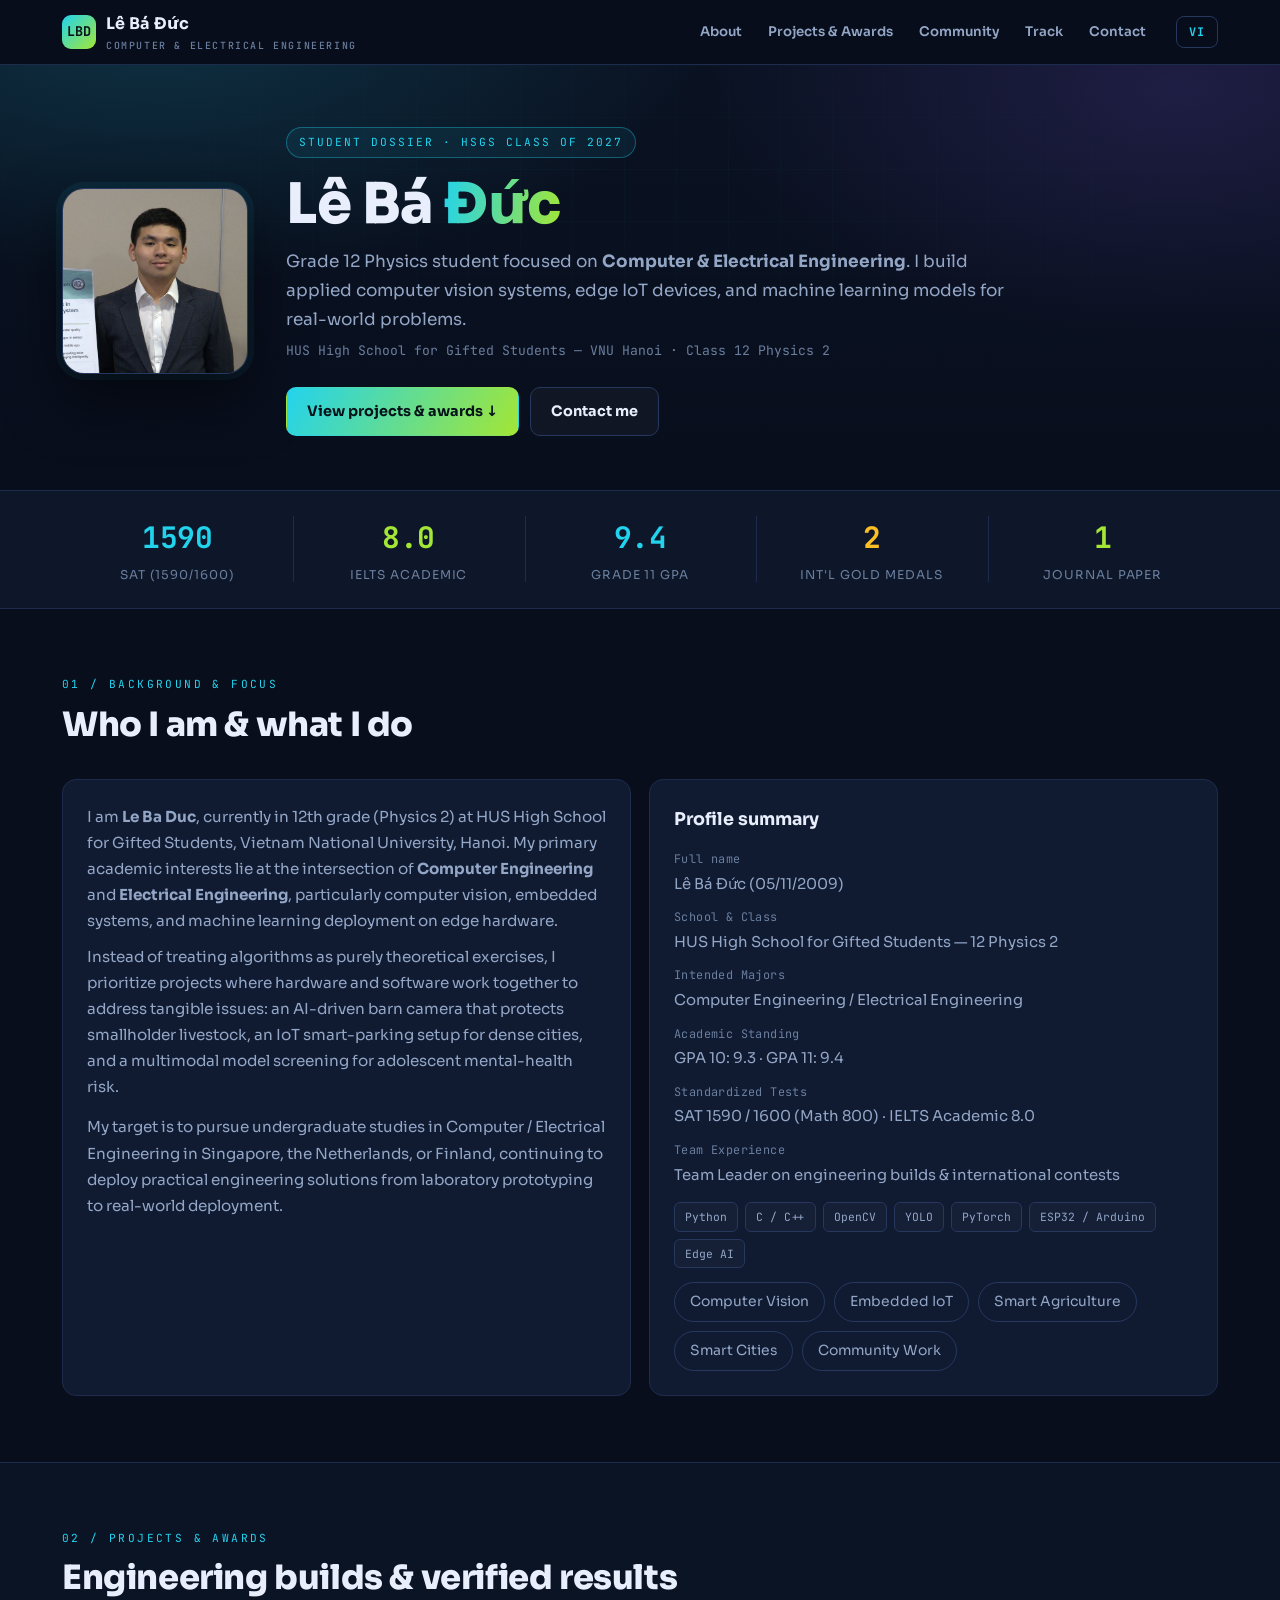
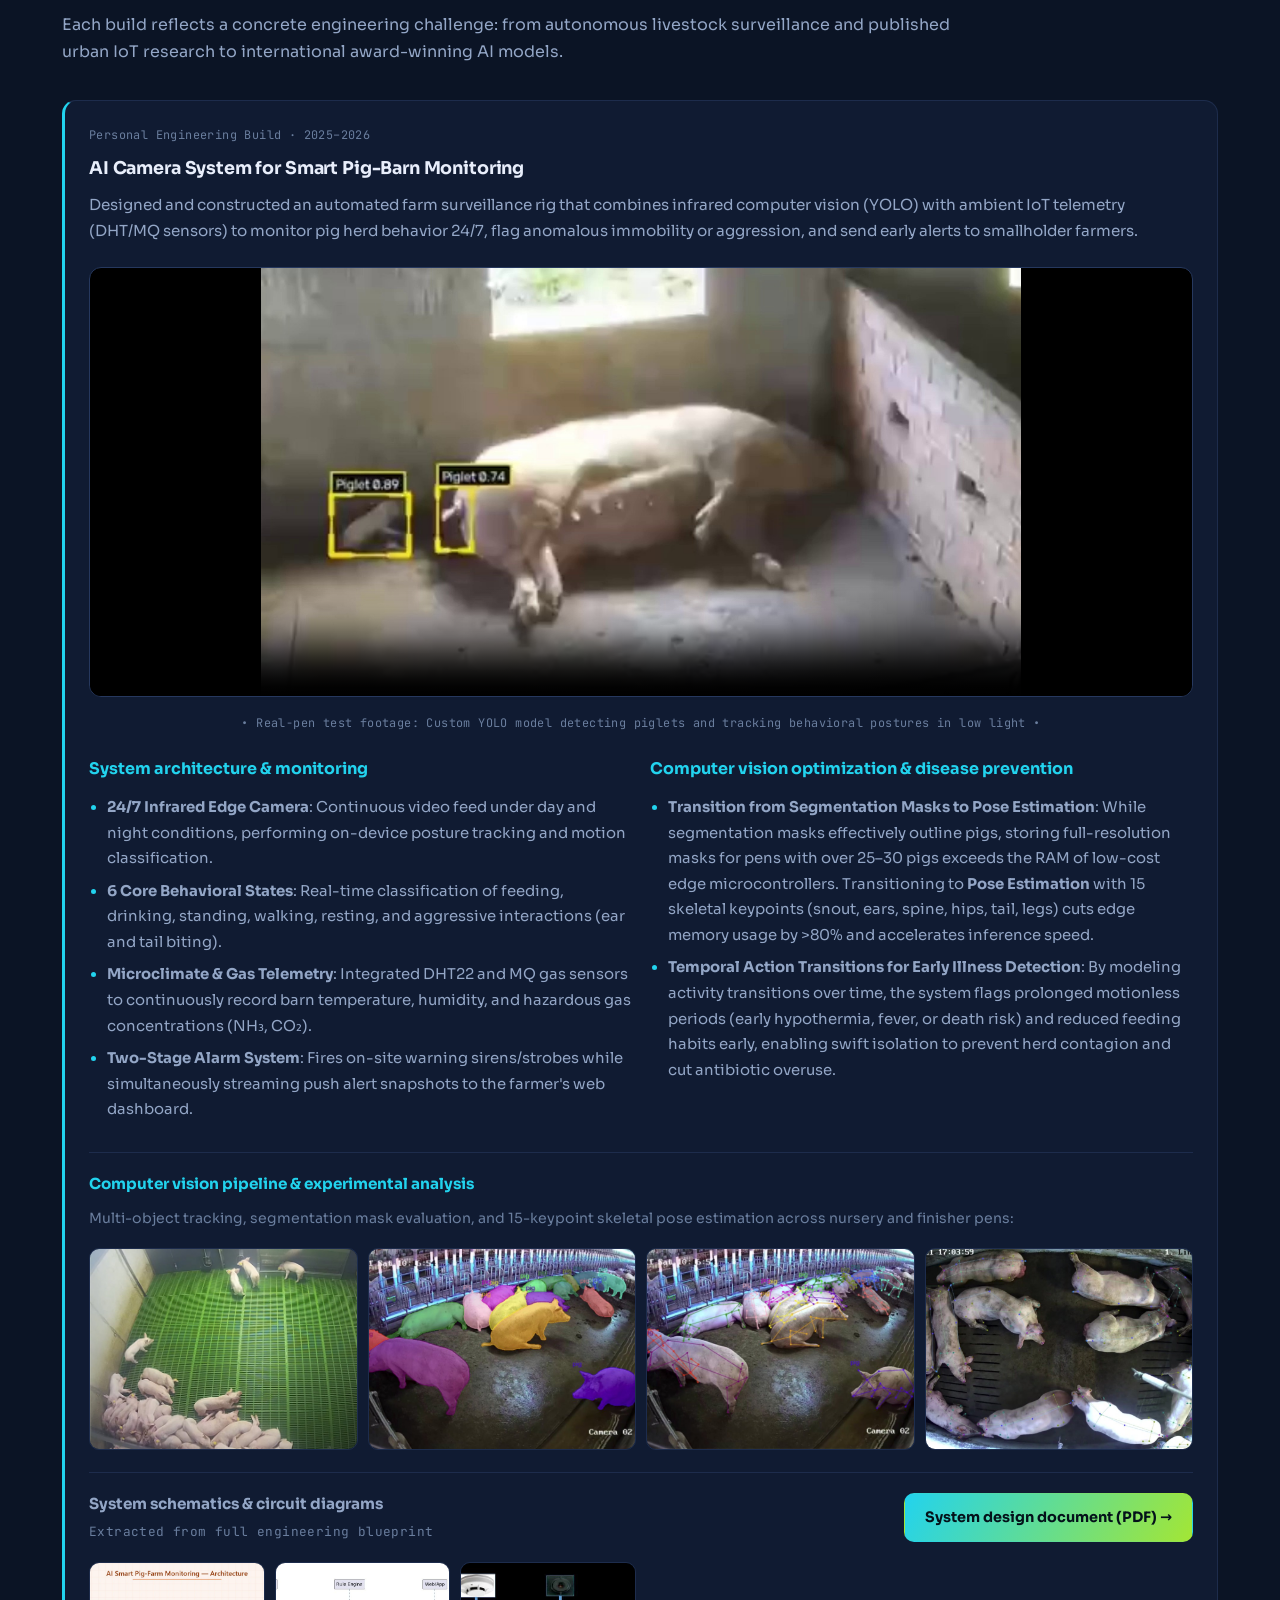
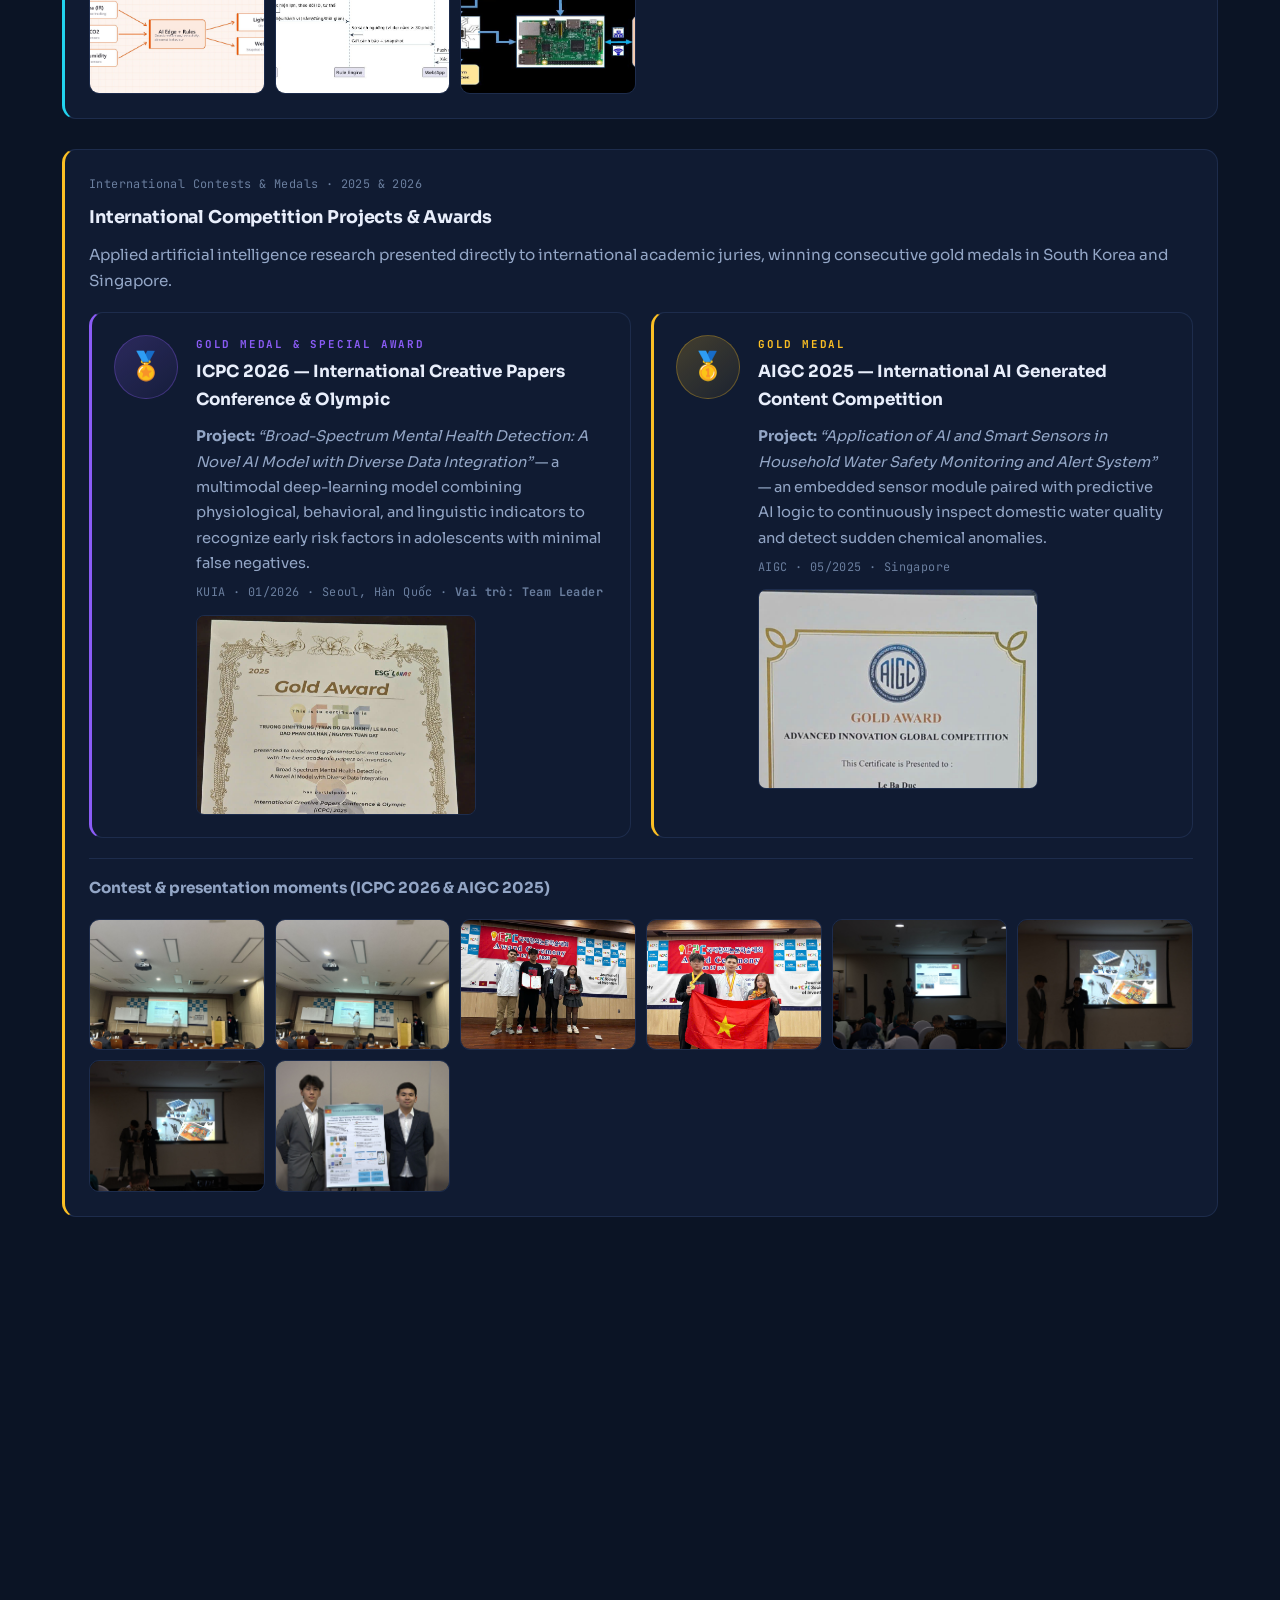
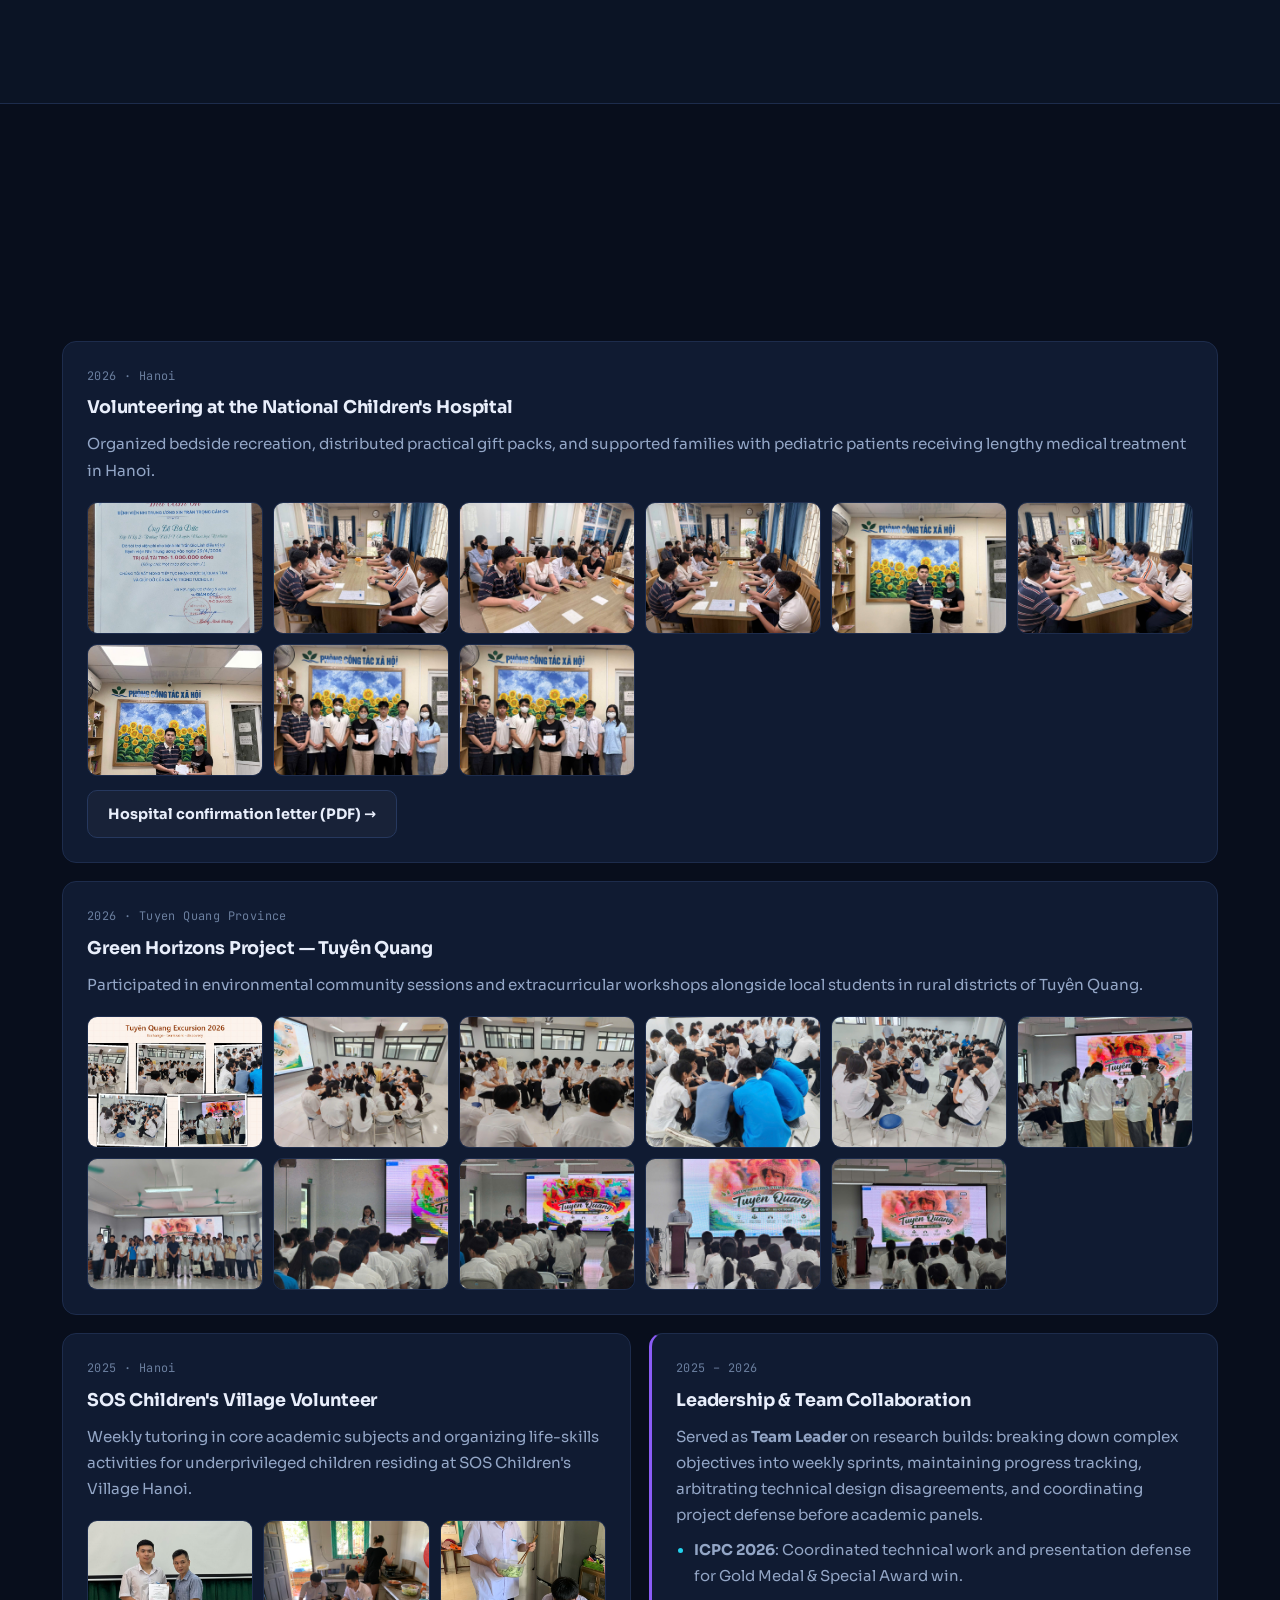
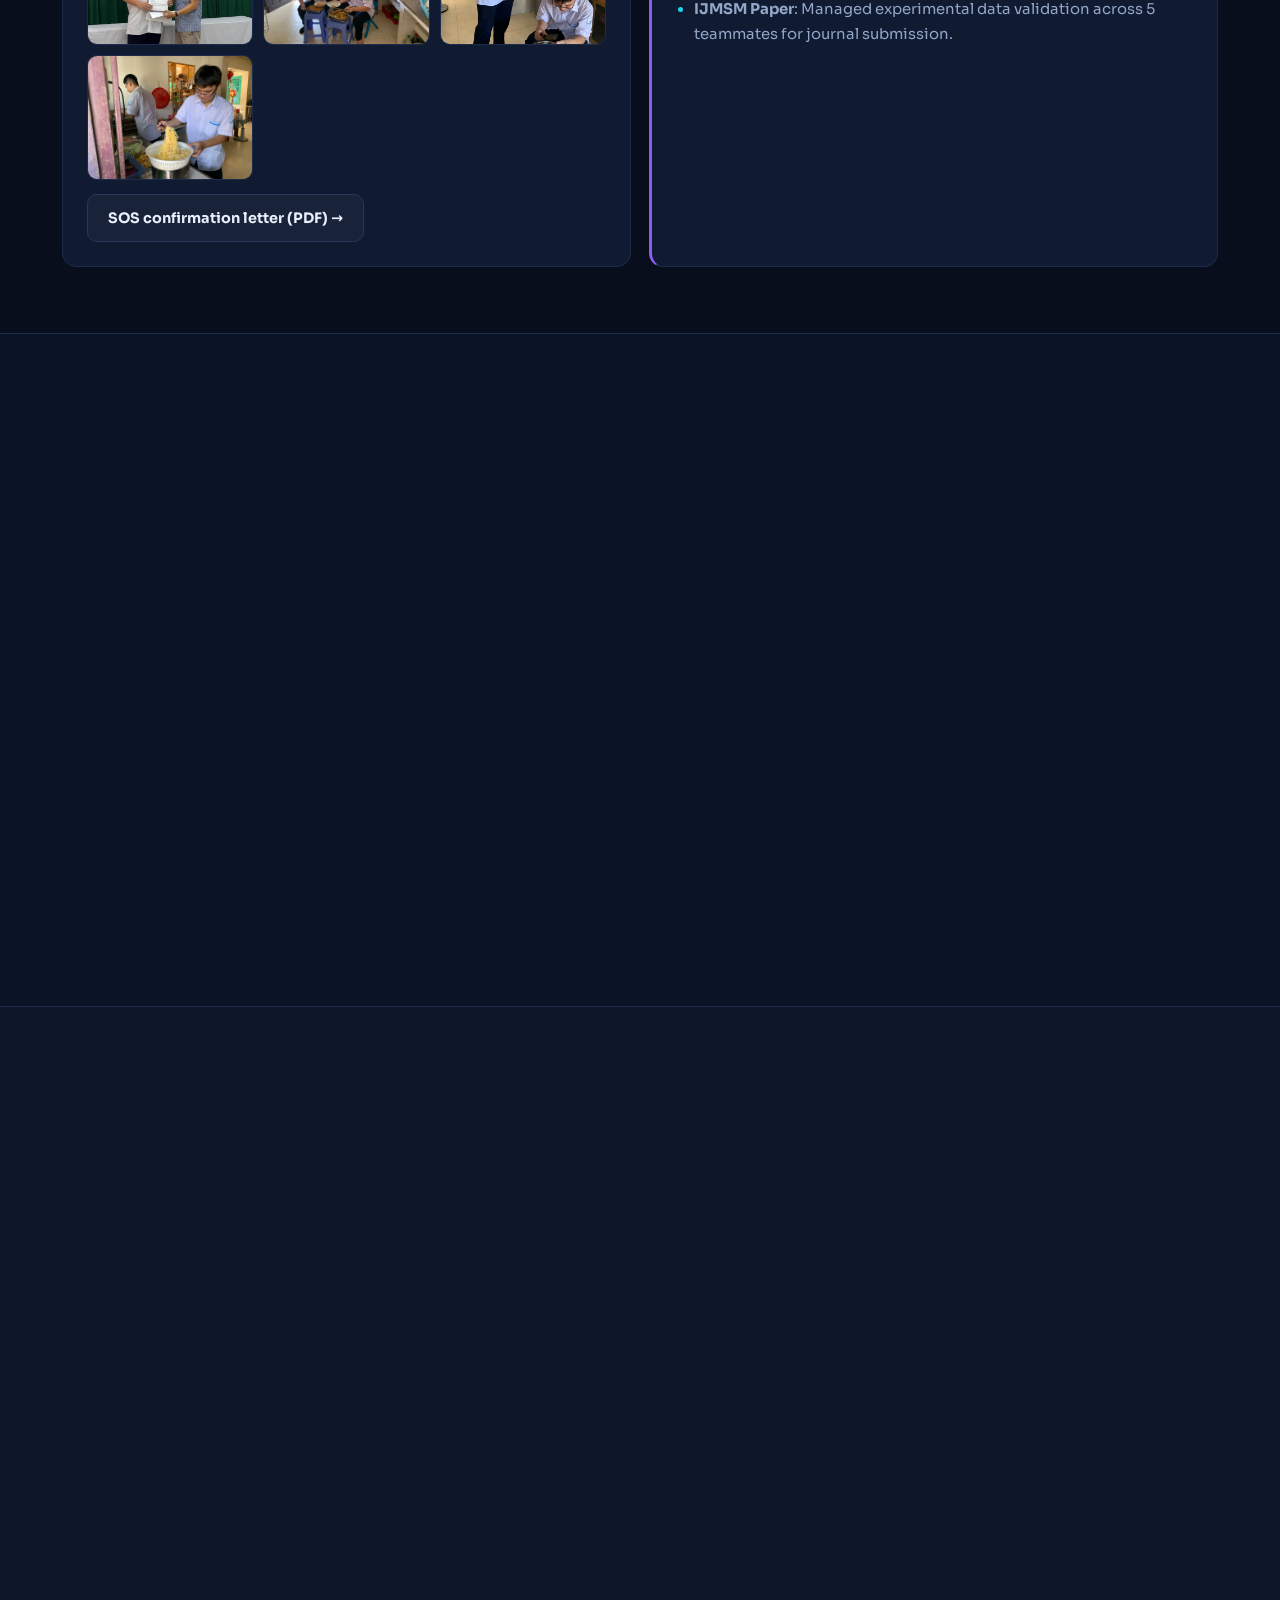
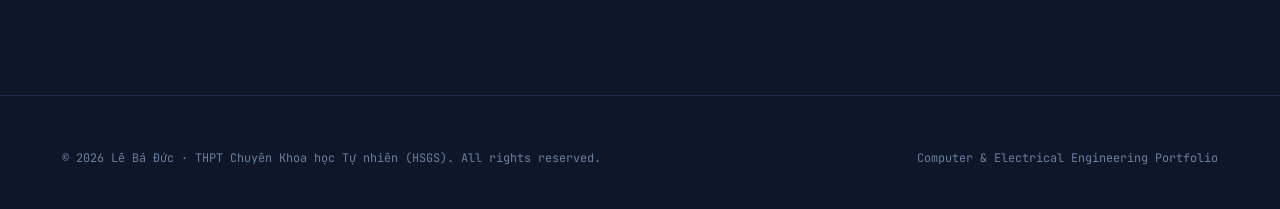
==== index.html @ ed722dad "Bo audio video, tich hop truc tiep hinh anh ky thuat va phan tich thi giac may tinh chuong lon, loai" ====
<!DOCTYPE html>
<html lang="vi">
<head>
<meta charset="utf-8">
<meta name="viewport" content="width=device-width,initial-scale=1,viewport-fit=cover">
<title>Lê Bá Đức — Hồ sơ Kỹ thuật &amp; Nghiên cứu</title>
<meta name="description" content="Hồ sơ cá nhân và dự án kỹ thuật của Lê Bá Đức — Lớp 12 Lý 2, THPT Chuyên Khoa học Tự nhiên (HSGS). SAT 1590/1600, IELTS 8.0, GPA 9.4, 2 HCV quốc tế, bài báo khoa học IJMSM.">
<link rel="preconnect" href="https://fonts.googleapis.com">
<link rel="preconnect" href="https://fonts.gstatic.com" crossorigin>
<link href="https://fonts.googleapis.com/css2?family=Sora:wght@400;600;700;800&family=JetBrains+Mono:wght@500;700&display=swap" rel="stylesheet">
<link rel="stylesheet" href="assets/css/site.css">
</head>
<body>

<!-- ================= THANH ĐIỀU HƯỚNG ================= -->
<div class="topbar">
  <div class="wrap">
    <a class="brand" href="#about" style="text-decoration:none;color:inherit">
      <span class="mk">LBD</span>
      <span>Lê Bá Đức<small>COMPUTER &amp; ELECTRICAL ENGINEERING</small></span>
    </a>
    <button class="burger" aria-label="Menu" aria-expanded="false" id="burger">&#9776;</button>
    <nav class="mainnav" id="nav">
      <a href="#about"><span data-en>About</span><span data-vi>Bản thân</span></a>
      <a href="#projects"><span data-en>Projects &amp; Awards</span><span data-vi>Dự án &amp; Giải thưởng</span></a>
      <a href="#community"><span data-en>Community</span><span data-vi>Cộng đồng</span></a>
      <a href="#track"><span data-en>Track</span><span data-vi>Học tập</span></a>
      <a href="#contact"><span data-en>Contact</span><span data-vi>Liên hệ</span></a>
    </nav>
    <button class="langbtn" id="lang">EN</button>
  </div>
</div>

<!-- ================= HERO ================= -->
<header class="hero">
  <div class="wrap">
    <img class="avatar" src="assets/img/avatar.jpg" alt="Lê Bá Đức">
    <div>
      <span class="kicker">
        <span data-en>Student Dossier &middot; HSGS Class of 2027</span><span data-vi>Hồ sơ cá nhân &middot; Chuyên KHTN Khóa 2027</span>
      </span>
      <h1>Lê Bá <em>Đức</em></h1>
      <p class="role">
        <span data-en>Grade 12 Physics student focused on <b>Computer &amp; Electrical Engineering</b>. I build applied computer vision systems, edge IoT devices, and machine learning models for real-world problems.</span><span data-vi>Học sinh lớp 12 Lý 2 định hướng <b>Kỹ thuật Máy tính &amp; Kỹ thuật Điện</b>. Em tập trung xây dựng các hệ thống thị giác máy tính ứng dụng, thiết bị IoT biên và mô hình học máy giải quyết bài toán thực tế.</span>
      </p>
      <div class="school">
        <span data-en>HUS High School for Gifted Students &mdash; VNU Hanoi &middot; Class 12 Physics 2</span><span data-vi>Trường THPT Chuyên Khoa học Tự nhiên &mdash; ĐHQG Hà Nội &middot; Lớp 12 Lý 2</span>
      </div>
      <div class="cta">
        <a class="btn pri" href="#projects"><span data-en>View projects &amp; awards &darr;</span><span data-vi>Xem dự án &amp; giải thưởng &darr;</span></a>
        <a class="btn" href="#contact"><span data-en>Contact me</span><span data-vi>Thông tin liên hệ</span></a>
      </div>
    </div>
  </div>
</header>

<!-- ================= DẢI SỐ LIỆU NỔI BẬT ================= -->
<div class="strip">
  <div class="wrap">
    <div class="stat"><b>1590</b><span>SAT (1590/1600)</span></div>
    <div class="stat"><b class="l">8.0</b><span>IELTS Academic</span></div>
    <div class="stat"><b>9.4</b><span data-en>Grade 11 GPA</span><span data-vi>GPA Lớp 11 (9.3 lớp 10)</span></div>
    <div class="stat"><b class="g">2</b><span data-en>Int'l Gold Medals</span><span data-vi>2 HCV Quốc tế</span></div>
    <div class="stat"><b class="l">1</b><span data-en>Journal Paper</span><span data-vi>1 Bài báo quốc tế</span></div>
  </div>
</div>

<!-- ================= 01 / VỀ BẢN THÂN ================= -->
<section id="about">
  <div class="wrap">
    <div class="sechead rv">
      <div class="eyebrow">01 / <span data-en>Background &amp; Focus</span><span data-vi>Về bản thân</span></div>
      <h2><span data-en>Who I am &amp; what I do</span><span data-vi>Định hướng &amp; Thế mạnh</span></h2>
    </div>
    <div class="grid2">
      <div class="card rv">
        <p style="margin-top:0">
          <span data-en>I am <b>Le Ba Duc</b>, currently in 12th grade (Physics 2) at HUS High School for Gifted Students, Vietnam National University, Hanoi. My primary academic interests lie at the intersection of <b>Computer Engineering</b> and <b>Electrical Engineering</b>, particularly computer vision, embedded systems, and machine learning deployment on edge hardware.</span><span data-vi>Em là <b>Lê Bá Đức</b>, học sinh lớp <b>12 Lý 2</b> tại trường THPT Chuyên Khoa học Tự nhiên (HSGS) &mdash; ĐHQG Hà Nội. Em đam mê lĩnh vực giao thoa giữa <b>Kỹ thuật Máy tính</b> và <b>Kỹ thuật Điện</b>, đặc biệt là thị giác máy tính, hệ thống nhúng và tối ưu hóa mô hình học máy chạy trên phần cứng biên (Edge AI).</span>
        </p>
        <p>
          <span data-en>Instead of treating algorithms as purely theoretical exercises, I prioritize projects where hardware and software work together to address tangible issues: an AI-driven barn camera that protects smallholder livestock, an IoT smart-parking setup for dense cities, and a multimodal model screening for adolescent mental-health risk.</span><span data-vi>Thay vì chỉ làm mô hình lý thuyết trên máy tính, em luôn ưu tiên đưa phần mềm kết hợp với phần cứng để giải quyết các bài toán cụ thể: hệ thống camera AI bảo vệ đàn vật nuôi cho các hộ chăn nuôi nhỏ, giải pháp IoT hỗ trợ giao thông tĩnh tại đô thị, hay mô hình AI phát hiện sớm dấu hiệu bất ổn tâm lý ở lứa tuổi học sinh.</span>
        </p>
        <p style="margin-top:14px">
          <span data-en>My target is to pursue undergraduate studies in Computer / Electrical Engineering in Singapore, the Netherlands, or Finland, continuing to deploy practical engineering solutions from laboratory prototyping to real-world deployment.</span><span data-vi>Mục tiêu của em là theo học bậc đại học ngành Kỹ thuật Máy tính / Kỹ thuật Điện tại Singapore, Hà Lan hoặc Phần Lan, tiếp tục phát triển các sản phẩm công nghệ từ nguyên mẫu thử nghiệm ra ứng dụng thực tiễn.</span>
        </p>
      </div>

      <div class="card rv">
        <h3><span data-en>Profile summary</span><span data-vi>Tóm tắt hồ sơ</span></h3>
        <ul style="list-style:none;margin-left:0">
          <li><span class="meta" data-vi>Họ và tên</span><span class="meta" data-en>Full name</span><br>Lê Bá Đức (05/11/2009)</li>
          <li><span class="meta" data-vi>Trường &amp; Lớp</span><span class="meta" data-en>School &amp; Class</span><br><span data-en>HUS High School for Gifted Students &mdash; 12 Physics 2</span><span data-vi>THPT Chuyên KHTN (HSGS) &mdash; Lớp 12 Lý 2</span></li>
          <li><span class="meta" data-vi>Ngành học hướng tới</span><span class="meta" data-en>Intended Majors</span><br>Computer Engineering / Electrical Engineering</li>
          <li><span class="meta" data-vi>Điểm học tập</span><span class="meta" data-en>Academic Standing</span><br><span data-en>GPA 10: 9.3 &middot; GPA 11: 9.4</span><span data-vi>GPA Lớp 10: 9.3 &middot; GPA Lớp 11: 9.4</span></li>
          <li><span class="meta" data-vi>Điểm chuẩn hóa</span><span class="meta" data-en>Standardized Tests</span><br>SAT 1590 / 1600 (Math 800) &middot; IELTS Academic 8.0</li>
          <li><span class="meta" data-vi>Kinh nghiệm làm việc nhóm</span><span class="meta" data-en>Team Experience</span><br><span data-en>Team Leader on engineering builds &amp; international contests</span><span data-vi>Trưởng nhóm chế tạo kỹ thuật &amp; dự án thi đấu quốc tế</span></li>
        </ul>
        <div class="tags">
          <span>Python</span><span>C / C++</span><span>OpenCV</span><span>YOLO</span><span>PyTorch</span><span>ESP32 / Arduino</span><span>Edge AI</span>
        </div>
        <div class="chips" style="margin-top:14px">
          <span data-en>Computer Vision</span><span data-vi>Thị giác máy tính</span>
          <span data-en>Embedded IoT</span><span data-vi>Hệ thống nhúng IoT</span>
          <span data-en>Smart Agriculture</span><span data-vi>Nông nghiệp chính xác</span>
          <span data-en>Smart Cities</span><span data-vi>Đô thị thông minh</span>
          <span data-en>Community Work</span><span data-vi>Hoạt động xã hội</span>
        </div>
      </div>
    </div>
  </div>
</section>

<!-- ================= 02 / DỰ ÁN & GIẢI THƯỞNG ================= -->
<section id="projects">
  <div class="wrap">
    <div class="sechead rv">
      <div class="eyebrow">02 / <span data-en>Projects &amp; Awards</span><span data-vi>Dự án &amp; Giải thưởng</span></div>
      <h2><span data-en>Engineering builds &amp; verified results</span><span data-vi>Dự án kỹ thuật, nghiên cứu &amp; kết quả</span></h2>
      <p class="lead">
        <span data-en>Each build reflects a concrete engineering challenge: from autonomous livestock surveillance and published urban IoT research to international award-winning AI models.</span><span data-vi>Mỗi dự án đều gắn liền với một bài toán kỹ thuật cụ thể: từ sản phẩm camera AI giám sát chăn nuôi tự chế tạo, bài báo khoa học về IoT giao thông đô thị, đến các đề tài đoạt giải Vàng quốc tế.</span>
      </p>
    </div>

    <!-- DỰ ÁN 1: CAMERA AI CHUỒNG LỢN (SẢN PHẨM CÁ NHÂN) -->
    <div id="farm" class="card rv" style="border-left:3px solid var(--cy);scroll-margin-top:86px">
      <div class="meta"><span data-en>Personal Engineering Build &middot; 2025&ndash;2026</span><span data-vi>Sản phẩm cá nhân tự chế tạo &middot; 2025&ndash;2026</span></div>
      <h3 style="margin-top:8px"><span data-en>AI Camera System for Smart Pig-Barn Monitoring</span><span data-vi>Hệ thống Camera AI giám sát chuồng lợn thông minh</span></h3>
      <p>
        <span data-en>Designed and constructed an automated farm surveillance rig that combines infrared computer vision (YOLO) with ambient IoT telemetry (DHT/MQ sensors) to monitor pig herd behavior 24/7, flag anomalous immobility or aggression, and send early alerts to smallholder farmers.</span><span data-vi>Tự thiết kế và chế tạo hệ thống giám sát trang trại tự động kết hợp camera thị giác máy tính ban đêm (YOLO) và cảm biến môi trường IoT (DHT/MQ): theo dõi tư thế vận động của đàn lợn 24/7, phát hiện sớm dấu hiệu bất thường (nằm bất động, sốt, cắn nhau) và gửi cảnh báo tức thì cho người nuôi.</span>
      </p>

      <!-- VIDEO DEMO THỰC TẾ -->
      <div style="margin:22px 0">
        <video controls muted playsinline preload="metadata" poster="assets/img/pig-video-poster.jpg" style="width:100%;max-height:430px;border-radius:12px;border:1px solid var(--line2);background:#000;object-fit:contain">
          <source src="assets/video/pig-monitoring-ai.mp4" type="video/mp4">
          Trình duyệt của bạn không hỗ trợ phát video MP4.
        </video>
        <div class="meta" style="margin-top:8px;text-align:center">
          <span data-en>&bull; Real-pen test footage: Custom YOLO model detecting piglets and tracking behavioral postures in low light &bull;</span>
          <span data-vi>&bull; Video chạy thử thực tế: Mô hình YOLO nhận diện lợn con (Piglet) và theo dõi tư thế vận động trong chuồng nuôi &bull;</span>
        </div>
      </div>

      <div class="grid2" style="align-items:start;margin-top:16px">
        <div>
          <h4 style="color:var(--cy);margin-bottom:8px"><span data-en>System architecture &amp; monitoring</span><span data-vi>Kiến trúc hệ thống &amp; Vận hành</span></h4>
          <ul>
            <li><span data-en><b>24/7 Infrared Edge Camera</b>: Continuous video feed under day and night conditions, performing on-device posture tracking and motion classification.</span><span data-vi><b>Camera AI hồng ngoại 24/7</b>: Ghi hình và phân tích tư thế liên tục cả ngày lẫn đêm, xử lý trực tiếp tại biên để theo dõi vận động đàn lợn.</span></li>
            <li><span data-en><b>6 Core Behavioral States</b>: Real-time classification of feeding, drinking, standing, walking, resting, and aggressive interactions (ear and tail biting).</span><span data-vi><b>Phân loại 6 hành vi cốt lõi</b>: Tự động nhận diện ăn, uống, đứng, đi lại, nằm nghỉ và các hành vi kích động (cắn tai, cắn đuôi).</span></li>
            <li><span data-en><b>Microclimate &amp; Gas Telemetry</b>: Integrated DHT22 and MQ gas sensors to continuously record barn temperature, humidity, and hazardous gas concentrations (NH&#8323;, CO&#8322;).</span><span data-vi><b>Quan trắc khí độc &amp; nhiệt ẩm</b>: Cảm biến DHT22 và MQ đo liên tục nhiệt độ, độ ẩm cùng nồng độ các khí độc hại trong chuồng nuôi (NH&#8323;, CO&#8322;).</span></li>
            <li><span data-en><b>Two-Stage Alarm System</b>: Fires on-site warning sirens/strobes while simultaneously streaming push alert snapshots to the farmer's web dashboard.</span><span data-vi><b>Cảnh báo hai lớp tức thì</b>: Kích hoạt đèn còi cảnh báo tại chỗ, đồng thời gửi thông báo kèm ảnh chụp snapshot lên ứng dụng web cho người chăn nuôi.</span></li>
          </ul>
        </div>
        <div>
          <h4 style="color:var(--cy);margin-bottom:8px"><span data-en>Computer vision optimization &amp; disease prevention</span><span data-vi>Tối ưu hóa thị giác máy tính &amp; Phòng ngừa dịch bệnh</span></h4>
          <ul>
            <li><span data-en><b>Transition from Segmentation Masks to Pose Estimation</b>: While segmentation masks effectively outline pigs, storing full-resolution masks for pens with over 25&ndash;30 pigs exceeds the RAM of low-cost edge microcontrollers. Transitioning to <b>Pose Estimation</b> with 15 skeletal keypoints (snout, ears, spine, hips, tail, legs) cuts edge memory usage by &gt;80% and accelerates inference speed.</span><span data-vi><b>Chuyển từ mặt nạ phân vùng sang ước lượng tư thế (Pose Estimation)</b>: Mặt nạ phân vùng (segmentation mask) tuy định vị được hình thể nhưng ngốn quá nhiều RAM khi mật độ chuồng trên 25&ndash;30 con. Việc chuyển sang <b>Pose Estimation</b> với 15 điểm xương giải phẫu (mõm, tai, cột sống, hông, đuôi, chân) giúp giảm hơn 80% bộ nhớ đệm, tăng tốc độ xử lý rõ rệt trên chip nhúng giá rẻ.</span></li>
            <li><span data-en><b>Temporal Action Transitions for Early Illness Detection</b>: By modeling activity transitions over time, the system flags prolonged motionless periods (early hypothermia, fever, or death risk) and reduced feeding habits early, enabling swift isolation to prevent herd contagion and cut antibiotic overuse.</span><span data-vi><b>Phát hiện bệnh sớm qua chuỗi thời gian (Temporal Transitions)</b>: Phân tích sự biến đổi hành vi theo thời gian giúp nhận diện sớm hiện tượng lợn nằm bất động quá lâu (dấu hiệu sốt hoặc ủ bệnh) và bỏ ăn, giúp cách ly điều trị kịp thời, bảo vệ toàn đàn và hạn chế lạm dụng thuốc kháng sinh.</span></li>
          </ul>
        </div>
      </div>

      <!-- THƯ VIỆN HÌNH ẢNH KỸ THUẬT COMPUTER VISION -->
      <div style="margin-top:22px;padding-top:18px;border-top:1px solid var(--line)">
        <h4 style="font-size:.95rem;color:var(--cy);margin-bottom:6px"><span data-en>Computer vision pipeline &amp; experimental analysis</span><span data-vi>Quy trình phân tích thị giác máy tính &amp; Thử nghiệm thực tế</span></h4>
        <p style="font-size:.88rem;color:var(--dim);margin-bottom:12px"><span data-en>Multi-object tracking, segmentation mask evaluation, and 15-keypoint skeletal pose estimation across nursery and finisher pens:</span><span data-vi>Quá trình định danh theo dõi đa đối tượng, thử nghiệm mặt nạ phân vùng và ước lượng tư thế 15 điểm xương trên đàn lợn con và lợn thịt:</span></p>
        <div class="gal" style="grid-template-columns:repeat(auto-fit,minmax(220px,1fr))">
          <a href="assets/img/pig-cv-tracking.jpg" data-lb><img src="assets/img/pig-cv-tracking.jpg" alt="Định danh và theo dõi đa cá thể heo trong chuồng nuôi (Multi-object tracking)" loading="lazy"></a>
          <a href="assets/img/pig-mask-segmentation.jpg" data-lb><img src="assets/img/pig-mask-segmentation.jpg" alt="Thử nghiệm theo dõi hành vi bằng mặt nạ phân vùng (Segmentation masks)" loading="lazy"></a>
          <a href="assets/img/pig-pose-estimation-1.jpg" data-lb><img src="assets/img/pig-pose-estimation-1.jpg" alt="Ước lượng tư thế bằng 15 điểm xương giải phẫu (Pose estimation on nursery pigs)" loading="lazy"></a>
          <a href="assets/img/pig-pose-estimation-2.jpg" data-lb><img src="assets/img/pig-pose-estimation-2.jpg" alt="Theo dõi tư thế và phân loại hành vi trên đàn lợn thịt (Finisher pigs pose tracking)" loading="lazy"></a>
        </div>
      </div>

      <!-- SƠ ĐỒ KỸ THUẬT PHẦN CỨNG & TÀI LIỆU PDF -->
      <div style="margin-top:22px;padding-top:18px;border-top:1px solid var(--line)">
        <div style="display:flex;justify-content:space-between;align-items:center;flex-wrap:wrap;gap:12px;margin-bottom:12px">
          <div>
            <h4 style="font-size:.95rem;color:var(--mute);margin:0"><span data-en>System schematics &amp; circuit diagrams</span><span data-vi>Sơ đồ thiết kế kiến trúc &amp; khối phần cứng</span></h4>
            <span class="meta" style="font-size:.8rem"><span data-en>Extracted from full engineering blueprint</span><span data-vi>Trích từ bản thiết kế kỹ thuật nguyên mẫu</span></span>
          </div>
          <a class="btn pri" href="assets/docs/ban-thiet-ke-he-thong-pdf.pdf" target="_blank" rel="noopener">
            <span data-en>System design document (PDF) &rarr;</span><span data-vi>Bản thiết kế hệ thống (PDF) &rarr;</span>
          </a>
        </div>
        <div class="gal">
          <a href="assets/img/act0-0.jpg" data-lb><img src="assets/img/act0-0.jpg" alt="Sơ đồ kiến trúc tổng thể" loading="lazy"></a>
          <a href="assets/img/act0-1.jpg" data-lb><img src="assets/img/act0-1.jpg" alt="Lưu đồ tuần tự xử lý tín hiệu" loading="lazy"></a>
          <a href="assets/img/act0-2.jpg" data-lb><img src="assets/img/act0-2.jpg" alt="Sơ đồ khối vi điều khiển và cảm biến" loading="lazy"></a>
        </div>
      </div>
    </div>

    <!-- DỰ ÁN 2: CUỘC THI QUỐC TẾ & GIẢI THƯỞNG (ICPC 2026 & AIGC 2025) -->
    <div id="contests" class="card rv" style="border-left:3px solid var(--gold);margin-top:30px;scroll-margin-top:86px">
      <div class="meta"><span data-en>International Contests &amp; Medals &middot; 2025 &amp; 2026</span><span data-vi>Đề tài thi đấu quốc tế &amp; Huy chương Vàng &middot; 2025 &amp; 2026</span></div>
      <h3 style="margin-top:8px"><span data-en>International Competition Projects &amp; Awards</span><span data-vi>Các đề tài thi đấu quốc tế &amp; Huy chương Vàng</span></h3>
      <p>
        <span data-en>Applied artificial intelligence research presented directly to international academic juries, winning consecutive gold medals in South Korea and Singapore.</span><span data-vi>Các đề tài nghiên cứu ứng dụng trí tuệ nhân tạo được báo cáo trực tiếp trước hội đồng chuyên môn quốc tế, hai năm liền giành Huy chương Vàng tại Hàn Quốc và Singapore.</span>
      </p>

      <div class="grid2" style="margin-top:18px;gap:20px">
        <!-- ICPC 2026 -->
        <div class="award sp rv" style="margin:0">
          <div class="medal">&#127941;</div>
          <div>
            <div class="rank"><span data-en>Gold Medal &amp; Special Award</span><span data-vi>Huy chương Vàng &amp; Giải Đặc biệt</span></div>
            <h4 style="margin-top:4px;font-size:1.05rem">ICPC 2026 &mdash; International Creative Papers Conference &amp; Olympic</h4>
            <p style="font-size:.92rem"><span data-en><b>Project:</b> <i>&ldquo;Broad-Spectrum Mental Health Detection: A Novel AI Model with Diverse Data Integration&rdquo;</i> &mdash; a multimodal deep-learning model combining physiological, behavioral, and linguistic indicators to recognize early risk factors in adolescents with minimal false negatives.</span><span data-vi><b>Đề tài:</b> <i>&ldquo;Broad-Spectrum Mental Health Detection: A Novel AI Model with Diverse Data Integration&rdquo;</i> &mdash; mô hình AI đa phương thức (multimodal AI) kết hợp chỉ số sinh lý, hành vi và ngôn ngữ để sàng lọc sớm các dấu hiệu rủi ro sức khỏe tâm lý ở học sinh.</span></p>
            <div class="meta" style="margin-top:6px">KUIA &middot; 01/2026 &middot; Seoul, Hàn Quốc &middot; <b>Vai trò: Team Leader</b></div>
            <div style="margin-top:12px;max-width:280px"><img src="assets/img/award-gold-special-award-international-creative-papers-c.jpg" alt="Chứng nhận Huy chương Vàng ICPC 2026" style="border-radius:8px;border:1px solid var(--line);width:100%;height:200px;object-fit:cover;object-position:top"></div>
          </div>
        </div>

        <!-- AIGC 2025 -->
        <div class="award rv" style="margin:0">
          <div class="medal">&#129351;</div>
          <div>
            <div class="rank"><span data-en>Gold Medal</span><span data-vi>Huy chương Vàng</span></div>
            <h4 style="margin-top:4px;font-size:1.05rem">AIGC 2025 &mdash; International AI Generated Content Competition</h4>
            <p style="font-size:.92rem"><span data-en><b>Project:</b> <i>&ldquo;Application of AI and Smart Sensors in Household Water Safety Monitoring and Alert System&rdquo;</i> &mdash; an embedded sensor module paired with predictive AI logic to continuously inspect domestic water quality and detect sudden chemical anomalies.</span><span data-vi><b>Đề tài:</b> <i>&ldquo;Application of AI and Smart Sensors in Household Water Safety Monitoring and Alert System&rdquo;</i> &mdash; hệ thống cảm biến thông minh kết hợp AI theo dõi chất lượng nước sinh hoạt và cảnh báo sớm các bất thường trong gia đình.</span></p>
            <div class="meta" style="margin-top:6px">AIGC &middot; 05/2025 &middot; Singapore</div>
            <div style="margin-top:12px;max-width:280px"><img src="assets/img/award-huy-chuong-vang-aigc-2025-international-artificial.jpg" alt="Chứng nhận Huy chương Vàng AIGC 2025" style="border-radius:8px;border:1px solid var(--line);width:100%;height:200px;object-fit:cover;object-position:top"></div>
          </div>
        </div>
      </div>

      <!-- KHOẢNH KHẮC THI ĐẤU -->
      <div style="margin-top:20px;padding-top:16px;border-top:1px solid var(--line)">
        <h4 style="font-size:.95rem;color:var(--mute)"><span data-en>Contest &amp; presentation moments (ICPC 2026 &amp; AIGC 2025)</span><span data-vi>Hình ảnh tham gia thi đấu và bảo vệ đề tài trước hội đồng quốc tế</span></h4>
        <div class="gal">
          <a href="assets/img/act1-0.jpg" data-lb><img src="assets/img/act1-0.jpg" alt="Báo cáo đề tài quốc tế 1" loading="lazy"></a>
          <a href="assets/img/act1-1.jpg" data-lb><img src="assets/img/act1-1.jpg" alt="Báo cáo đề tài quốc tế 2" loading="lazy"></a>
          <a href="assets/img/act1-2.jpg" data-lb><img src="assets/img/act1-2.jpg" alt="Báo cáo đề tài quốc tế 3" loading="lazy"></a>
          <a href="assets/img/act1-3.jpg" data-lb><img src="assets/img/act1-3.jpg" alt="Báo cáo đề tài quốc tế 4" loading="lazy"></a>
          <a href="assets/img/act1-4.jpg" data-lb><img src="assets/img/act1-4.jpg" alt="Lễ trao giải quốc tế 5" loading="lazy"></a>
          <a href="assets/img/act1-5.jpg" data-lb><img src="assets/img/act1-5.jpg" alt="Lễ trao giải quốc tế 6" loading="lazy"></a>
          <a href="assets/img/act1-6.jpg" data-lb><img src="assets/img/act1-6.jpg" alt="Lễ trao giải quốc tế 7" loading="lazy"></a>
          <a href="assets/img/act1-7.jpg" data-lb><img src="assets/img/act1-7.jpg" alt="Lễ trao giải quốc tế 8" loading="lazy"></a>
        </div>
      </div>
    </div>

    <!-- DỰ ÁN 3: BÀI BÁO KHOA HỌC QUỐC TẾ (IJMSM) -->
    <div id="paper" class="card rv" style="border-left:3px solid var(--lime);margin-top:30px;scroll-margin-top:86px">
      <div class="meta"><span data-en>Published Journal Paper &middot; Peer-Reviewed &middot; 26/05/2026</span><span data-vi>Bài báo khoa học quốc tế &middot; Bình duyệt &middot; 26/05/2026</span></div>
      <h3 style="margin-top:8px">
        Applications of AI and IoT to Develop Intelligent Car Parking Systems in Hanoi, Vietnam
      </h3>
      <div class="meta" style="margin-top:4px;color:var(--cy)">IJMSM &middot; Vol. 3, Issue 2 (Apr&ndash;Jun 2026), pp. 163&ndash;168 &middot; DOI: 10.71141/30485037/V3I2P119</div>
      <p style="margin-top:10px">
        <span data-en><b>Abstract:</b> Addressed Hanoi's growing urban parking congestion (1.5M+ vehicles, existing capacity meeting under 10% demand). The paper outlines an automated architecture utilizing ultrasonic and geomagnetic sensors for slot occupancy detection, OpenCV-based automatic number plate recognition (ANPR), and an IoT-linked mobile interface for real-time bay reservations.</span><span data-vi><b>Nội dung:</b> Giải quyết bài toán thiếu hụt bãi đỗ xe tại Hà Nội (hơn 1,5 triệu phương tiện nhưng hạ tầng hiện tại chỉ đáp ứng dưới 10%). Bài báo đề xuất kiến trúc tự động kết hợp cảm biến siêu âm/địa từ phát hiện chỗ trống, mô hình OpenCV nhận diện biển số xe (ANPR) tự động mở rào chắn, và hệ thống điều phối đặt chỗ thời gian thực qua điện thoại.</span>
      </p>
      <p style="margin-top:8px">
        <span data-en><b>Authors:</b> Lam An Binh, <b>Le Ba Duc (co-author, 2nd of 6)</b>, Nguyen Do Anh Dung, Duong Tuan Dung, Nguyen Anh Kiet, Vu Xuan Manh. Collaboration between 5 high school students and 1 researcher from Hanoi University of Science and Technology (HUST).</span><span data-vi><b>Tác giả:</b> Lam An Binh, <b>Lê Bá Đức (đồng tác giả, đứng thứ 2/6)</b>, Nguyen Do Anh Dung, Duong Tuan Dung, Nguyen Anh Kiet, Vu Xuan Manh. Công trình phối hợp giữa 5 học sinh và 1 giảng viên Đại học Bách khoa Hà Nội.</span>
      </p>
      <div class="tags">
        <span>Computer Vision</span><span>ANPR</span><span>Deep Learning</span><span>Smart City</span><span>IoT Sensors</span><span>Peer-Reviewed</span>
      </div>
      <div style="display:flex;flex-wrap:wrap;gap:12px;margin-top:16px">
        <a class="btn pri" href="https://ijmsm.org/ijmsm-v3i2p119.html" target="_blank" rel="noopener">
          <span data-en>Read on IJMSM Journal &rarr;</span><span data-vi>Đọc bài báo trên tạp chí IJMSM &rarr;</span>
        </a>
        <a class="btn" href="assets/docs/IJMSM-V3I2P119.pdf" target="_blank" rel="noopener">
          <span data-en>Download PDF reprint &rarr;</span><span data-vi>Tải bản PDF bài báo &rarr;</span>
        </a>
      </div>
    </div>
  </div>
</section>

<!-- ================= 03 / HOẠT ĐỘNG CỘNG ĐỒNG ================= -->
<section id="community">
  <div class="wrap">
    <div class="sechead rv">
      <div class="eyebrow">03 / <span data-en>Community &amp; Leadership</span><span data-vi>Hoạt động cộng đồng</span></div>
      <h2><span data-en>Social work &amp; teamwork</span><span data-vi>Thiện nguyện &amp; Trách nhiệm xã hội</span></h2>
      <p class="lead">
        <span data-en>Continuous involvement in community support initiatives alongside team-lead coordination across engineering projects.</span><span data-vi>Tham gia đều đặn các chương trình thiện nguyện giúp đỡ trẻ em khó khăn, kết hợp rèn luyện kỹ năng điều phối nhóm trong thực tế.</span>
      </p>
    </div>

    <!-- BỆNH VIỆN NHI TW -->
    <div class="card rv">
      <div class="meta">2026 &middot; <span data-en>Hanoi</span><span data-vi>Hà Nội</span></div>
      <h3 style="margin-top:6px"><span data-en>Volunteering at the National Children's Hospital</span><span data-vi>Thiện nguyện tại Bệnh viện Nhi Trung ương</span></h3>
      <p><span data-en>Organized bedside recreation, distributed practical gift packs, and supported families with pediatric patients receiving lengthy medical treatment in Hanoi.</span><span data-vi>Thăm hỏi, tặng quà và tổ chức các buổi sinh hoạt vui chơi nâng đỡ tinh thần cho các bệnh nhi và gia đình đang điều trị dài ngày tại Bệnh viện Nhi Trung ương.</span></p>
      <div class="gal">
        <a href="assets/img/act2-0.jpg" data-lb><img src="assets/img/act2-0.jpg" alt="BV Nhi TW 1" loading="lazy"></a>
        <a href="assets/img/act2-1.jpg" data-lb><img src="assets/img/act2-1.jpg" alt="BV Nhi TW 2" loading="lazy"></a>
        <a href="assets/img/act2-2.jpg" data-lb><img src="assets/img/act2-2.jpg" alt="BV Nhi TW 3" loading="lazy"></a>
        <a href="assets/img/act2-3.jpg" data-lb><img src="assets/img/act2-3.jpg" alt="BV Nhi TW 4" loading="lazy"></a>
        <a href="assets/img/act2-4.jpg" data-lb><img src="assets/img/act2-4.jpg" alt="BV Nhi TW 5" loading="lazy"></a>
        <a href="assets/img/act2-5.jpg" data-lb><img src="assets/img/act2-5.jpg" alt="BV Nhi TW 6" loading="lazy"></a>
        <a href="assets/img/act2-6.jpg" data-lb><img src="assets/img/act2-6.jpg" alt="BV Nhi TW 7" loading="lazy"></a>
        <a href="assets/img/act2-7.jpg" data-lb><img src="assets/img/act2-7.jpg" alt="BV Nhi TW 8" loading="lazy"></a>
        <a href="assets/img/act2-8.jpg" data-lb><img src="assets/img/act2-8.jpg" alt="BV Nhi TW 9" loading="lazy"></a>
      </div>
      <p style="margin-top:14px">
        <a class="btn" href="assets/docs/LeBaDuc_NhiTW.pdf" target="_blank" rel="noopener">
          <span data-en>Hospital confirmation letter (PDF) &rarr;</span><span data-vi>Giấy xác nhận BV Nhi Trung ương (PDF) &rarr;</span>
        </a>
      </p>
    </div>

    <!-- TUYÊN QUANG -->
    <div class="card rv" style="margin-top:18px">
      <div class="meta">2026 &middot; <span data-en>Tuyen Quang Province</span><span data-vi>Tuyên Quang</span></div>
      <h3 style="margin-top:6px"><span data-en>Green Horizons Project &mdash; Tuyên Quang</span><span data-vi>Dự án vì môi trường Green Horizons &mdash; Tuyên Quang</span></h3>
      <p><span data-en>Participated in environmental community sessions and extracurricular workshops alongside local students in rural districts of Tuyên Quang.</span><span data-vi>Tham gia hoạt động dọn dẹp vệ sinh môi trường, sinh hoạt kỹ năng và giao lưu văn hóa cùng học sinh các điểm trường tại vùng nông thôn tỉnh Tuyên Quang.</span></p>
      <div class="gal">
        <a href="assets/img/act4-0.jpg" data-lb><img src="assets/img/act4-0.jpg" alt="Green Horizons 1" loading="lazy"></a>
        <a href="assets/img/act4-1.jpg" data-lb><img src="assets/img/act4-1.jpg" alt="Green Horizons 2" loading="lazy"></a>
        <a href="assets/img/act4-2.jpg" data-lb><img src="assets/img/act4-2.jpg" alt="Green Horizons 3" loading="lazy"></a>
        <a href="assets/img/act4-3.jpg" data-lb><img src="assets/img/act4-3.jpg" alt="Green Horizons 4" loading="lazy"></a>
        <a href="assets/img/act4-4.jpg" data-lb><img src="assets/img/act4-4.jpg" alt="Green Horizons 5" loading="lazy"></a>
        <a href="assets/img/act4-5.jpg" data-lb><img src="assets/img/act4-5.jpg" alt="Green Horizons 6" loading="lazy"></a>
        <a href="assets/img/act4-6.jpg" data-lb><img src="assets/img/act4-6.jpg" alt="Green Horizons 7" loading="lazy"></a>
        <a href="assets/img/act4-7.jpg" data-lb><img src="assets/img/act4-7.jpg" alt="Green Horizons 8" loading="lazy"></a>
        <a href="assets/img/act4-8.jpg" data-lb><img src="assets/img/act4-8.jpg" alt="Green Horizons 9" loading="lazy"></a>
        <a href="assets/img/act4-9.jpg" data-lb><img src="assets/img/act4-9.jpg" alt="Green Horizons 10" loading="lazy"></a>
        <a href="assets/img/act4-10.jpg" data-lb><img src="assets/img/act4-10.jpg" alt="Green Horizons 11" loading="lazy"></a>
      </div>
    </div>

    <!-- SOS & LEADERSHIP -->
    <div class="grid2" style="margin-top:18px">
      <!-- SOS -->
      <div class="card rv">
        <div class="meta">2025 &middot; <span data-en>Hanoi</span><span data-vi>Hà Nội</span></div>
        <h3 style="margin-top:6px"><span data-en>SOS Children's Village Volunteer</span><span data-vi>Tình nguyện viên Làng trẻ em SOS</span></h3>
        <p><span data-en>Weekly tutoring in core academic subjects and organizing life-skills activities for underprivileged children residing at SOS Children's Village Hanoi.</span><span data-vi>Phụ đạo học tập định kỳ hàng tuần và tổ chức các buổi sinh hoạt rèn luyện kỹ năng sống cho các em nhỏ tại Làng trẻ em SOS Hà Nội.</span></p>
        <div class="gal">
          <a href="assets/img/act3-0.jpg" data-lb><img src="assets/img/act3-0.jpg" alt="Nhận giấy chứng nhận SOS 1" loading="lazy"></a>
          <a href="assets/img/act3-1.jpg" data-lb><img src="assets/img/act3-1.jpg" alt="Sinh hoạt cùng các em SOS 2" loading="lazy"></a>
          <a href="assets/img/act3-2.jpg" data-lb><img src="assets/img/act3-2.jpg" alt="Sinh hoạt cùng các em SOS 3" loading="lazy"></a>
          <a href="assets/img/act3-3.jpg" data-lb><img src="assets/img/act3-3.jpg" alt="Kỷ niệm tại làng trẻ SOS 4" loading="lazy"></a>
        </div>
        <p style="margin-top:14px">
          <a class="btn" href="assets/docs/xac-nhan-lang-tre-sos.pdf" target="_blank" rel="noopener">
            <span data-en>SOS confirmation letter (PDF) &rarr;</span><span data-vi>Giấy xác nhận Làng trẻ SOS (PDF) &rarr;</span>
          </a>
        </p>
      </div>

      <!-- LEADERSHIP -->
      <div class="card rv" style="border-left:3px solid var(--violet)">
        <div class="meta">2025 &ndash; 2026</div>
        <h3 style="margin-top:6px"><span data-en>Leadership &amp; Team Collaboration</span><span data-vi>Kinh nghiệm Trưởng nhóm kỹ thuật</span></h3>
        <p><span data-en>Served as <b>Team Leader</b> on research builds: breaking down complex objectives into weekly sprints, maintaining progress tracking, arbitrating technical design disagreements, and coordinating project defense before academic panels.</span><span data-vi>Đảm nhiệm vai trò <b>Trưởng nhóm (Team Leader)</b> trong các đề tài nghiên cứu: phân chia công việc theo thế mạnh thành viên, theo dõi mốc tiến độ hàng tuần, tổng hợp báo cáo kỹ thuật và đại diện nhóm báo cáo bảo vệ đề tài trước hội đồng khoa học.</span></p>
        <ul style="margin-top:10px">
          <li><span data-en><b>ICPC 2026</b>: Coordinated technical work and presentation defense for Gold Medal &amp; Special Award win.</span><span data-vi><b>ICPC 2026</b>: Điều phối lập trình mô hình và trực tiếp thuyết trình bảo vệ, đoạt HCV &amp; Giải Đặc biệt.</span></li>
          <li><span data-en><b>IJMSM Paper</b>: Managed experimental data validation across 5 teammates for journal submission.</span><span data-vi><b>Bài báo IJMSM</b>: Phụ trách kiểm chứng số liệu đo đạc thực tế cùng 5 thành viên để hoàn thiện bài báo.</span></li>
        </ul>
      </div>
    </div>
  </div>
</section>

<!-- ================= 04 / QUÁ TRÌNH HỌC TẬP ================= -->
<section id="track">
  <div class="wrap">
    <div class="sechead rv">
      <div class="eyebrow">04 / <span data-en>Academic Track</span><span data-vi>Quá trình học tập</span></div>
      <h2><span data-en>High school milestones</span><span data-vi>Các cột mốc 3 năm cấp ba</span></h2>
    </div>
    <div class="tl rv">
      <div class="it">
        <div class="yr">2024 &ndash; 2025 (Lớp 10)</div>
        <h3><span data-en>High school admission &amp; first international gold</span><span data-vi>Trúng tuyển Chuyên KHTN &amp; Huy chương Vàng đầu tiên</span></h3>
        <p><span data-en>Admitted to selective Physics track at HUS High School for Gifted Students (GPA 9.3). Won Gold Medal at AIGC 2025 in Singapore. Began volunteering at SOS Children's Village and initiated smart livestock camera prototype.</span><span data-vi>Trúng tuyển lớp chuyên Lý trường THPT Chuyên KHTN với GPA lớp 10 đạt 9.3. Đoạt Huy chương Vàng AIGC 2025 tại Singapore. Bắt đầu tham gia tình nguyện tại Làng trẻ em SOS và chế tạo nguyên mẫu camera AI chuồng trại.</span></p>
      </div>
      <div class="it">
        <div class="yr">2025 &ndash; 2026 (Lớp 11)</div>
        <h3><span data-en>Research breakthroughs &amp; standardized scores</span><span data-vi>Nghiên cứu khoa học, thi đấu quốc tế &amp; điểm chuẩn hóa</span></h3>
        <p><span data-en>Maintained 9.4 GPA in grade 11. Won Gold Medal &amp; Special Award at ICPC 2026 in South Korea. Published smart-parking paper in IJMSM journal. Scored SAT 1590/1600 and IELTS Academic 8.0. Volunteered at National Children's Hospital and Tuyên Quang.</span><span data-vi>GPA lớp 11 đạt 9.4. Đoạt Huy chương Vàng kèm Giải Đặc biệt tại ICPC 2026 (Hàn Quốc). Hoàn thành và công bố bài báo khoa học trên tạp chí quốc tế IJMSM. Đạt SAT 1590/1600 và IELTS 8.0. Tích cực tham gia thiện nguyện tại BV Nhi TW và Tuyên Quang.</span></p>
      </div>
      <div class="it">
        <div class="yr">2026 &ndash; 2027 (Lớp 12)</div>
        <h3><span data-en>Undergraduate applications &amp; deployment</span><span data-vi>Lớp 12 &amp; ứng tuyển đại học quốc tế</span></h3>
        <p><span data-en>Grade 12 Physics 2. Finalizing applications for Computer / Electrical Engineering programs in Singapore, the Netherlands, and Finland. Finalizing on-site testing for the barn monitoring system.</span><span data-vi>Lớp 12 Lý 2. Hoàn thiện hồ sơ ứng tuyển đại học ngành Kỹ thuật Máy tính / Kỹ thuật Điện tại Singapore, Hà Lan và Phần Lan; tiếp tục hoàn thiện thử nghiệm thực tế hệ thống camera giám sát trang trại.</span></p>
      </div>
    </div>
  </div>
</section>

<!-- ================= 05 / LIÊN HỆ ================= -->
<section id="contact" style="background:var(--panel2)">
  <div class="wrap">
    <div class="sechead rv">
      <div class="eyebrow">05 / <span data-en>Get in Touch</span><span data-vi>Liên hệ</span></div>
      <h2><span data-en>Contact &amp; Information</span><span data-vi>Thông tin liên lạc</span></h2>
      <p class="lead">
        <span data-en>Feel free to reach out regarding academic inquiries, engineering collaborations, or university admission matters.</span><span data-vi>Quý thầy cô, ban tuyển sinh hoặc đối tác có thể liên hệ trực tiếp qua email hoặc số điện thoại bên dưới.</span>
      </p>
    </div>

    <div class="grid2" style="align-items:stretch">
      <div class="card rv" style="border-left:3px solid var(--cy)">
        <h3 style="margin-bottom:14px"><span data-en>Direct channels</span><span data-vi>Kênh liên lạc trực tiếp</span></h3>
        <ul style="list-style:none;margin-left:0;line-height:2">
          <li><b>Email:</b> <a href="mailto:baducle09@gmail.com" style="color:var(--cy)">baducle09@gmail.com</a></li>
          <li><b><span data-en>Phone:</span><span data-vi>Điện thoại:</span></b> <a href="tel:+84988880735" style="color:var(--ink)">+84 988 880 735</a></li>
          <li><b><span data-en>Location:</span><span data-vi>Khu vực:</span></b> Hanoi, Vietnam</li>
          <li><b><span data-en>School:</span><span data-vi>Trường:</span></b> THPT Chuyên Khoa học Tự nhiên &mdash; ĐHQG Hà Nội</li>
        </ul>
        <div style="margin-top:20px">
          <a class="btn pri" href="mailto:baducle09@gmail.com">
            <span data-en>Send an email &rarr;</span><span data-vi>Gửi email liên hệ &rarr;</span>
          </a>
        </div>
      </div>

      <div class="card rv">
        <h3 style="margin-bottom:14px"><span data-en>Key verified documents</span><span data-vi>Tài liệu hồ sơ đính kèm</span></h3>
        <p style="margin-top:0"><span data-en>All research papers, engineering designs, and volunteering certificates are fully documented:</span><span data-vi>Toàn bộ tài liệu kỹ thuật, bài báo và giấy chứng nhận hoạt động ngoại khóa đều có bản mềm lưu trữ:</span></p>
        <div style="display:flex;flex-direction:column;gap:10px;margin-top:14px">
          <a class="btn" href="assets/docs/ban-thiet-ke-he-thong-pdf.pdf" target="_blank" rel="noopener">
            <span data-en>1. Smart-Barn System Design (PDF)</span><span data-vi>1. Bản thiết kế hệ thống Camera chuồng lợn (PDF)</span>
          </a>
          <a class="btn" href="assets/docs/IJMSM-V3I2P119.pdf" target="_blank" rel="noopener">
            <span data-en>2. Published Smart-Parking Paper (PDF)</span><span data-vi>2. Bài báo khoa học Bãi đỗ xe thông minh IJMSM (PDF)</span>
          </a>
          <a class="btn" href="assets/docs/xac-nhan-lang-tre-sos.pdf" target="_blank" rel="noopener">
            <span data-en>3. SOS Children's Village Certificate (PDF)</span><span data-vi>3. Giấy xác nhận thiện nguyện Làng trẻ SOS (PDF)</span>
          </a>
          <a class="btn" href="assets/docs/LeBaDuc_NhiTW.pdf" target="_blank" rel="noopener">
            <span data-en>4. National Children's Hospital Certificate (PDF)</span><span data-vi>4. Giấy xác nhận Bệnh viện Nhi Trung ương (PDF)</span>
          </a>
        </div>
      </div>
    </div>
  </div>
</section>

<!-- ================= FOOTER ================= -->
<footer>
  <div class="wrap">
    <div class="copy" style="border-top:none;padding-top:0;margin-top:0">
      <div>&copy; 2026 Lê Bá Đức &middot; THPT Chuyên Khoa học Tự nhiên (HSGS). All rights reserved.</div>
      <div><span data-en>Computer &amp; Electrical Engineering Portfolio</span><span data-vi>Hồ sơ ứng tuyển ngành Kỹ thuật Máy tính &amp; Điện tử</span></div>
    </div>
  </div>
</footer>

<!-- ================= LIGHTBOX MODAL ================= -->
<div class="lb" id="lb" hidden>
  <button class="x" id="lb-x" aria-label="Close">&times;</button>
  <button class="p" id="lb-p" aria-label="Previous">&#10094;</button>
  <img id="lb-img" src="" alt="Enlarged view">
  <button class="n" id="lb-n" aria-label="Next">&#10095;</button>
</div>

<script src="assets/js/site.js"></script>
</body>
</html>
---- assets/css/site.css ----
/* ==========================================================
   Lê Bá Đức — Portfolio  |  "Engineering Console" theme
   ========================================================== */
:root{
  --bg:#080e1c; --bg2:#0b1425; --panel:#101b32; --panel2:#0e1729;
  --line:#1d2c4c; --line2:#26385e;
  --ink:#e8eefb; --mute:#93a6c6; --dim:#6a7e9e;
  --cy:#22d3ee; --lime:#a3e635; --gold:#fbbf24; --violet:#8b5cf6;
  --mono:'JetBrains Mono',ui-monospace,SFMono-Regular,Menlo,monospace;
  --sans:'Sora',system-ui,-apple-system,Segoe UI,sans-serif;
  --r:14px; --max:1200px;
}
*{margin:0;padding:0;box-sizing:border-box}
html{scroll-behavior:smooth;scroll-padding-top:86px}
body{
  font-family:var(--sans);background:var(--bg);color:var(--ink);
  line-height:1.72;-webkit-font-smoothing:antialiased;overflow-x:hidden;
}
img{max-width:100%;display:block}
a{color:var(--cy);text-decoration:none}
a:hover{text-decoration:underline}
.wrap{max-width:var(--max);margin:0 auto;padding:0 22px}

/* ---------- language toggle ---------- */
html[lang="vi"] [data-en]{display:none!important}
html[lang="en"] [data-vi]{display:none!important}

/* ---------- top bar ---------- */
.topbar{
  position:sticky;top:0;z-index:80;
  background:rgba(8,14,28,.82);backdrop-filter:blur(14px);
  border-bottom:1px solid var(--line);
}
.topbar .wrap{display:flex;align-items:center;gap:18px;height:64px}
.brand{display:flex;align-items:center;gap:10px;font-weight:700;letter-spacing:.3px;flex:0 0 auto}
.brand .mk{
  width:34px;height:34px;border-radius:9px;display:grid;place-items:center;
  font-family:var(--mono);font-size:.84rem;font-weight:700;color:#04121a;
  background:linear-gradient(135deg,var(--cy),var(--lime));
}
.brand small{display:block;font-family:var(--mono);font-size:.62rem;color:var(--dim);letter-spacing:1.6px;font-weight:500}
.mainnav{display:flex;gap:2px;margin-left:auto;flex-wrap:wrap}
.mainnav a{
  font-size:.83rem;font-weight:600;color:var(--mute);padding:7px 12px;border-radius:8px;
  text-decoration:none;white-space:nowrap;transition:.18s;
}
.mainnav a:hover,.mainnav a.on{color:#04121a;background:var(--cy)}
.langbtn{
  flex:0 0 auto;font-family:var(--mono);font-size:.74rem;font-weight:700;letter-spacing:1px;
  background:transparent;color:var(--cy);border:1px solid var(--line2);
  padding:7px 12px;border-radius:8px;cursor:pointer;transition:.18s;
}
.langbtn:hover{background:var(--cy);color:#04121a;border-color:var(--cy)}
.burger{display:none;background:none;border:1px solid var(--line2);color:var(--ink);border-radius:8px;padding:6px 10px;cursor:pointer;font-size:1.1rem}
@media(max-width:940px){
  .burger{display:block;margin-left:auto}
  .mainnav{
    position:absolute;top:64px;left:0;right:0;flex-direction:column;gap:0;margin:0;
    background:var(--bg2);border-bottom:1px solid var(--line);padding:8px 18px 14px;
  }
  .mainnav[hidden]{display:none}
  .mainnav a{padding:11px 8px;border-radius:0;border-bottom:1px solid var(--line)}
  .langbtn{margin-left:10px}
}

/* ---------- hero ---------- */
.hero{position:relative;overflow:hidden;border-bottom:1px solid var(--line);
  background:
    radial-gradient(900px 420px at 12% -10%,rgba(34,211,238,.16),transparent 62%),
    radial-gradient(760px 420px at 92% 6%,rgba(139,92,246,.16),transparent 62%),
    linear-gradient(180deg,#0a1222,#080e1c);
}
.hero::before{
  content:"";position:absolute;inset:0;pointer-events:none;opacity:.5;
  background-image:
    linear-gradient(rgba(34,211,238,.06) 1px,transparent 1px),
    linear-gradient(90deg,rgba(34,211,238,.06) 1px,transparent 1px);
  background-size:52px 52px;
  mask-image:radial-gradient(ellipse 80% 70% at 50% 30%,#000,transparent 75%);
}
.hero .wrap{position:relative;padding:62px 22px 54px;display:grid;grid-template-columns:auto 1fr;gap:38px;align-items:center}
@media(max-width:820px){.hero .wrap{grid-template-columns:1fr;gap:26px;padding:44px 22px 40px;text-align:center}}
.avatar{
  width:186px;height:186px;object-fit:cover;border-radius:22px;
  border:1px solid var(--line2);box-shadow:0 24px 60px rgba(0,0,0,.55),0 0 0 6px rgba(34,211,238,.07);
}
@media(max-width:820px){.avatar{margin:0 auto;width:150px;height:150px}}
.kicker{
  display:inline-flex;align-items:center;gap:8px;font-family:var(--mono);font-size:.7rem;
  letter-spacing:2px;text-transform:uppercase;color:var(--cy);
  border:1px solid rgba(34,211,238,.35);background:rgba(34,211,238,.07);
  padding:5px 12px;border-radius:999px;margin-bottom:16px;
}
.hero h1{font-size:clamp(2.1rem,5.4vw,3.5rem);line-height:1.08;letter-spacing:-.5px;font-weight:800}
.hero h1 em{font-style:normal;background:linear-gradient(100deg,var(--cy),var(--lime));-webkit-background-clip:text;background-clip:text;color:transparent}
.hero .role{margin-top:12px;font-size:1.06rem;color:var(--mute);max-width:56ch}
@media(max-width:820px){.hero .role{margin-inline:auto}}
.hero .school{margin-top:6px;font-family:var(--mono);font-size:.82rem;color:var(--dim)}
.cta{display:flex;flex-wrap:wrap;gap:11px;margin-top:24px}
@media(max-width:820px){.cta{justify-content:center}}
.btn{
  display:inline-flex;align-items:center;gap:8px;font-size:.9rem;font-weight:700;
  padding:11px 20px;border-radius:10px;border:1px solid var(--line2);
  color:var(--ink);text-decoration:none;transition:.18s;background:rgba(255,255,255,.03);
}
.btn:hover{border-color:var(--cy);color:var(--cy);text-decoration:none;transform:translateY(-1px)}
.btn.pri{background:linear-gradient(120deg,var(--cy),var(--lime));color:#04121a;border-color:transparent}
.btn.pri:hover{color:#04121a;filter:brightness(1.08)}

/* ---------- stat strip ---------- */
.strip{border-bottom:1px solid var(--line);background:var(--panel2)}
.strip .wrap{display:grid;grid-template-columns:repeat(auto-fit,minmax(160px,1fr));gap:1px;padding:0 22px}
.stat{padding:22px 6px;text-align:center;position:relative}
.stat+.stat::before{content:"";position:absolute;left:0;top:22%;bottom:22%;width:1px;background:var(--line)}
@media(max-width:700px){.stat+.stat::before{display:none}}
.stat b{display:block;font-family:var(--mono);font-size:1.85rem;font-weight:700;color:var(--cy);letter-spacing:-.5px}
.stat b.l{color:var(--lime)}.stat b.g{color:var(--gold)}
.stat span{display:block;font-size:.76rem;color:var(--dim);letter-spacing:.9px;text-transform:uppercase;margin-top:2px}

/* ---------- sections ---------- */
section{padding:66px 0;border-bottom:1px solid var(--line)}
section:nth-of-type(even){background:var(--bg2)}
.eyebrow{font-family:var(--mono);font-size:.7rem;letter-spacing:2.4px;text-transform:uppercase;color:var(--cy);margin-bottom:10px}
h2{font-size:clamp(1.5rem,3.3vw,2.1rem);letter-spacing:-.4px;font-weight:800;line-height:1.2}
h2+.lead{margin-top:12px;color:var(--mute);max-width:74ch}
h3{font-size:1.1rem;font-weight:700;letter-spacing:-.15px}
.sechead{margin-bottom:34px}

/* ---------- cards ---------- */
.card{
  background:var(--panel);border:1px solid var(--line);border-radius:var(--r);
  padding:24px;transition:.22s;
}
.card:hover{border-color:var(--line2);transform:translateY(-2px);box-shadow:0 18px 44px rgba(0,0,0,.42)}
.grid2{display:grid;grid-template-columns:repeat(auto-fit,minmax(330px,1fr));gap:18px}
.grid3{display:grid;grid-template-columns:repeat(auto-fit,minmax(260px,1fr));gap:18px}
.tags{display:flex;flex-wrap:wrap;gap:7px;margin-top:14px}
.tags span{
  font-family:var(--mono);font-size:.71rem;padding:4px 10px;border-radius:6px;
  color:var(--mute);border:1px solid var(--line2);background:rgba(255,255,255,.02);
}
.meta{font-family:var(--mono);font-size:.74rem;color:var(--dim);letter-spacing:.4px}
.card p{color:var(--mute);font-size:.95rem;margin-top:9px}
.card ul{margin:12px 0 0 18px;color:var(--mute);font-size:.93rem}
.card ul li{margin-bottom:7px}
.card ul li::marker{color:var(--cy)}

/* ---------- award rows ---------- */
.award{display:grid;grid-template-columns:64px 1fr;gap:18px;align-items:start;
  background:var(--panel);border:1px solid var(--line);border-left:3px solid var(--gold);
  border-radius:var(--r);padding:22px;transition:.22s}
.award:hover{transform:translateY(-2px);box-shadow:0 18px 44px rgba(0,0,0,.42)}
.award.sp{border-left-color:var(--violet)}
.medal{width:64px;height:64px;border-radius:50%;display:grid;place-items:center;font-size:1.7rem;
  background:linear-gradient(140deg,rgba(251,191,36,.22),rgba(251,191,36,.05));border:1px solid rgba(251,191,36,.3)}
.award.sp .medal{background:linear-gradient(140deg,rgba(139,92,246,.22),rgba(139,92,246,.05));border-color:rgba(139,92,246,.32)}
.rank{font-family:var(--mono);font-size:.68rem;letter-spacing:1.8px;text-transform:uppercase;color:var(--gold);font-weight:700}
.award.sp .rank{color:var(--violet)}
@media(max-width:560px){.award{grid-template-columns:1fr}}

/* ---------- gallery ---------- */
.gal{display:grid;grid-template-columns:repeat(auto-fill,minmax(166px,1fr));gap:10px;margin-top:18px}
.gal a{display:block;border-radius:10px;overflow:hidden;border:1px solid var(--line);aspect-ratio:4/3;background:var(--panel2)}
.gal img{width:100%;height:100%;object-fit:cover;transition:transform .45s ease,filter .3s}
.gal a:hover img{transform:scale(1.09);filter:brightness(1.08)}

/* ---------- timeline ---------- */
.tl{position:relative;padding-left:30px;border-left:1px solid var(--line2);margin-top:6px}
.tl .it{position:relative;padding-bottom:30px}
.tl .it::before{content:"";position:absolute;left:-36px;top:9px;width:11px;height:11px;border-radius:50%;
  background:var(--cy);box-shadow:0 0 0 4px rgba(34,211,238,.16)}
.tl .yr{font-family:var(--mono);font-weight:700;color:var(--cy);font-size:.92rem;letter-spacing:1px}
.tl h3{margin-top:3px}
.tl p{color:var(--mute);font-size:.94rem;margin-top:5px}

/* ---------- skills ---------- */
.skills{display:grid;grid-template-columns:repeat(auto-fit,minmax(300px,1fr));gap:14px 44px}
.sk .row{display:flex;justify-content:space-between;font-size:.92rem;margin-bottom:7px}
.sk .row em{font-style:normal;font-family:var(--mono);font-size:.8rem;color:var(--cy)}
.bar{height:6px;border-radius:99px;background:rgba(255,255,255,.07);overflow:hidden}
.bar i{display:block;height:100%;border-radius:99px;background:linear-gradient(90deg,var(--cy),var(--lime));
  animation:grow 1.1s cubic-bezier(.2,.8,.2,1)}
@keyframes grow{from{width:0}}
.chips{display:flex;flex-wrap:wrap;gap:9px}
.chips span{font-size:.87rem;padding:7px 15px;border-radius:999px;border:1px solid var(--line2);color:var(--mute)}

/* ---------- quote ---------- */
.quote{margin-top:20px;padding:18px 24px;border-left:3px solid var(--lime);background:rgba(163,230,53,.05);
  border-radius:0 10px 10px 0;font-size:1.04rem;color:var(--ink)}

/* ---------- footer ---------- */
footer{padding:52px 0 40px;background:var(--panel2)}
.fgrid{display:grid;grid-template-columns:1.4fr 1fr 1fr;gap:34px}
@media(max-width:760px){.fgrid{grid-template-columns:1fr;gap:24px}}
footer h4{font-family:var(--mono);font-size:.72rem;letter-spacing:2px;text-transform:uppercase;color:var(--dim);margin-bottom:12px}
footer a{color:var(--mute)}footer a:hover{color:var(--cy)}
footer ul{list-style:none;font-size:.93rem}
footer li{margin-bottom:8px}
.copy{margin-top:34px;padding-top:20px;border-top:1px solid var(--line);
  font-family:var(--mono);font-size:.74rem;color:var(--dim);display:flex;justify-content:space-between;flex-wrap:wrap;gap:8px}

/* ---------- lightbox ---------- */
.lb{position:fixed;inset:0;z-index:200;background:rgba(4,8,16,.94);display:grid;place-items:center;padding:24px}
.lb[hidden]{display:none}
.lb img{max-width:min(1100px,94vw);max-height:86vh;border-radius:12px;box-shadow:0 30px 90px rgba(0,0,0,.7)}
.lb button{position:absolute;background:rgba(255,255,255,.08);border:1px solid var(--line2);color:#fff;
  width:44px;height:44px;border-radius:50%;cursor:pointer;font-size:1.2rem;display:grid;place-items:center}
.lb .x{top:20px;right:20px}.lb .p{left:20px}.lb .n{right:20px}
.lb button:hover{background:var(--cy);color:#04121a}

/* ---------- reveal ---------- */
.rv{opacity:0;transform:translateY(22px);transition:opacity .65s ease,transform .65s ease}
.rv.in{opacity:1;transform:none}
@media(prefers-reduced-motion:reduce){.rv{opacity:1;transform:none}.bar i{animation:none}}
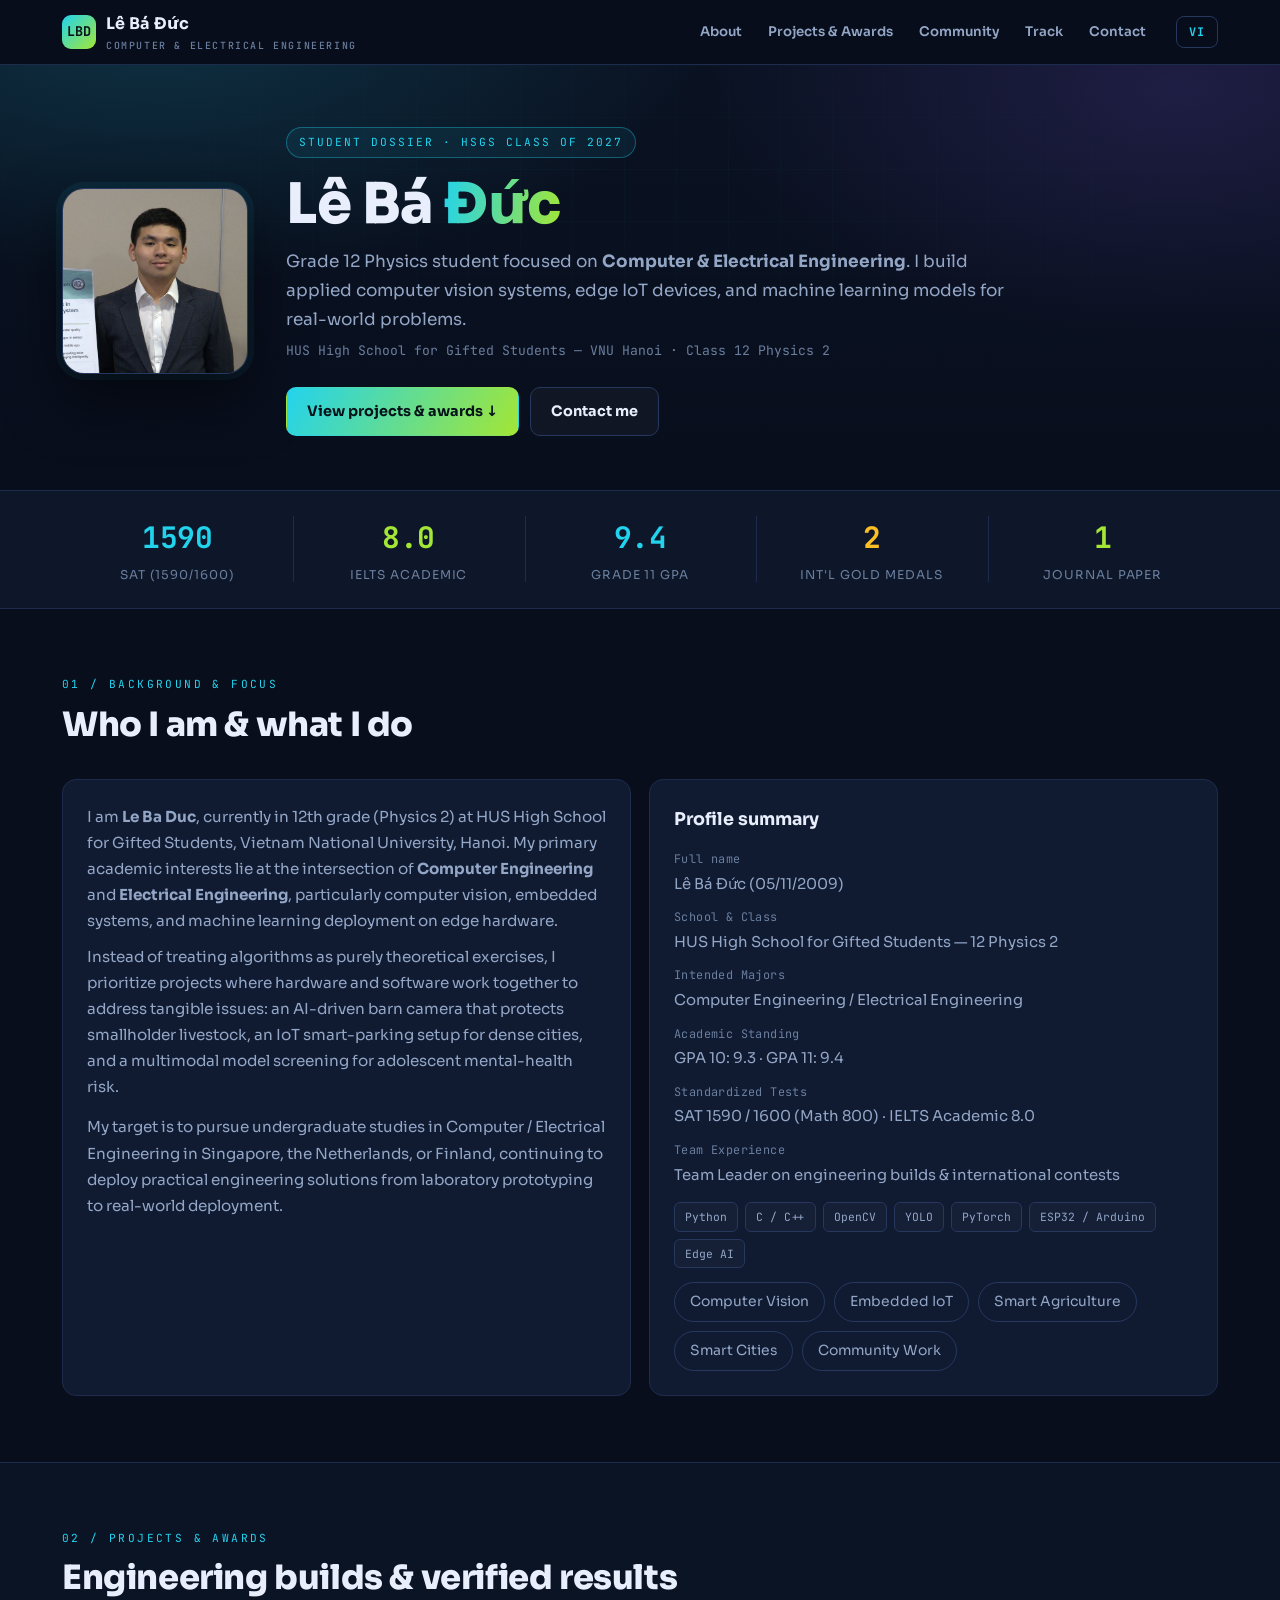
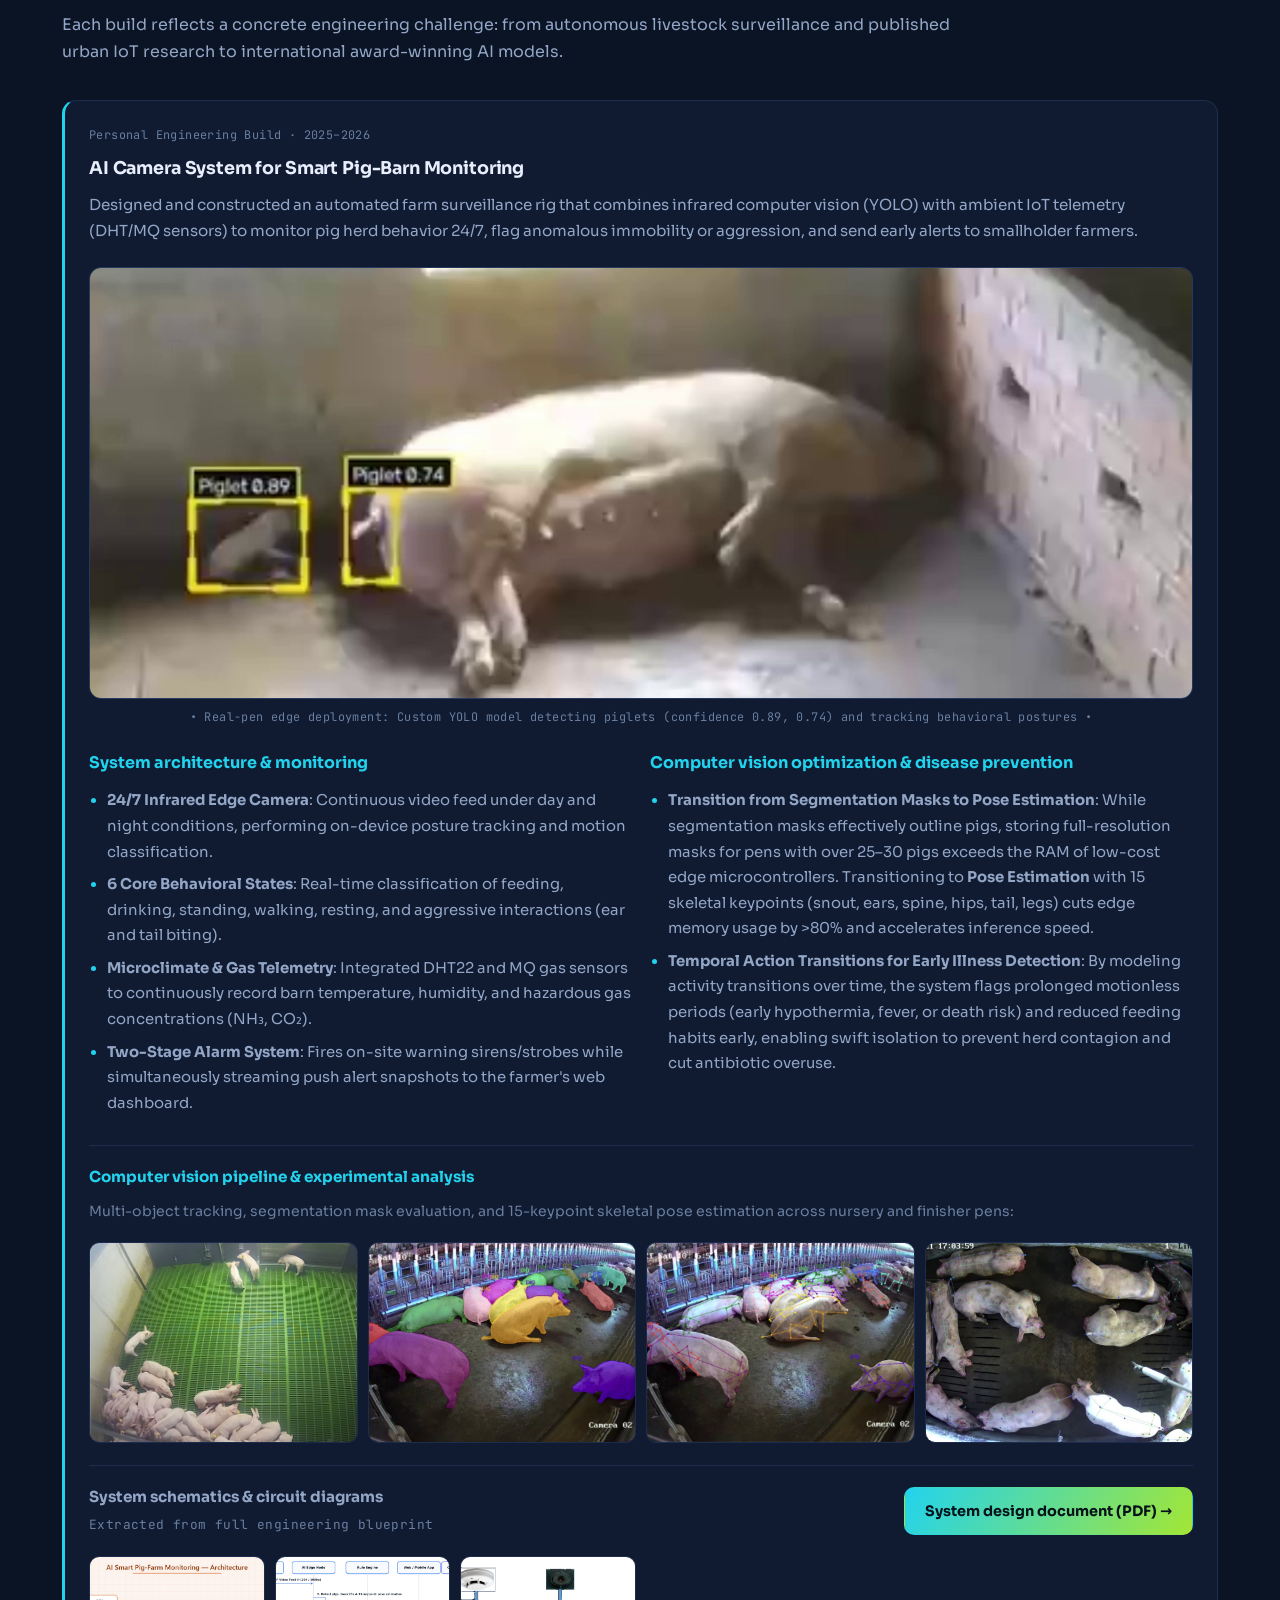
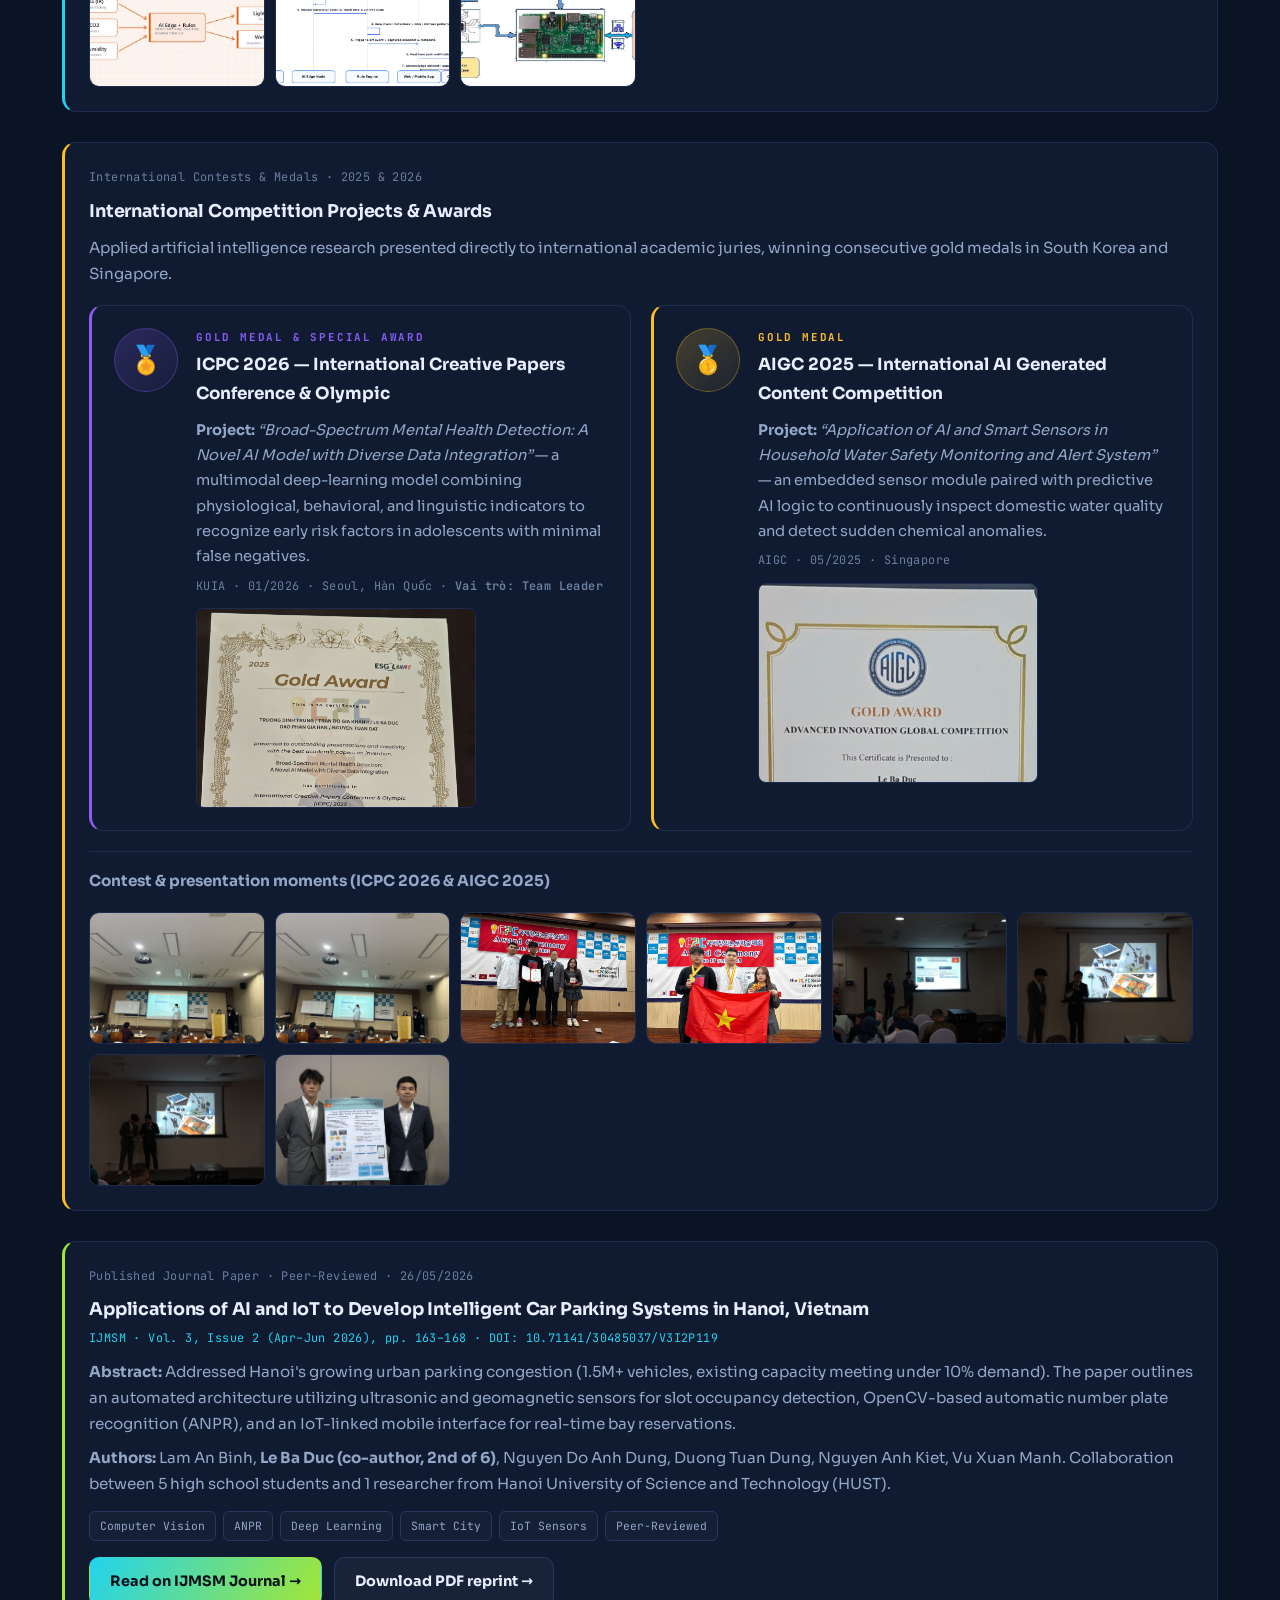
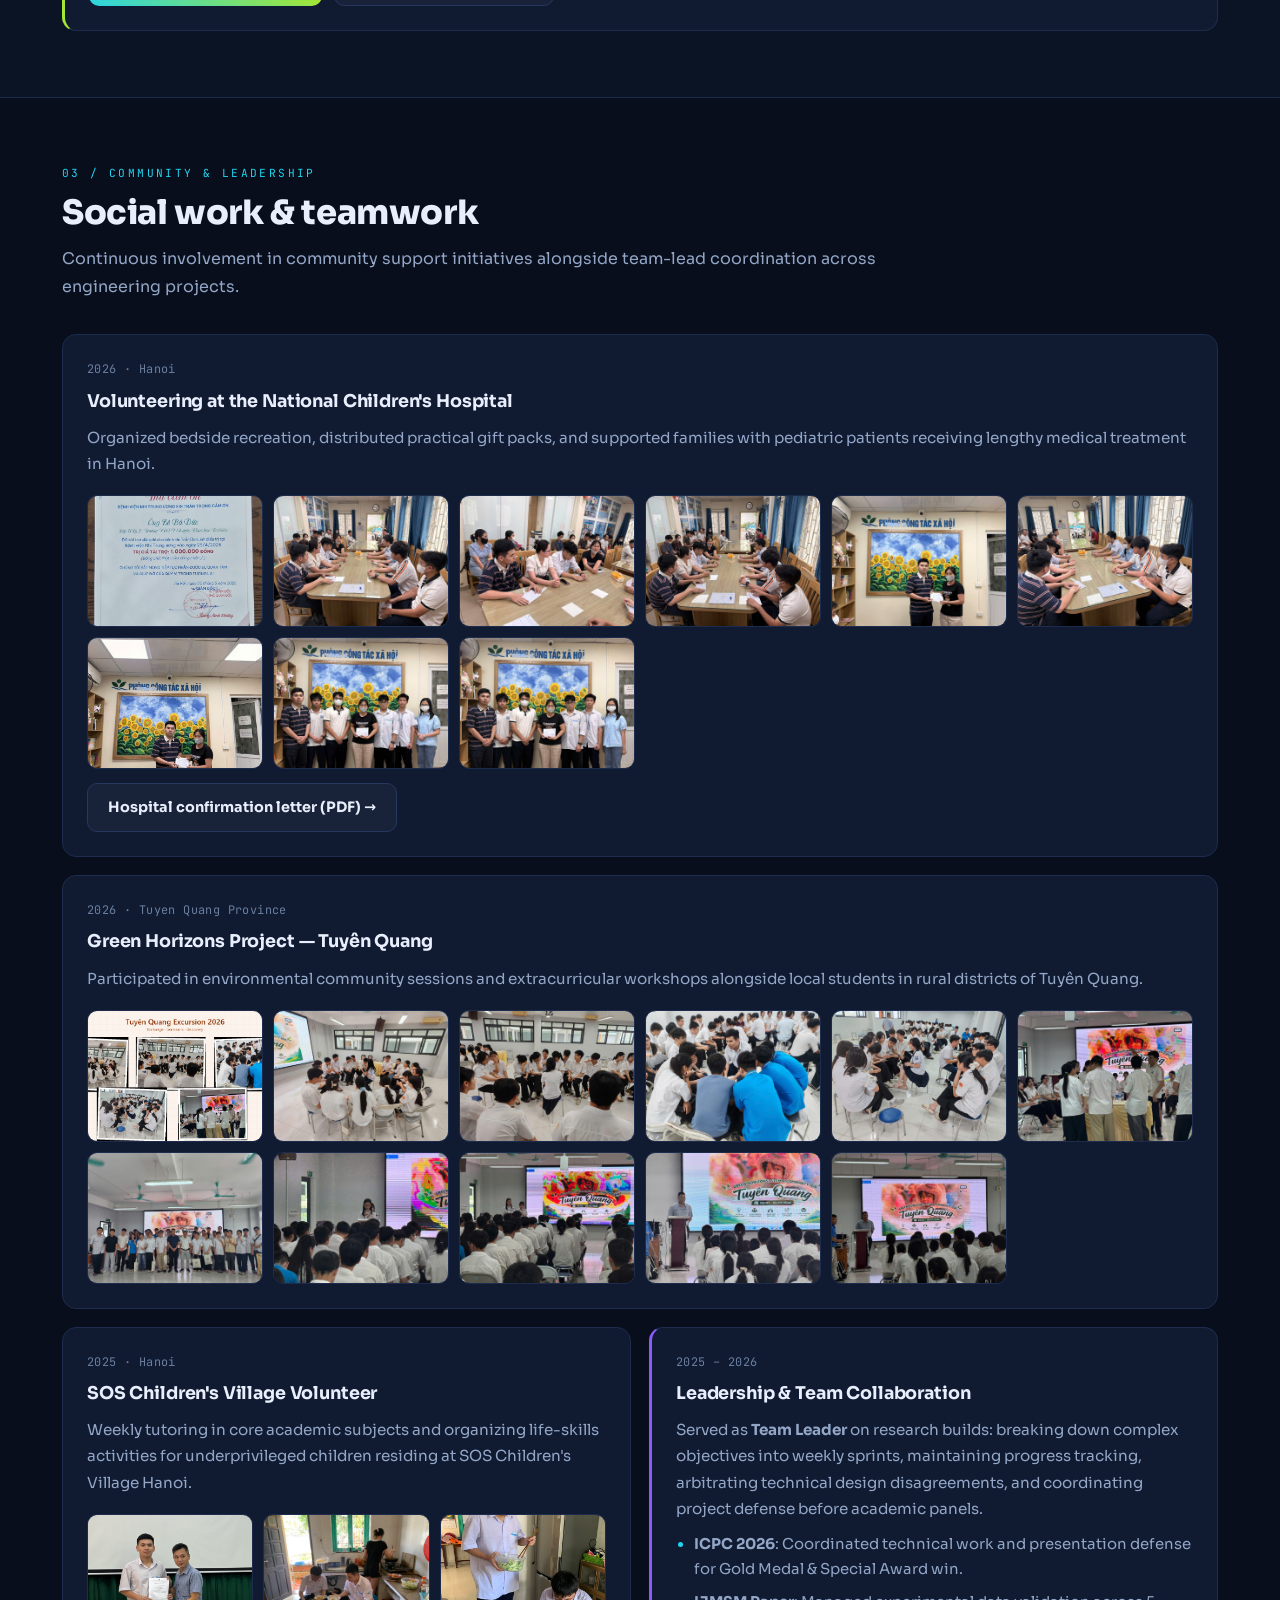
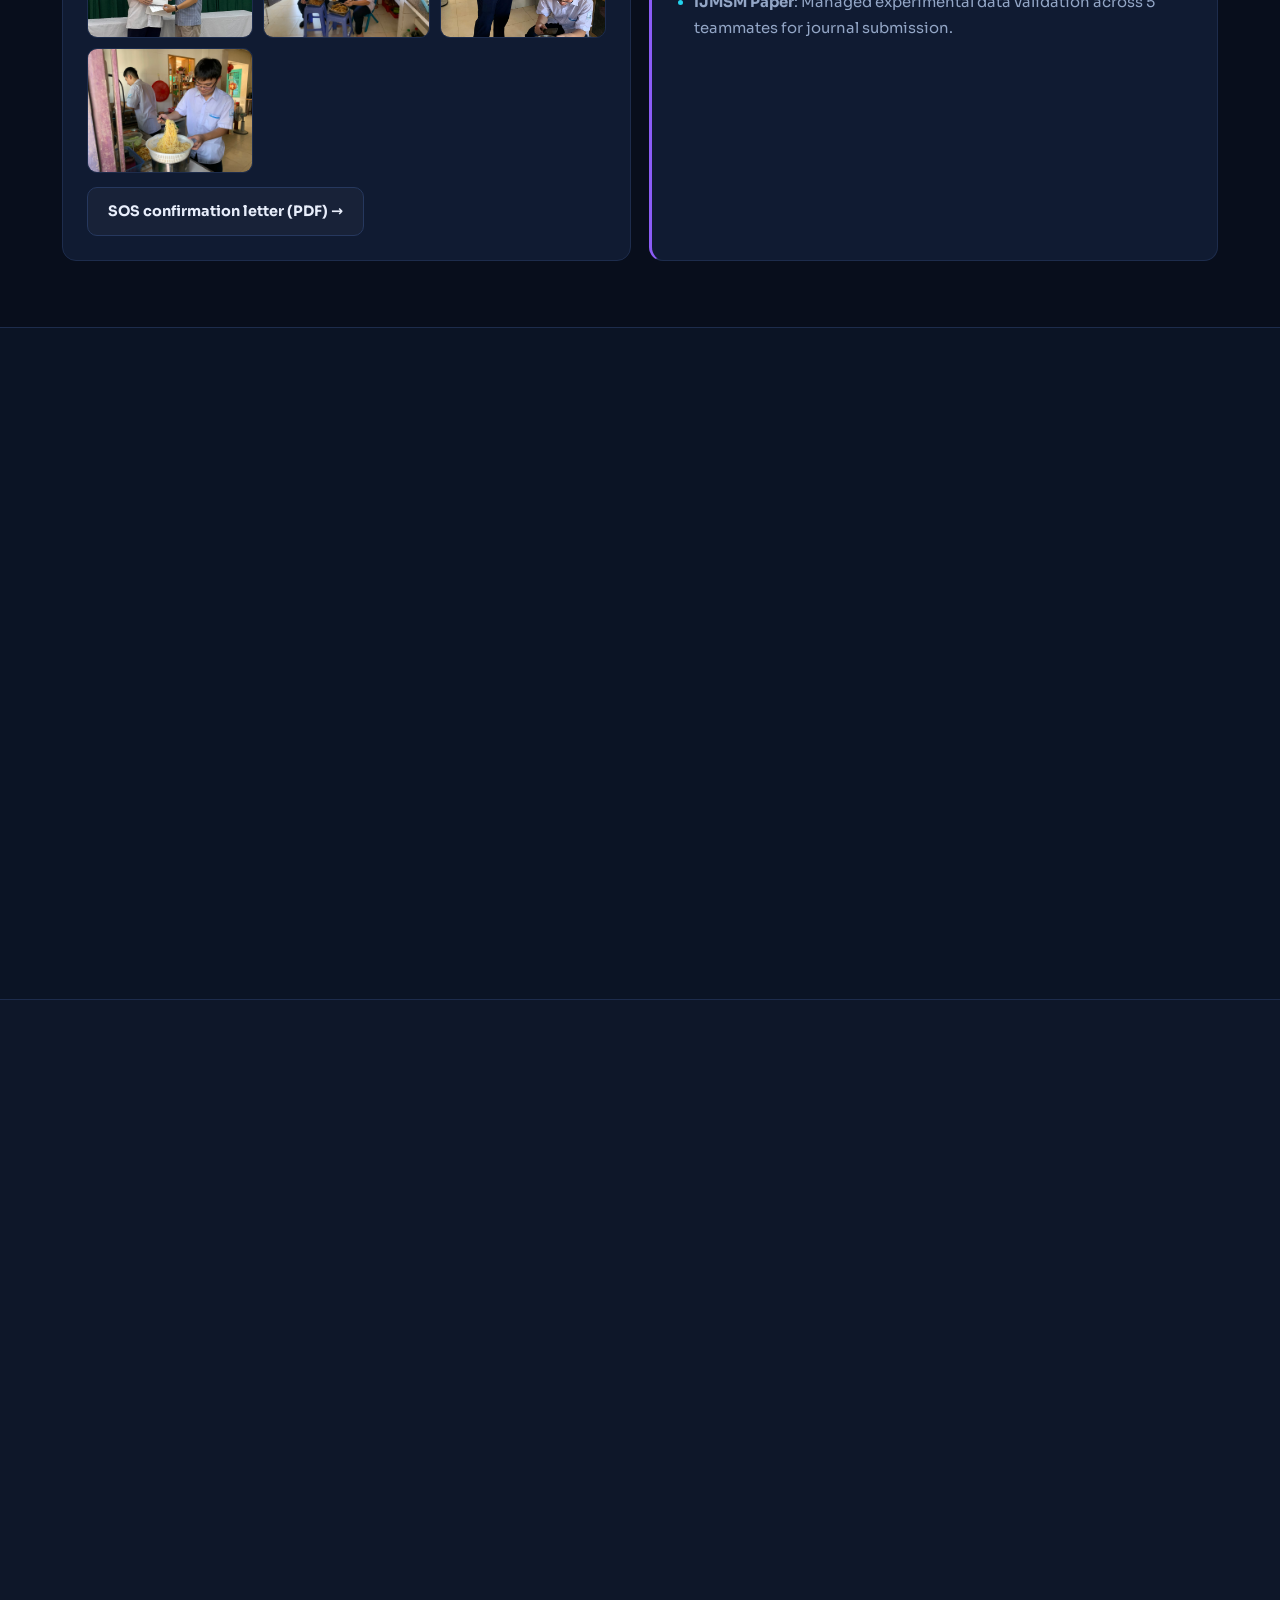
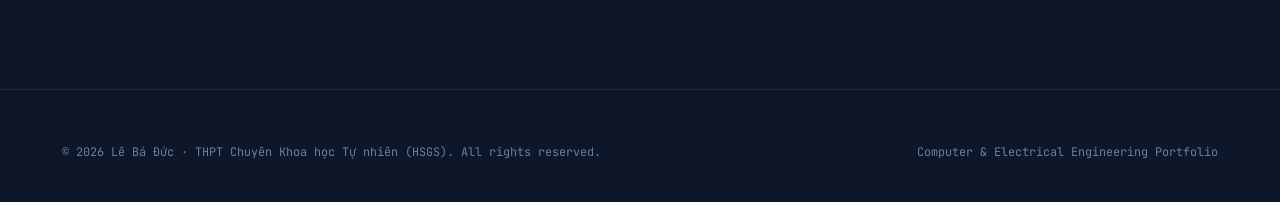
==== commit 6ba394d1: "chore: remove video, convert farm monitoring diagrams and system design PDF to English" ====
--- a/index.html
+++ b/index.html
@@ -129,15 +129,14 @@
         <span data-en>Designed and constructed an automated farm surveillance rig that combines infrared computer vision (YOLO) with ambient IoT telemetry (DHT/MQ sensors) to monitor pig herd behavior 24/7, flag anomalous immobility or aggression, and send early alerts to smallholder farmers.</span><span data-vi>Tự thiết kế và chế tạo hệ thống giám sát trang trại tự động kết hợp camera thị giác máy tính ban đêm (YOLO) và cảm biến môi trường IoT (DHT/MQ): theo dõi tư thế vận động của đàn lợn 24/7, phát hiện sớm dấu hiệu bất thường (nằm bất động, sốt, cắn nhau) và gửi cảnh báo tức thì cho người nuôi.</span>
       </p>
 
-      <!-- VIDEO DEMO THỰC TẾ -->
+      <!-- THỰC NGHIỆM TRÊN THIẾT BỊ BIÊN -->
       <div style="margin:22px 0">
-        <video controls muted playsinline preload="metadata" poster="assets/img/pig-video-poster.jpg" style="width:100%;max-height:430px;border-radius:12px;border:1px solid var(--line2);background:#000;object-fit:contain">
-          <source src="assets/video/pig-monitoring-ai.mp4" type="video/mp4">
-          Trình duyệt của bạn không hỗ trợ phát video MP4.
-        </video>
+        <a href="assets/img/pig-video-poster.jpg" data-lb style="display:block;overflow:hidden;border-radius:12px;border:1px solid var(--line2)">
+          <img src="assets/img/pig-video-poster.jpg" alt="Real-pen edge YOLO detection results" loading="lazy" style="width:100%;max-height:430px;object-fit:cover;display:block">
+        </a>
         <div class="meta" style="margin-top:8px;text-align:center">
-          <span data-en>&bull; Real-pen test footage: Custom YOLO model detecting piglets and tracking behavioral postures in low light &bull;</span>
-          <span data-vi>&bull; Video chạy thử thực tế: Mô hình YOLO nhận diện lợn con (Piglet) và theo dõi tư thế vận động trong chuồng nuôi &bull;</span>
+          <span data-en>&bull; Real-pen edge deployment: Custom YOLO model detecting piglets (confidence 0.89, 0.74) and tracking behavioral postures &bull;</span>
+          <span data-vi>&bull; Thử nghiệm thực tế trên thiết bị biên: Mô hình YOLO nhận diện đàn lợn con (độ tin cậy 0.89, 0.74) và theo dõi tư thế vận động &bull;</span>
         </div>
       </div>
 
@@ -184,9 +183,9 @@
           </a>
         </div>
         <div class="gal">
-          <a href="assets/img/act0-0.jpg" data-lb><img src="assets/img/act0-0.jpg" alt="Sơ đồ kiến trúc tổng thể" loading="lazy"></a>
-          <a href="assets/img/act0-1.jpg" data-lb><img src="assets/img/act0-1.jpg" alt="Lưu đồ tuần tự xử lý tín hiệu" loading="lazy"></a>
-          <a href="assets/img/act0-2.jpg" data-lb><img src="assets/img/act0-2.jpg" alt="Sơ đồ khối vi điều khiển và cảm biến" loading="lazy"></a>
+          <a href="assets/img/act0-0.jpg" data-lb><img src="assets/img/act0-0.jpg" alt="System architecture diagram (Camera AI, Edge, Rule Engine, Web/App)" loading="lazy"></a>
+          <a href="assets/img/act0-1.jpg" data-lb><img src="assets/img/act0-1.jpg" alt="End-to-end signal sequence diagram (Edge inference to multi-tier alert)" loading="lazy"></a>
+          <a href="assets/img/act0-2.jpg" data-lb><img src="assets/img/act0-2.jpg" alt="Edge hardware & sensor interfacing topology (Raspberry Pi, ESP32, Camera, Sensors)" loading="lazy"></a>
         </div>
       </div>
     </div>
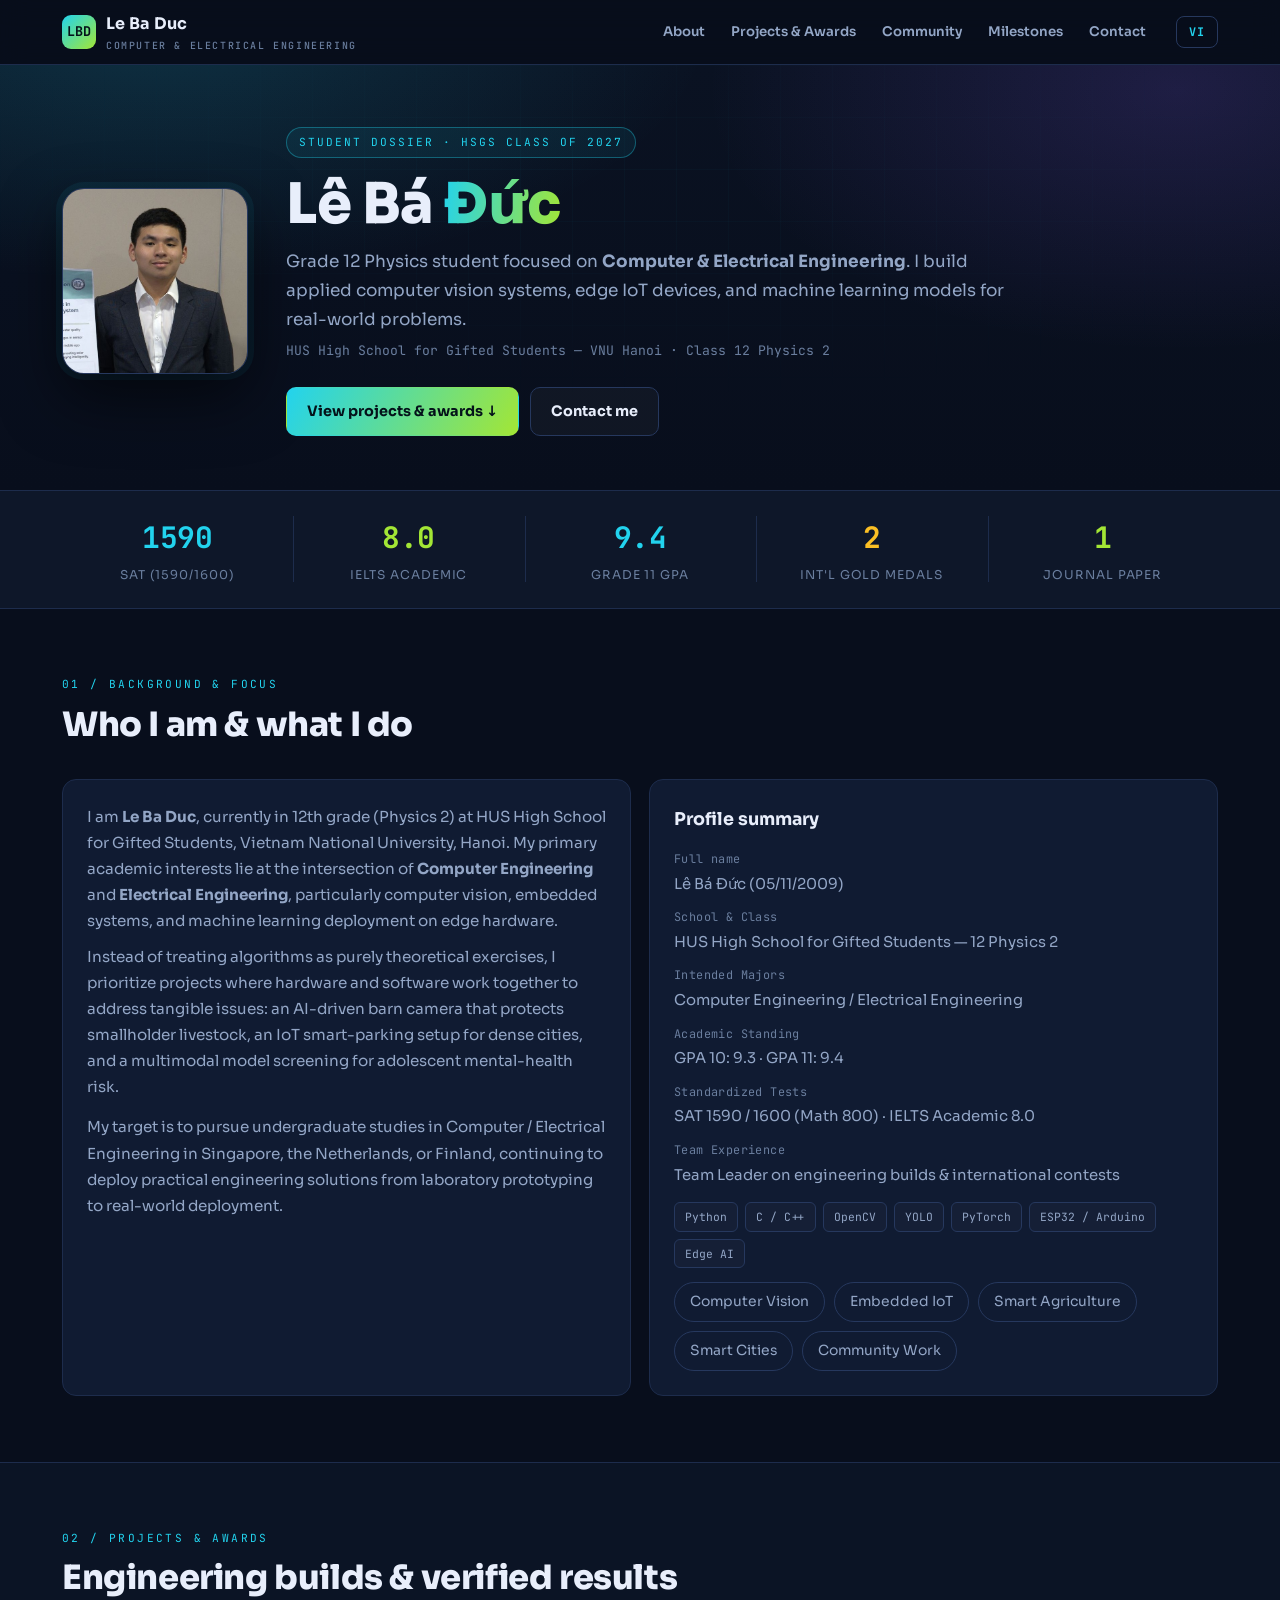
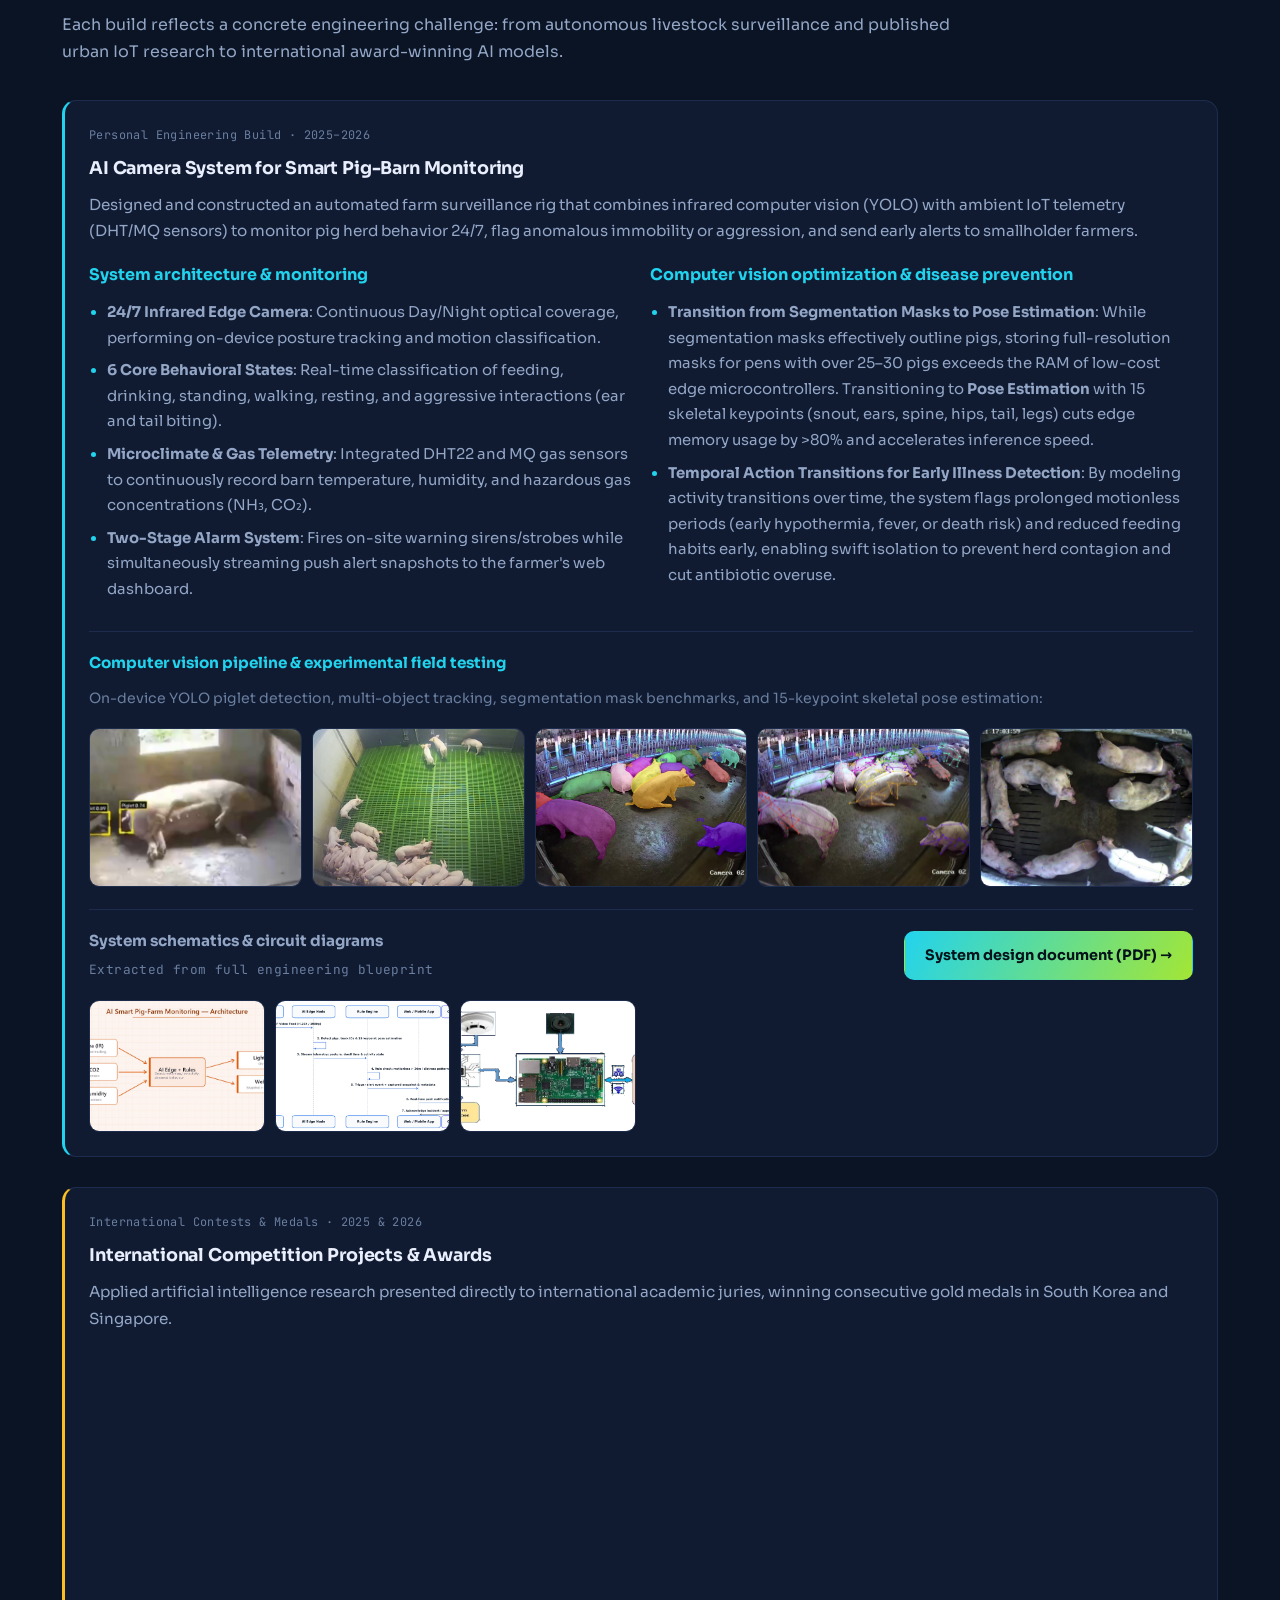
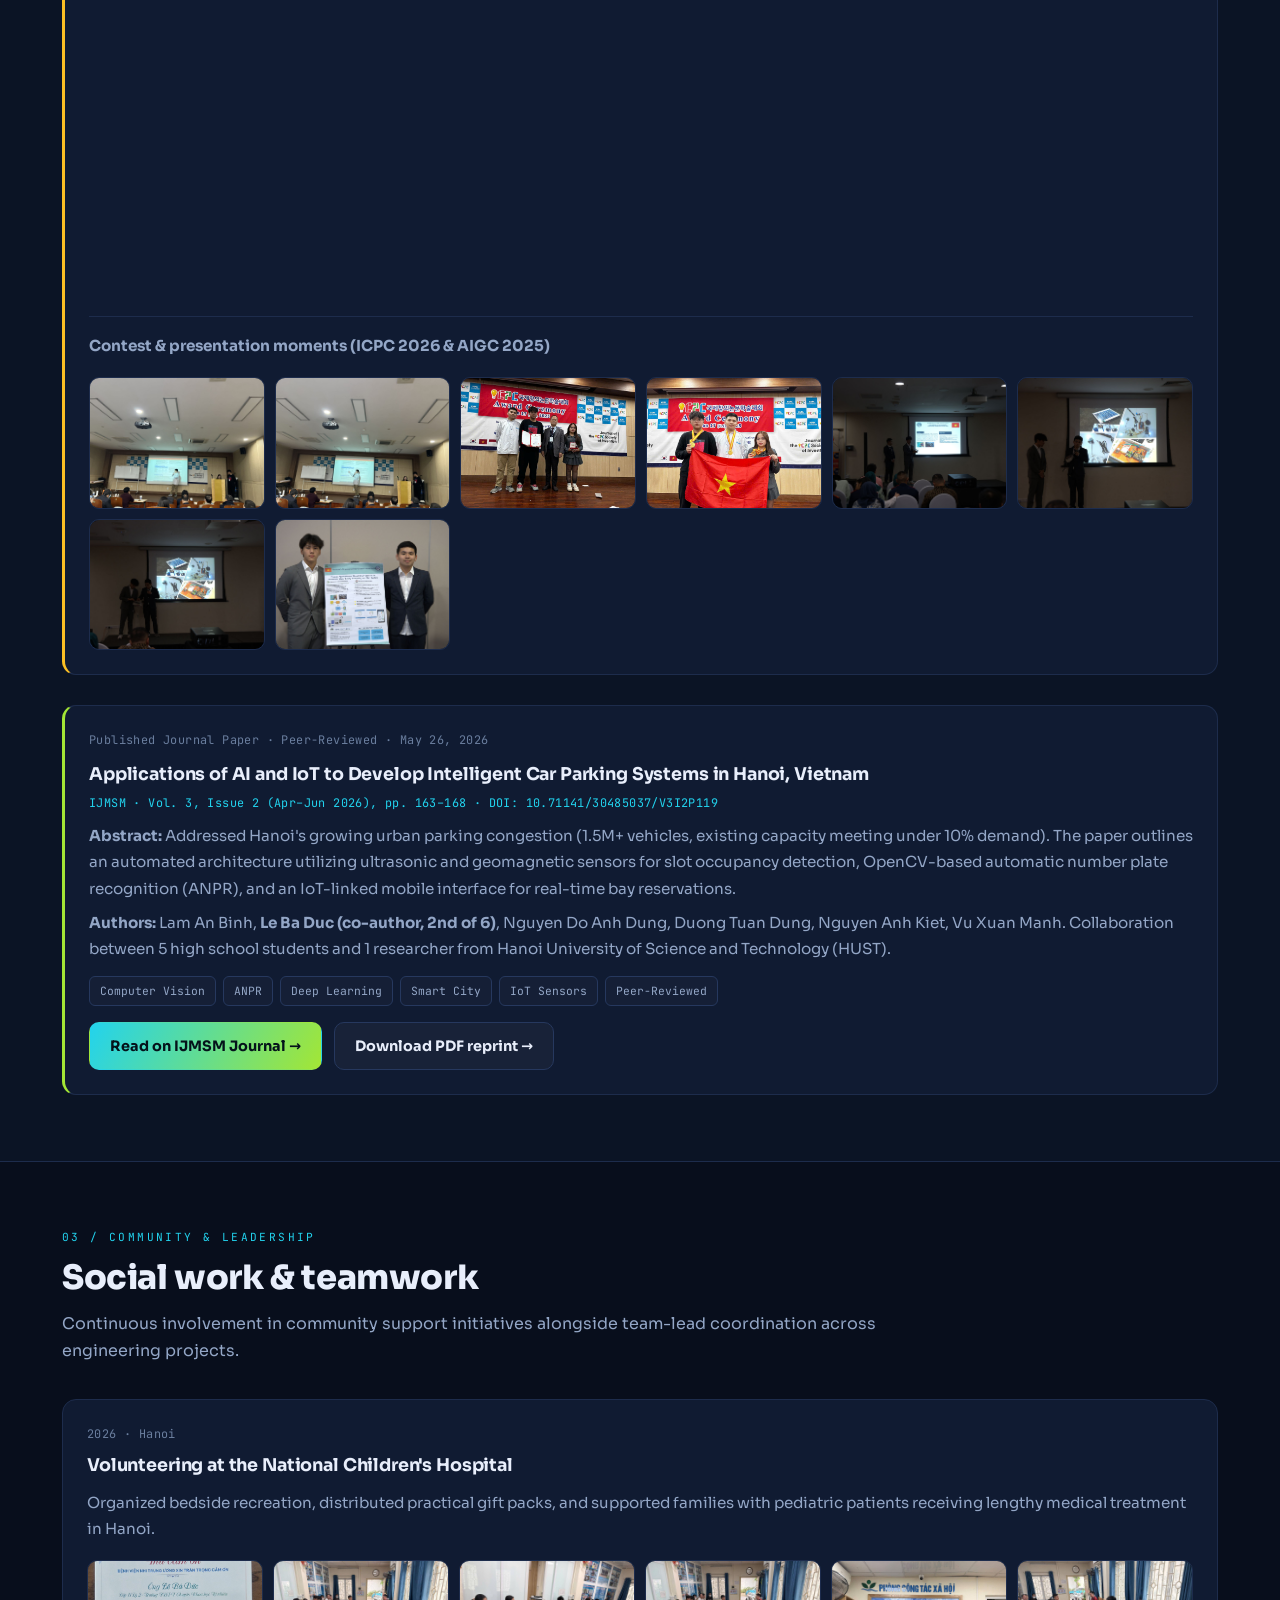
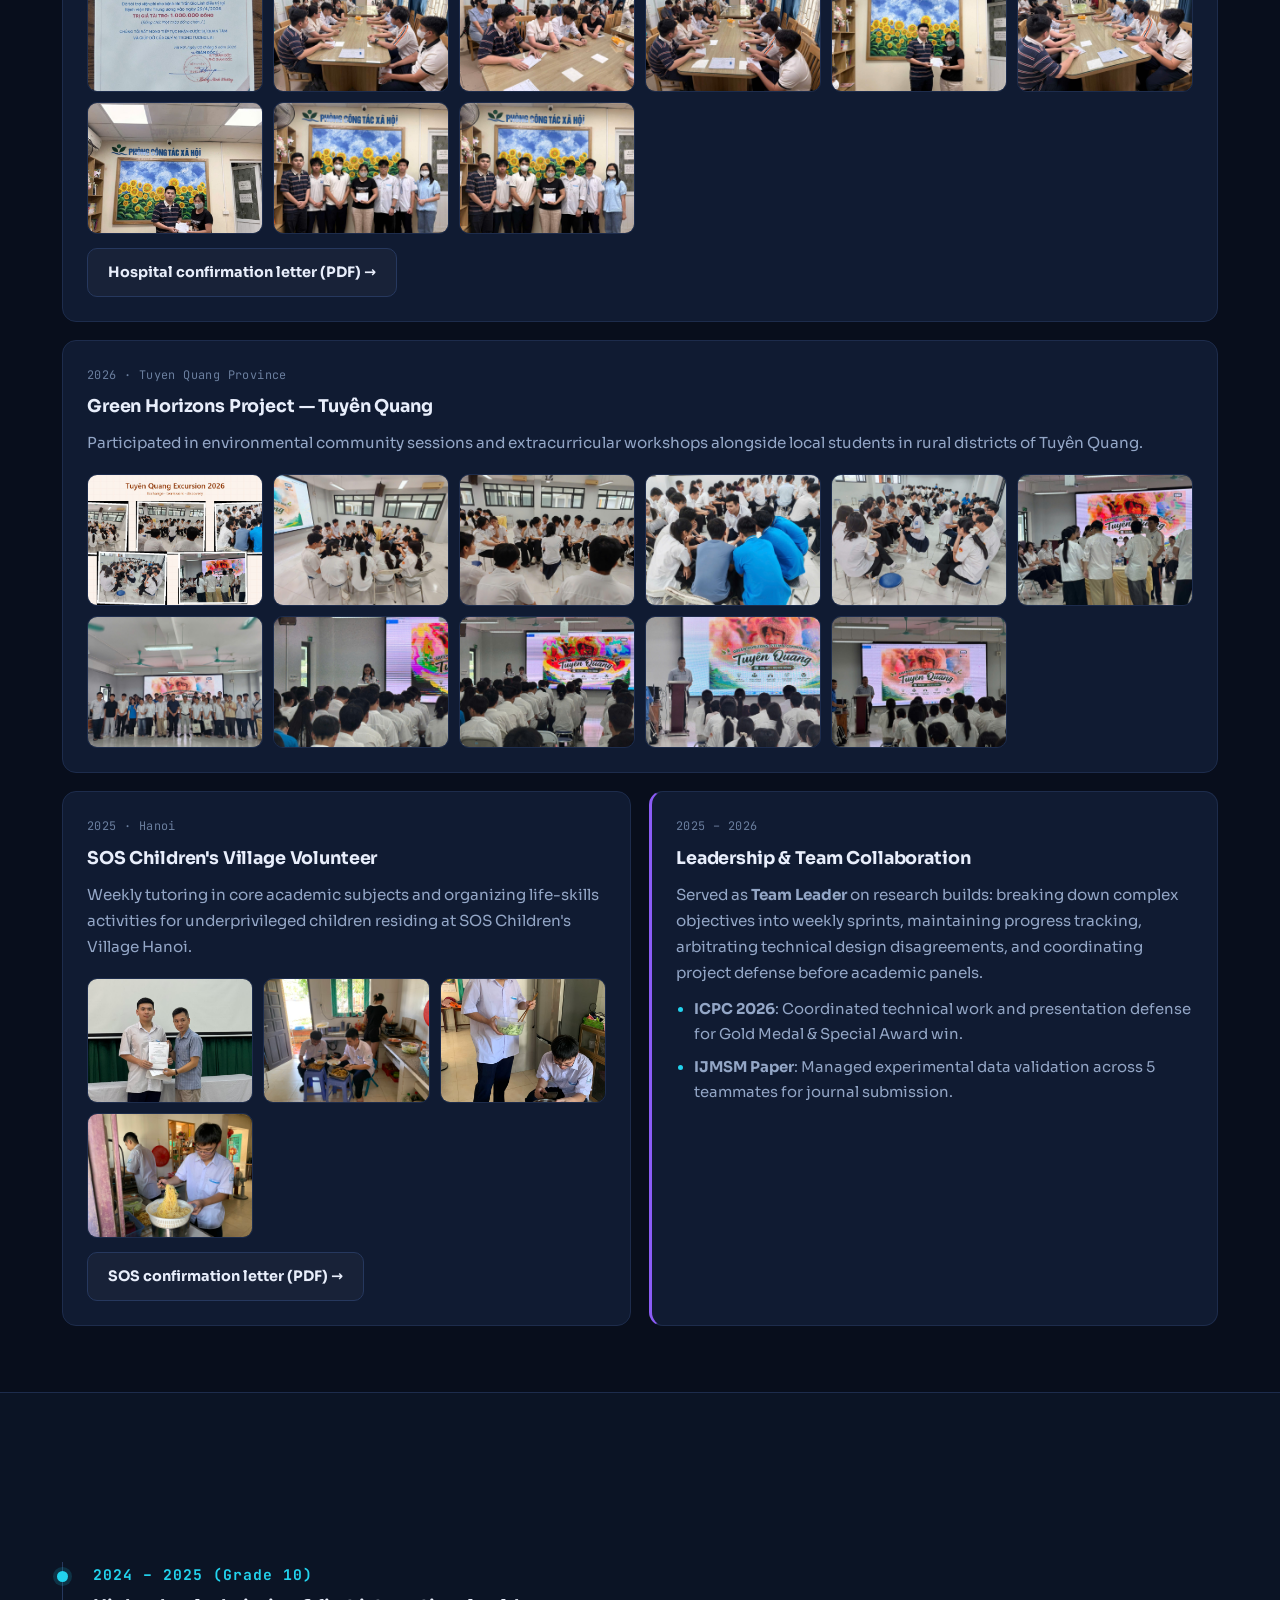
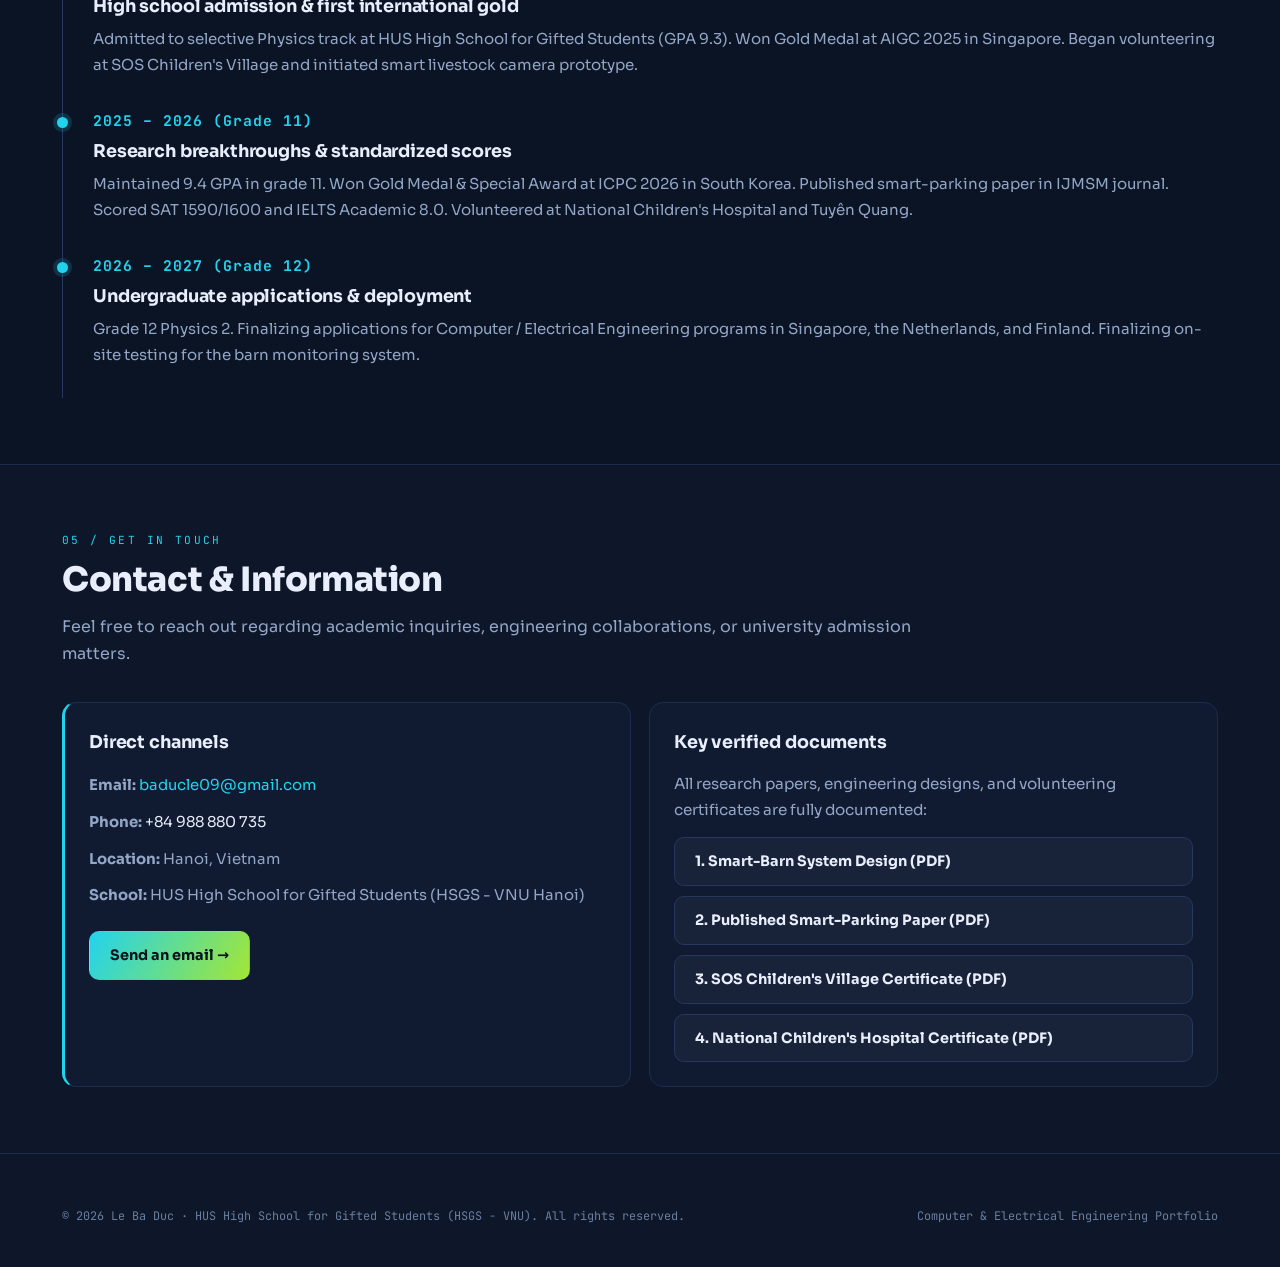
==== commit 2e91c9b2: "feat: default to 100% English portfolio style, delete video files and unify project image galleries" ====
--- a/index.html
+++ b/index.html
@@ -1,10 +1,10 @@
 <!DOCTYPE html>
-<html lang="vi">
+<html lang="en">
 <head>
 <meta charset="utf-8">
 <meta name="viewport" content="width=device-width,initial-scale=1,viewport-fit=cover">
-<title>Lê Bá Đức — Hồ sơ Kỹ thuật &amp; Nghiên cứu</title>
-<meta name="description" content="Hồ sơ cá nhân và dự án kỹ thuật của Lê Bá Đức — Lớp 12 Lý 2, THPT Chuyên Khoa học Tự nhiên (HSGS). SAT 1590/1600, IELTS 8.0, GPA 9.4, 2 HCV quốc tế, bài báo khoa học IJMSM.">
+<title>Le Ba Duc &mdash; Computer &amp; Electrical Engineering Portfolio</title>
+<meta name="description" content="Technical and research dossier of Le Ba Duc &mdash; Grade 12 Physics 2, High School for Gifted Students (HSGS - VNU Hanoi). SAT 1590/1600 (Math 800), IELTS 8.0, GPA 9.4, 2 International Gold Medals, IJMSM Journal Author.">
 <link rel="preconnect" href="https://fonts.googleapis.com">
 <link rel="preconnect" href="https://fonts.gstatic.com" crossorigin>
 <link href="https://fonts.googleapis.com/css2?family=Sora:wght@400;600;700;800&family=JetBrains+Mono:wght@500;700&display=swap" rel="stylesheet">
@@ -17,17 +17,17 @@
   <div class="wrap">
     <a class="brand" href="#about" style="text-decoration:none;color:inherit">
       <span class="mk">LBD</span>
-      <span>Lê Bá Đức<small>COMPUTER &amp; ELECTRICAL ENGINEERING</small></span>
+      <span>Le Ba Duc<small>COMPUTER &amp; ELECTRICAL ENGINEERING</small></span>
     </a>
     <button class="burger" aria-label="Menu" aria-expanded="false" id="burger">&#9776;</button>
     <nav class="mainnav" id="nav">
       <a href="#about"><span data-en>About</span><span data-vi>Bản thân</span></a>
       <a href="#projects"><span data-en>Projects &amp; Awards</span><span data-vi>Dự án &amp; Giải thưởng</span></a>
       <a href="#community"><span data-en>Community</span><span data-vi>Cộng đồng</span></a>
-      <a href="#track"><span data-en>Track</span><span data-vi>Học tập</span></a>
+      <a href="#track"><span data-en>Milestones</span><span data-vi>Học tập</span></a>
       <a href="#contact"><span data-en>Contact</span><span data-vi>Liên hệ</span></a>
     </nav>
-    <button class="langbtn" id="lang">EN</button>
+    <button class="langbtn" id="lang">VI</button>
   </div>
 </div>
 
@@ -129,22 +129,11 @@
         <span data-en>Designed and constructed an automated farm surveillance rig that combines infrared computer vision (YOLO) with ambient IoT telemetry (DHT/MQ sensors) to monitor pig herd behavior 24/7, flag anomalous immobility or aggression, and send early alerts to smallholder farmers.</span><span data-vi>Tự thiết kế và chế tạo hệ thống giám sát trang trại tự động kết hợp camera thị giác máy tính ban đêm (YOLO) và cảm biến môi trường IoT (DHT/MQ): theo dõi tư thế vận động của đàn lợn 24/7, phát hiện sớm dấu hiệu bất thường (nằm bất động, sốt, cắn nhau) và gửi cảnh báo tức thì cho người nuôi.</span>
       </p>
 
-      <!-- THỰC NGHIỆM TRÊN THIẾT BỊ BIÊN -->
-      <div style="margin:22px 0">
-        <a href="assets/img/pig-video-poster.jpg" data-lb style="display:block;overflow:hidden;border-radius:12px;border:1px solid var(--line2)">
-          <img src="assets/img/pig-video-poster.jpg" alt="Real-pen edge YOLO detection results" loading="lazy" style="width:100%;max-height:430px;object-fit:cover;display:block">
-        </a>
-        <div class="meta" style="margin-top:8px;text-align:center">
-          <span data-en>&bull; Real-pen edge deployment: Custom YOLO model detecting piglets (confidence 0.89, 0.74) and tracking behavioral postures &bull;</span>
-          <span data-vi>&bull; Thử nghiệm thực tế trên thiết bị biên: Mô hình YOLO nhận diện đàn lợn con (độ tin cậy 0.89, 0.74) và theo dõi tư thế vận động &bull;</span>
-        </div>
-      </div>
-
       <div class="grid2" style="align-items:start;margin-top:16px">
         <div>
           <h4 style="color:var(--cy);margin-bottom:8px"><span data-en>System architecture &amp; monitoring</span><span data-vi>Kiến trúc hệ thống &amp; Vận hành</span></h4>
           <ul>
-            <li><span data-en><b>24/7 Infrared Edge Camera</b>: Continuous video feed under day and night conditions, performing on-device posture tracking and motion classification.</span><span data-vi><b>Camera AI hồng ngoại 24/7</b>: Ghi hình và phân tích tư thế liên tục cả ngày lẫn đêm, xử lý trực tiếp tại biên để theo dõi vận động đàn lợn.</span></li>
+            <li><span data-en><b>24/7 Infrared Edge Camera</b>: Continuous Day/Night optical coverage, performing on-device posture tracking and motion classification.</span><span data-vi><b>Camera AI hồng ngoại 24/7</b>: Ghi hình và phân tích tư thế liên tục cả ngày lẫn đêm, xử lý trực tiếp tại biên để theo dõi vận động đàn lợn.</span></li>
             <li><span data-en><b>6 Core Behavioral States</b>: Real-time classification of feeding, drinking, standing, walking, resting, and aggressive interactions (ear and tail biting).</span><span data-vi><b>Phân loại 6 hành vi cốt lõi</b>: Tự động nhận diện ăn, uống, đứng, đi lại, nằm nghỉ và các hành vi kích động (cắn tai, cắn đuôi).</span></li>
             <li><span data-en><b>Microclimate &amp; Gas Telemetry</b>: Integrated DHT22 and MQ gas sensors to continuously record barn temperature, humidity, and hazardous gas concentrations (NH&#8323;, CO&#8322;).</span><span data-vi><b>Quan trắc khí độc &amp; nhiệt ẩm</b>: Cảm biến DHT22 và MQ đo liên tục nhiệt độ, độ ẩm cùng nồng độ các khí độc hại trong chuồng nuôi (NH&#8323;, CO&#8322;).</span></li>
             <li><span data-en><b>Two-Stage Alarm System</b>: Fires on-site warning sirens/strobes while simultaneously streaming push alert snapshots to the farmer's web dashboard.</span><span data-vi><b>Cảnh báo hai lớp tức thì</b>: Kích hoạt đèn còi cảnh báo tại chỗ, đồng thời gửi thông báo kèm ảnh chụp snapshot lên ứng dụng web cho người chăn nuôi.</span></li>
@@ -161,13 +150,14 @@
 
       <!-- THƯ VIỆN HÌNH ẢNH KỸ THUẬT COMPUTER VISION -->
       <div style="margin-top:22px;padding-top:18px;border-top:1px solid var(--line)">
-        <h4 style="font-size:.95rem;color:var(--cy);margin-bottom:6px"><span data-en>Computer vision pipeline &amp; experimental analysis</span><span data-vi>Quy trình phân tích thị giác máy tính &amp; Thử nghiệm thực tế</span></h4>
-        <p style="font-size:.88rem;color:var(--dim);margin-bottom:12px"><span data-en>Multi-object tracking, segmentation mask evaluation, and 15-keypoint skeletal pose estimation across nursery and finisher pens:</span><span data-vi>Quá trình định danh theo dõi đa đối tượng, thử nghiệm mặt nạ phân vùng và ước lượng tư thế 15 điểm xương trên đàn lợn con và lợn thịt:</span></p>
-        <div class="gal" style="grid-template-columns:repeat(auto-fit,minmax(220px,1fr))">
-          <a href="assets/img/pig-cv-tracking.jpg" data-lb><img src="assets/img/pig-cv-tracking.jpg" alt="Định danh và theo dõi đa cá thể heo trong chuồng nuôi (Multi-object tracking)" loading="lazy"></a>
-          <a href="assets/img/pig-mask-segmentation.jpg" data-lb><img src="assets/img/pig-mask-segmentation.jpg" alt="Thử nghiệm theo dõi hành vi bằng mặt nạ phân vùng (Segmentation masks)" loading="lazy"></a>
-          <a href="assets/img/pig-pose-estimation-1.jpg" data-lb><img src="assets/img/pig-pose-estimation-1.jpg" alt="Ước lượng tư thế bằng 15 điểm xương giải phẫu (Pose estimation on nursery pigs)" loading="lazy"></a>
-          <a href="assets/img/pig-pose-estimation-2.jpg" data-lb><img src="assets/img/pig-pose-estimation-2.jpg" alt="Theo dõi tư thế và phân loại hành vi trên đàn lợn thịt (Finisher pigs pose tracking)" loading="lazy"></a>
+        <h4 style="font-size:.95rem;color:var(--cy);margin-bottom:6px"><span data-en>Computer vision pipeline &amp; experimental field testing</span><span data-vi>Quy trình thị giác máy tính &amp; Thử nghiệm thực tế</span></h4>
+        <p style="font-size:.88rem;color:var(--dim);margin-bottom:12px"><span data-en>On-device YOLO piglet detection, multi-object tracking, segmentation mask benchmarks, and 15-keypoint skeletal pose estimation:</span><span data-vi>Nhận diện đàn lợn bằng YOLO trên thiết bị biên, định danh theo dõi đa đối tượng, thử nghiệm mặt nạ phân vùng và ước lượng tư thế 15 điểm xương:</span></p>
+        <div class="gal" style="grid-template-columns:repeat(auto-fit,minmax(210px,1fr))">
+          <a href="assets/img/pig-yolo-detection.jpg" data-lb><img src="assets/img/pig-yolo-detection.jpg" alt="Real-pen edge YOLO detection results (confidence 0.89, 0.74)" loading="lazy"></a>
+          <a href="assets/img/pig-cv-tracking.jpg" data-lb><img src="assets/img/pig-cv-tracking.jpg" alt="Multi-object tracking across pen partitions" loading="lazy"></a>
+          <a href="assets/img/pig-mask-segmentation.jpg" data-lb><img src="assets/img/pig-mask-segmentation.jpg" alt="Instance segmentation masks benchmark" loading="lazy"></a>
+          <a href="assets/img/pig-pose-estimation-1.jpg" data-lb><img src="assets/img/pig-pose-estimation-1.jpg" alt="15-keypoint skeletal pose estimation on nursery pigs" loading="lazy"></a>
+          <a href="assets/img/pig-pose-estimation-2.jpg" data-lb><img src="assets/img/pig-pose-estimation-2.jpg" alt="Posture and locomotion classification on finisher pigs" loading="lazy"></a>
         </div>
       </div>
 
@@ -206,8 +196,8 @@
             <div class="rank"><span data-en>Gold Medal &amp; Special Award</span><span data-vi>Huy chương Vàng &amp; Giải Đặc biệt</span></div>
             <h4 style="margin-top:4px;font-size:1.05rem">ICPC 2026 &mdash; International Creative Papers Conference &amp; Olympic</h4>
             <p style="font-size:.92rem"><span data-en><b>Project:</b> <i>&ldquo;Broad-Spectrum Mental Health Detection: A Novel AI Model with Diverse Data Integration&rdquo;</i> &mdash; a multimodal deep-learning model combining physiological, behavioral, and linguistic indicators to recognize early risk factors in adolescents with minimal false negatives.</span><span data-vi><b>Đề tài:</b> <i>&ldquo;Broad-Spectrum Mental Health Detection: A Novel AI Model with Diverse Data Integration&rdquo;</i> &mdash; mô hình AI đa phương thức (multimodal AI) kết hợp chỉ số sinh lý, hành vi và ngôn ngữ để sàng lọc sớm các dấu hiệu rủi ro sức khỏe tâm lý ở học sinh.</span></p>
-            <div class="meta" style="margin-top:6px">KUIA &middot; 01/2026 &middot; Seoul, Hàn Quốc &middot; <b>Vai trò: Team Leader</b></div>
-            <div style="margin-top:12px;max-width:280px"><img src="assets/img/award-gold-special-award-international-creative-papers-c.jpg" alt="Chứng nhận Huy chương Vàng ICPC 2026" style="border-radius:8px;border:1px solid var(--line);width:100%;height:200px;object-fit:cover;object-position:top"></div>
+            <div class="meta" style="margin-top:6px"><span data-en>KUIA &middot; Jan 2026 &middot; Seoul, South Korea &middot; <b>Role: Team Leader</b></span><span data-vi>KUIA &middot; 01/2026 &middot; Seoul, Hàn Quốc &middot; <b>Vai trò: Team Leader</b></span></div>
+            <div style="margin-top:12px;max-width:280px"><img src="assets/img/award-gold-special-award-international-creative-papers-c.jpg" alt="ICPC 2026 Gold Medal Certificate" style="border-radius:8px;border:1px solid var(--line);width:100%;height:200px;object-fit:cover;object-position:top"></div>
           </div>
         </div>
 
@@ -218,8 +208,8 @@
             <div class="rank"><span data-en>Gold Medal</span><span data-vi>Huy chương Vàng</span></div>
             <h4 style="margin-top:4px;font-size:1.05rem">AIGC 2025 &mdash; International AI Generated Content Competition</h4>
             <p style="font-size:.92rem"><span data-en><b>Project:</b> <i>&ldquo;Application of AI and Smart Sensors in Household Water Safety Monitoring and Alert System&rdquo;</i> &mdash; an embedded sensor module paired with predictive AI logic to continuously inspect domestic water quality and detect sudden chemical anomalies.</span><span data-vi><b>Đề tài:</b> <i>&ldquo;Application of AI and Smart Sensors in Household Water Safety Monitoring and Alert System&rdquo;</i> &mdash; hệ thống cảm biến thông minh kết hợp AI theo dõi chất lượng nước sinh hoạt và cảnh báo sớm các bất thường trong gia đình.</span></p>
-            <div class="meta" style="margin-top:6px">AIGC &middot; 05/2025 &middot; Singapore</div>
-            <div style="margin-top:12px;max-width:280px"><img src="assets/img/award-huy-chuong-vang-aigc-2025-international-artificial.jpg" alt="Chứng nhận Huy chương Vàng AIGC 2025" style="border-radius:8px;border:1px solid var(--line);width:100%;height:200px;object-fit:cover;object-position:top"></div>
+            <div class="meta" style="margin-top:6px"><span data-en>AIGC &middot; May 2025 &middot; Singapore</span><span data-vi>AIGC &middot; 05/2025 &middot; Singapore</span></div>
+            <div style="margin-top:12px;max-width:280px"><img src="assets/img/award-huy-chuong-vang-aigc-2025-international-artificial.jpg" alt="AIGC 2025 Gold Medal Certificate" style="border-radius:8px;border:1px solid var(--line);width:100%;height:200px;object-fit:cover;object-position:top"></div>
           </div>
         </div>
       </div>
@@ -242,7 +232,7 @@
 
     <!-- DỰ ÁN 3: BÀI BÁO KHOA HỌC QUỐC TẾ (IJMSM) -->
     <div id="paper" class="card rv" style="border-left:3px solid var(--lime);margin-top:30px;scroll-margin-top:86px">
-      <div class="meta"><span data-en>Published Journal Paper &middot; Peer-Reviewed &middot; 26/05/2026</span><span data-vi>Bài báo khoa học quốc tế &middot; Bình duyệt &middot; 26/05/2026</span></div>
+      <div class="meta"><span data-en>Published Journal Paper &middot; Peer-Reviewed &middot; May 26, 2026</span><span data-vi>Bài báo khoa học quốc tế &middot; Bình duyệt &middot; 26/05/2026</span></div>
       <h3 style="margin-top:8px">
         Applications of AI and IoT to Develop Intelligent Car Parking Systems in Hanoi, Vietnam
       </h3>
@@ -365,17 +355,17 @@
     </div>
     <div class="tl rv">
       <div class="it">
-        <div class="yr">2024 &ndash; 2025 (Lớp 10)</div>
+        <div class="yr"><span data-en>2024 &ndash; 2025 (Grade 10)</span><span data-vi>2024 &ndash; 2025 (Lớp 10)</span></div>
         <h3><span data-en>High school admission &amp; first international gold</span><span data-vi>Trúng tuyển Chuyên KHTN &amp; Huy chương Vàng đầu tiên</span></h3>
         <p><span data-en>Admitted to selective Physics track at HUS High School for Gifted Students (GPA 9.3). Won Gold Medal at AIGC 2025 in Singapore. Began volunteering at SOS Children's Village and initiated smart livestock camera prototype.</span><span data-vi>Trúng tuyển lớp chuyên Lý trường THPT Chuyên KHTN với GPA lớp 10 đạt 9.3. Đoạt Huy chương Vàng AIGC 2025 tại Singapore. Bắt đầu tham gia tình nguyện tại Làng trẻ em SOS và chế tạo nguyên mẫu camera AI chuồng trại.</span></p>
       </div>
       <div class="it">
-        <div class="yr">2025 &ndash; 2026 (Lớp 11)</div>
+        <div class="yr"><span data-en>2025 &ndash; 2026 (Grade 11)</span><span data-vi>2025 &ndash; 2026 (Lớp 11)</span></div>
         <h3><span data-en>Research breakthroughs &amp; standardized scores</span><span data-vi>Nghiên cứu khoa học, thi đấu quốc tế &amp; điểm chuẩn hóa</span></h3>
         <p><span data-en>Maintained 9.4 GPA in grade 11. Won Gold Medal &amp; Special Award at ICPC 2026 in South Korea. Published smart-parking paper in IJMSM journal. Scored SAT 1590/1600 and IELTS Academic 8.0. Volunteered at National Children's Hospital and Tuyên Quang.</span><span data-vi>GPA lớp 11 đạt 9.4. Đoạt Huy chương Vàng kèm Giải Đặc biệt tại ICPC 2026 (Hàn Quốc). Hoàn thành và công bố bài báo khoa học trên tạp chí quốc tế IJMSM. Đạt SAT 1590/1600 và IELTS 8.0. Tích cực tham gia thiện nguyện tại BV Nhi TW và Tuyên Quang.</span></p>
       </div>
       <div class="it">
-        <div class="yr">2026 &ndash; 2027 (Lớp 12)</div>
+        <div class="yr"><span data-en>2026 &ndash; 2027 (Grade 12)</span><span data-vi>2026 &ndash; 2027 (Lớp 12)</span></div>
         <h3><span data-en>Undergraduate applications &amp; deployment</span><span data-vi>Lớp 12 &amp; ứng tuyển đại học quốc tế</span></h3>
         <p><span data-en>Grade 12 Physics 2. Finalizing applications for Computer / Electrical Engineering programs in Singapore, the Netherlands, and Finland. Finalizing on-site testing for the barn monitoring system.</span><span data-vi>Lớp 12 Lý 2. Hoàn thiện hồ sơ ứng tuyển đại học ngành Kỹ thuật Máy tính / Kỹ thuật Điện tại Singapore, Hà Lan và Phần Lan; tiếp tục hoàn thiện thử nghiệm thực tế hệ thống camera giám sát trang trại.</span></p>
       </div>
@@ -401,7 +391,7 @@
           <li><b>Email:</b> <a href="mailto:baducle09@gmail.com" style="color:var(--cy)">baducle09@gmail.com</a></li>
           <li><b><span data-en>Phone:</span><span data-vi>Điện thoại:</span></b> <a href="tel:+84988880735" style="color:var(--ink)">+84 988 880 735</a></li>
           <li><b><span data-en>Location:</span><span data-vi>Khu vực:</span></b> Hanoi, Vietnam</li>
-          <li><b><span data-en>School:</span><span data-vi>Trường:</span></b> THPT Chuyên Khoa học Tự nhiên &mdash; ĐHQG Hà Nội</li>
+          <li><b><span data-en>School:</span><span data-vi>Trường:</span></b> <span data-en>HUS High School for Gifted Students (HSGS - VNU Hanoi)</span><span data-vi>THPT Chuyên Khoa học Tự nhiên &mdash; ĐHQG Hà Nội</span></li>
         </ul>
         <div style="margin-top:20px">
           <a class="btn pri" href="mailto:baducle09@gmail.com">
@@ -436,7 +426,7 @@
 <footer>
   <div class="wrap">
     <div class="copy" style="border-top:none;padding-top:0;margin-top:0">
-      <div>&copy; 2026 Lê Bá Đức &middot; THPT Chuyên Khoa học Tự nhiên (HSGS). All rights reserved.</div>
+      <div>&copy; 2026 Le Ba Duc &middot; <span data-en>HUS High School for Gifted Students (HSGS - VNU). All rights reserved.</span><span data-vi>THPT Chuyên Khoa học Tự nhiên (HSGS). Bảo lưu mọi quyền.</span></div>
       <div><span data-en>Computer &amp; Electrical Engineering Portfolio</span><span data-vi>Hồ sơ ứng tuyển ngành Kỹ thuật Máy tính &amp; Điện tử</span></div>
     </div>
   </div>
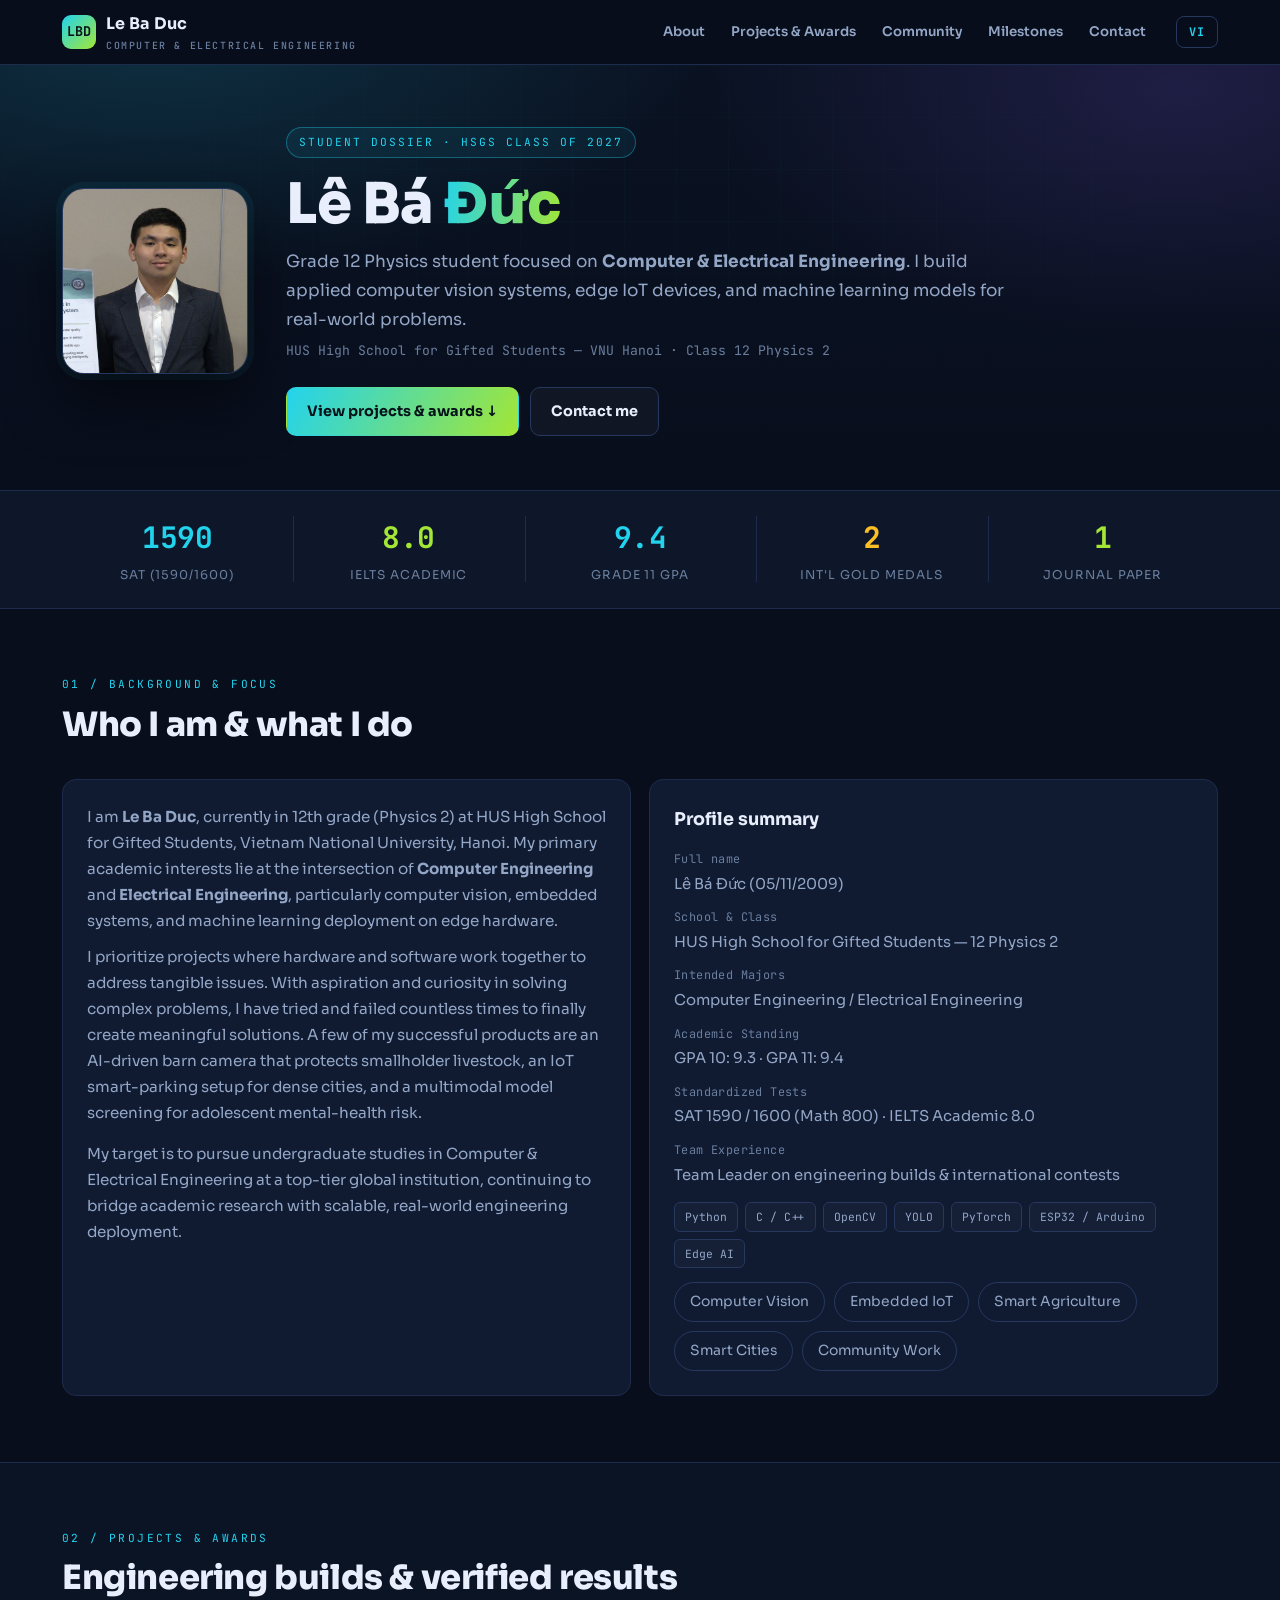
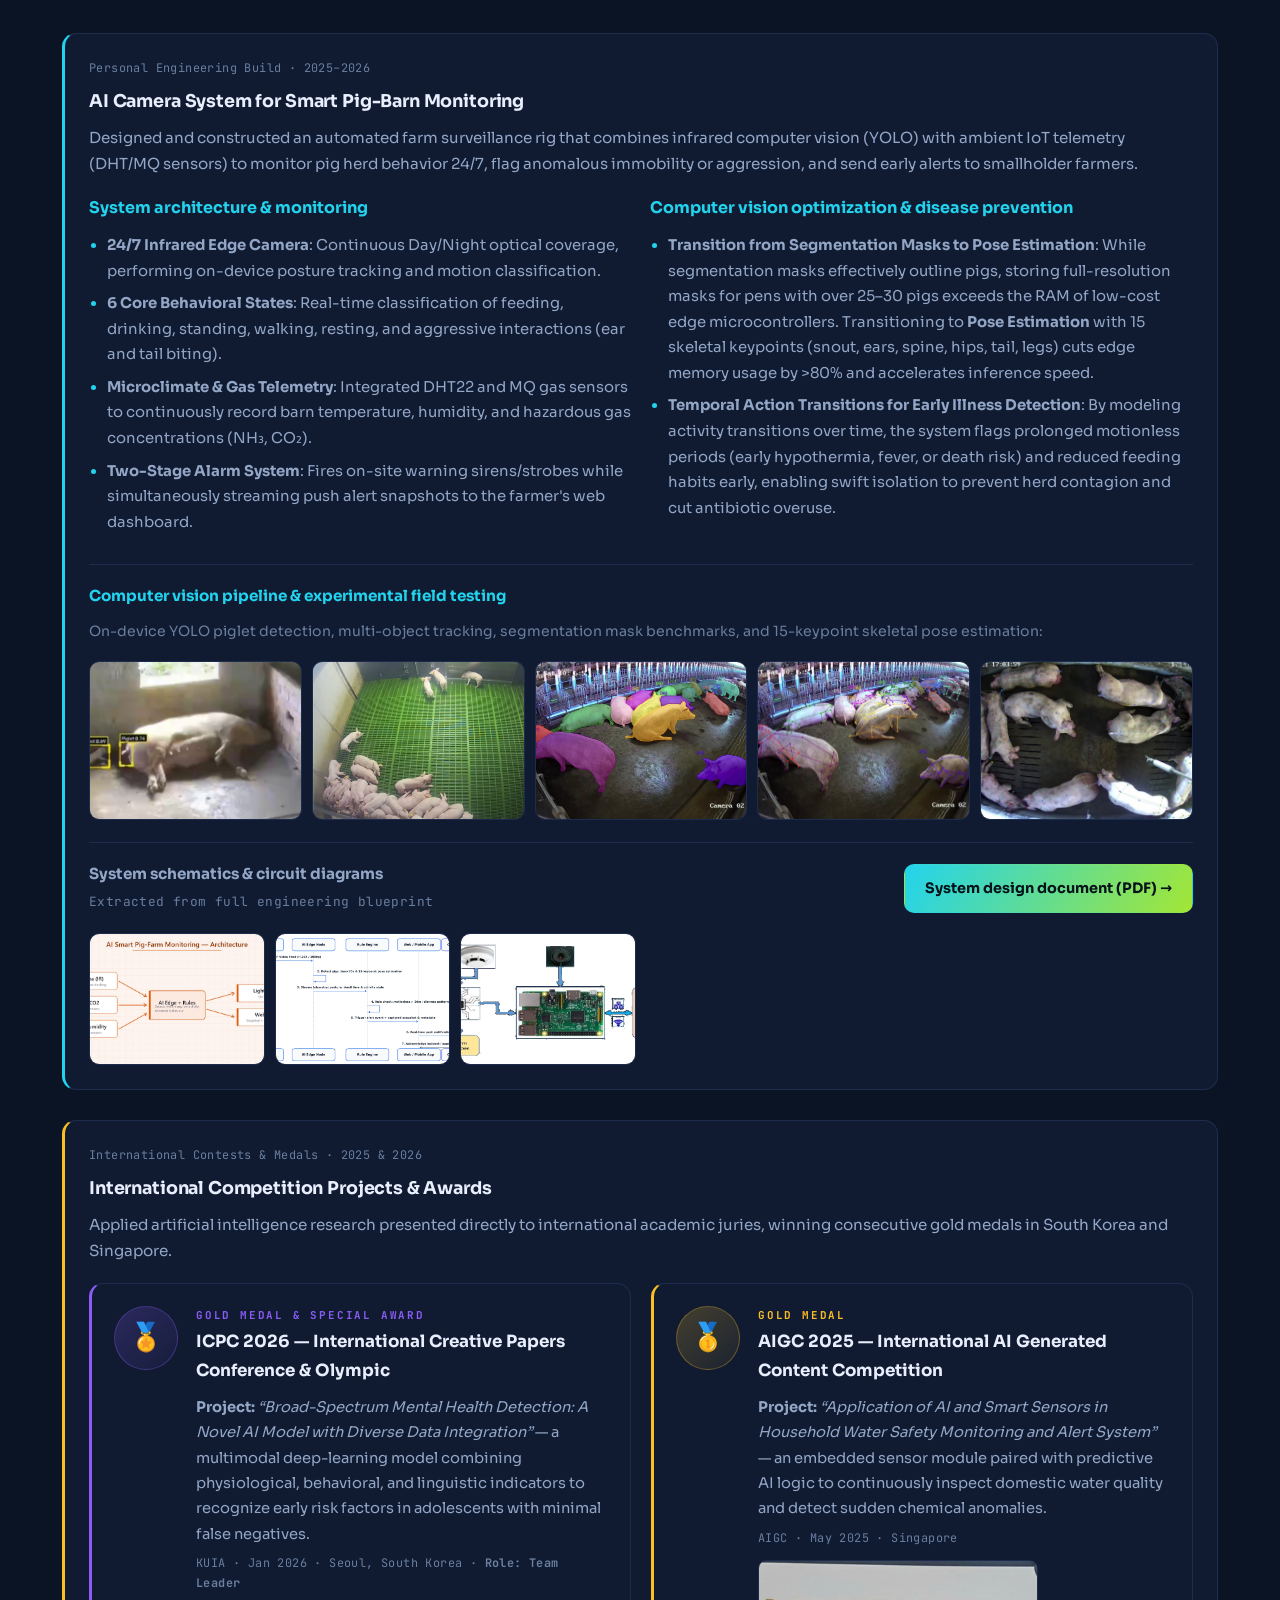
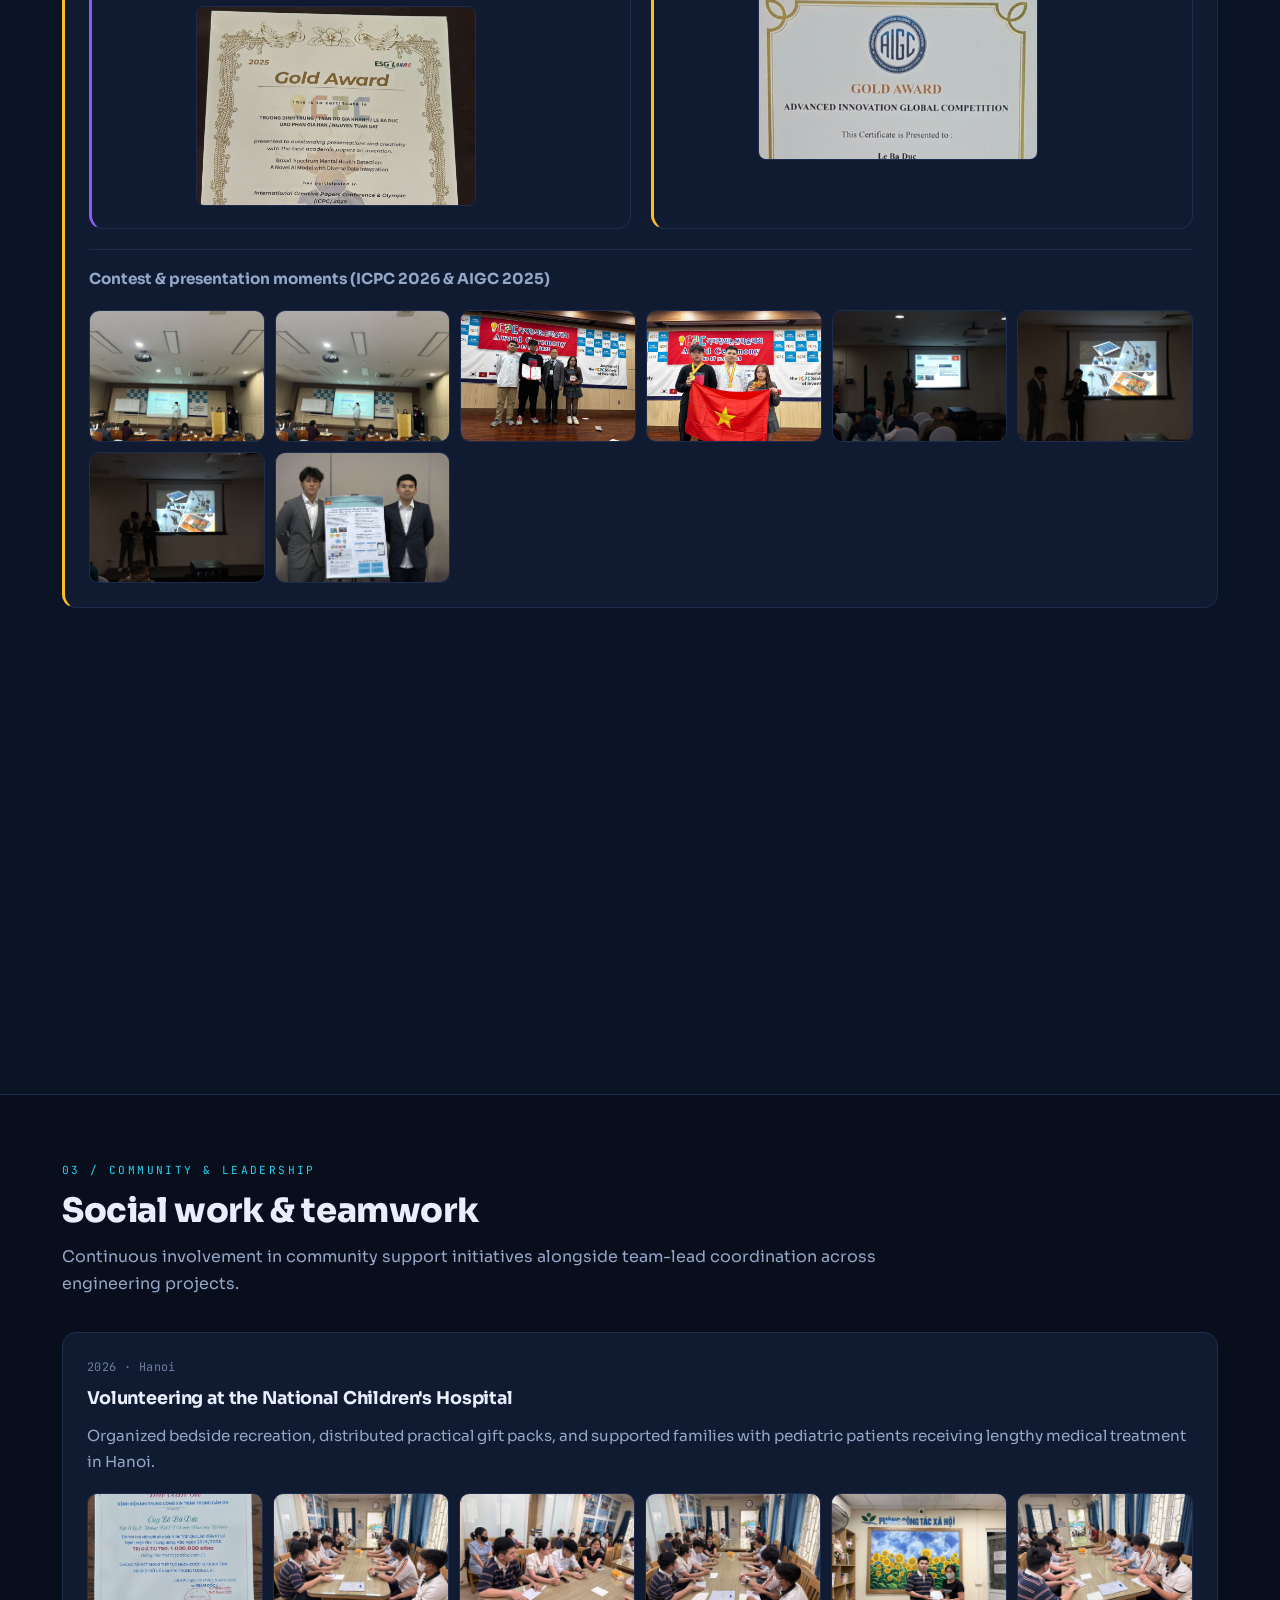
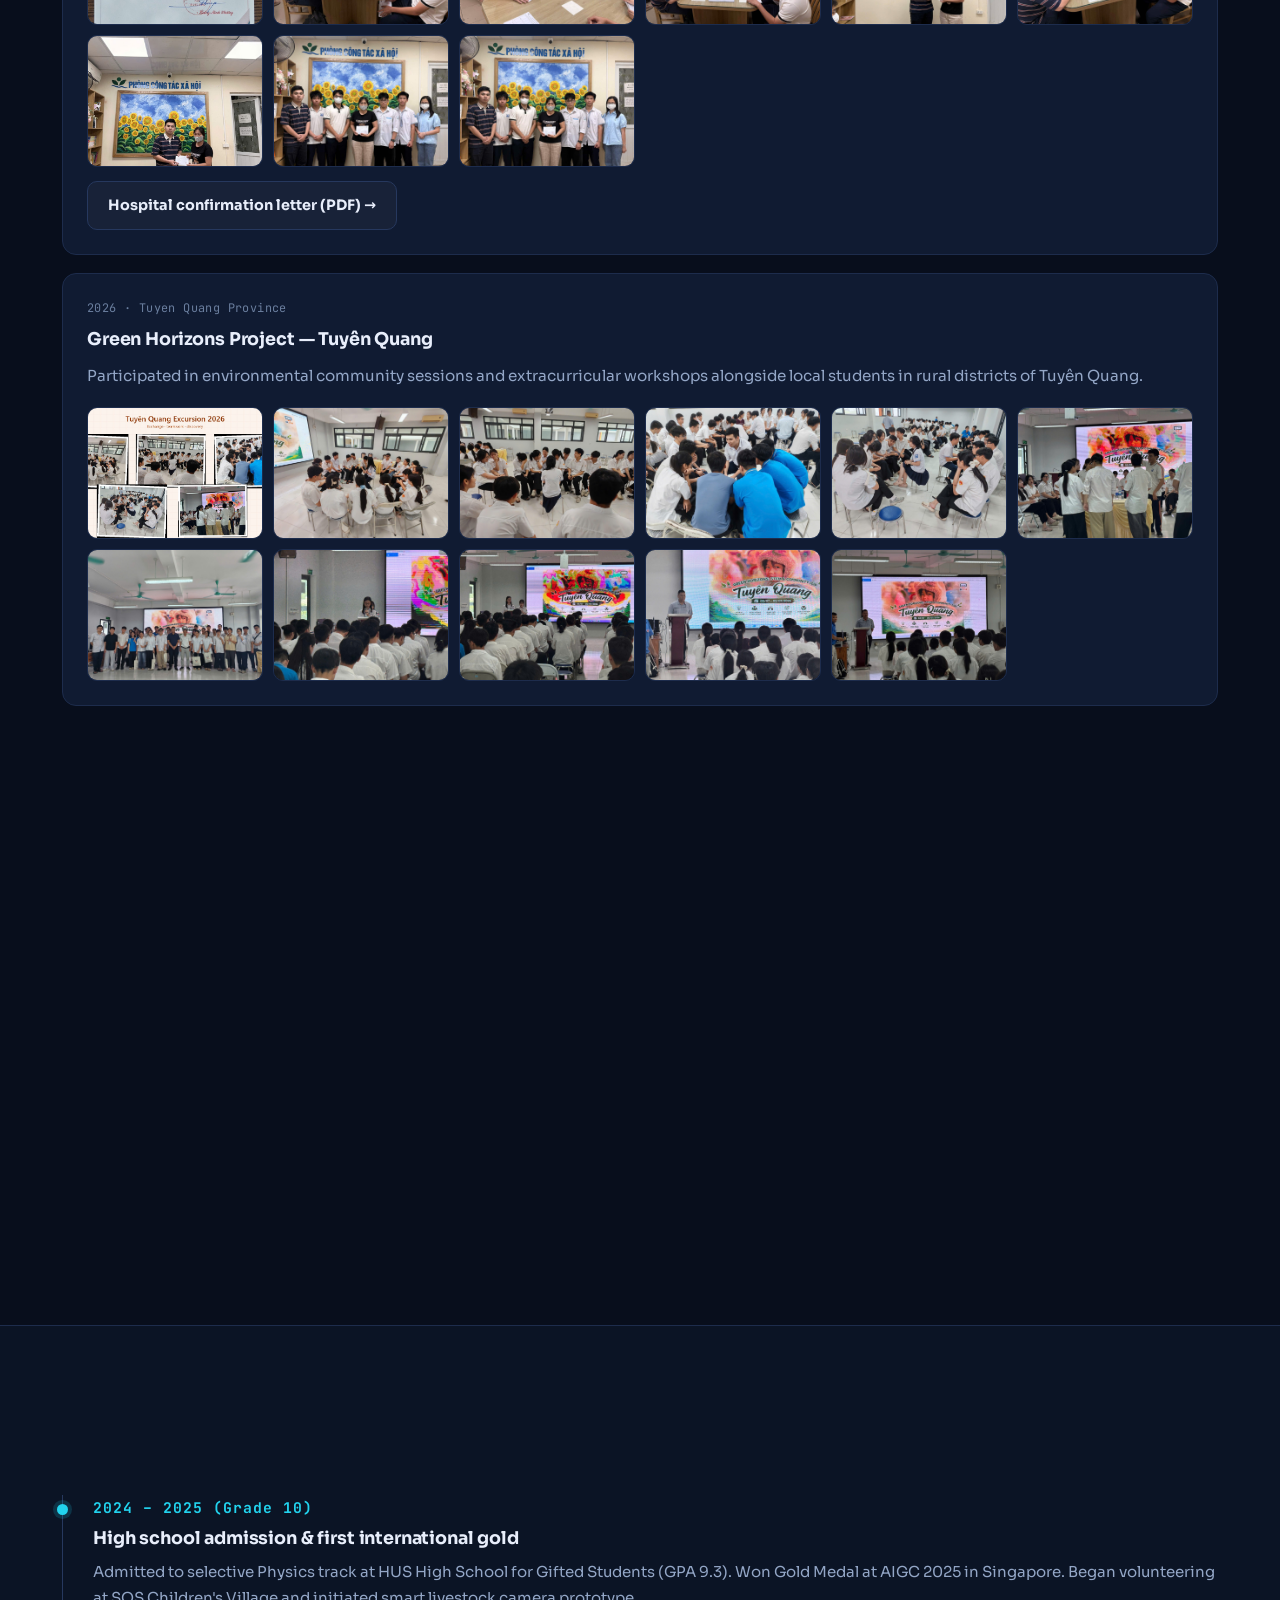
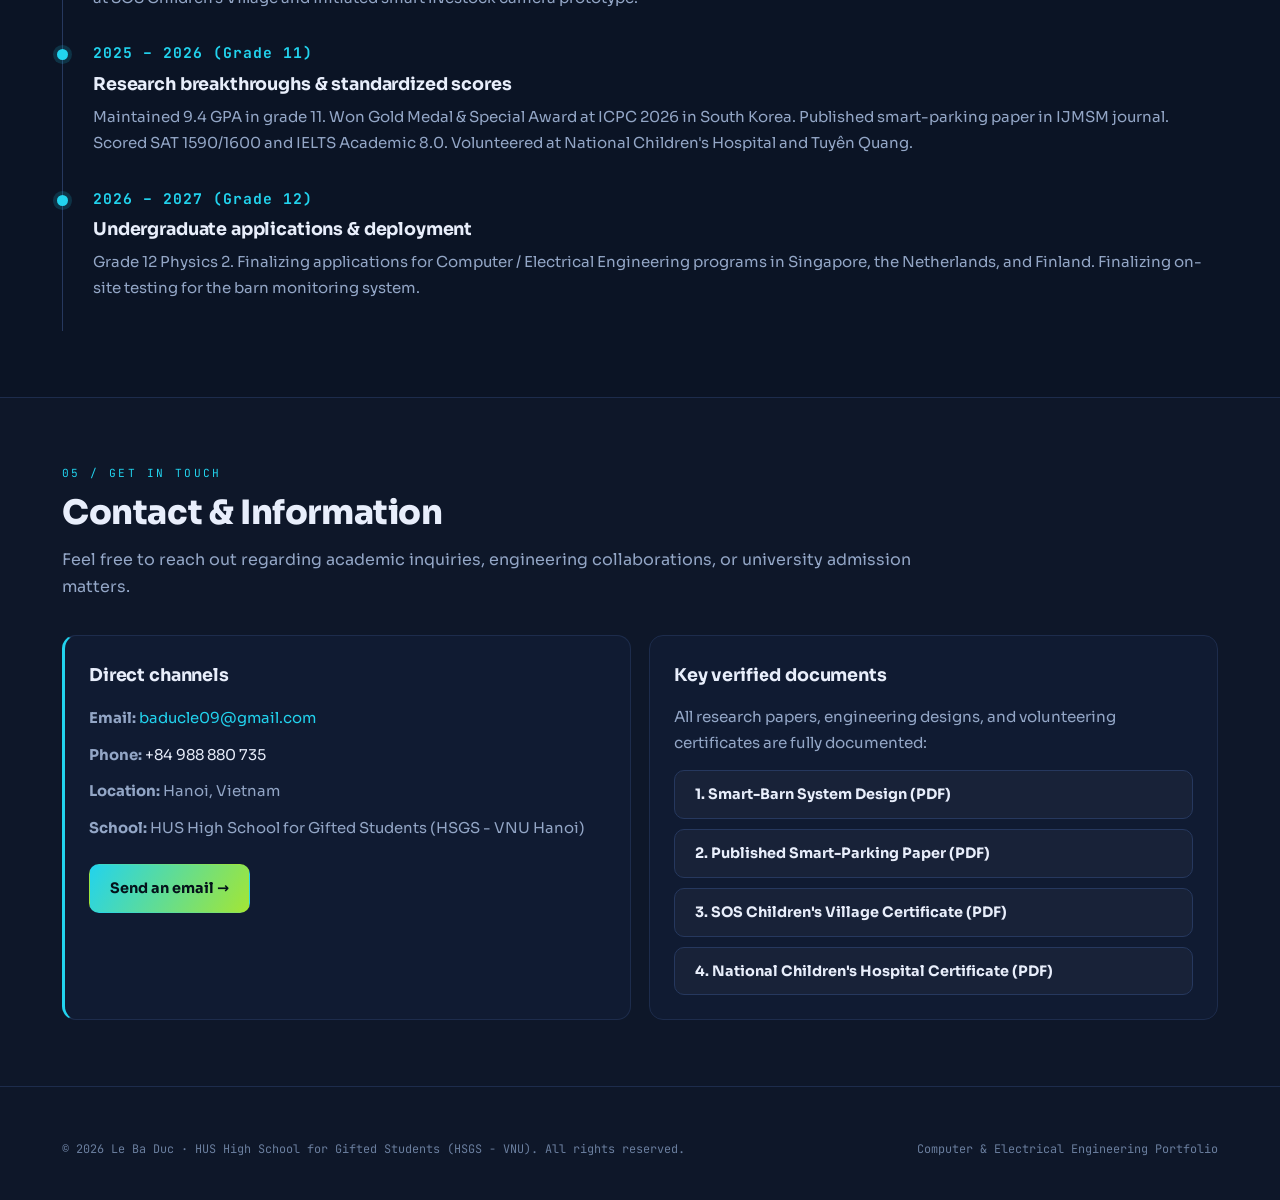
==== commit 74f38a06: "refactor: update personal philosophy statement, remove redundant projects lead paragraph, and genera" ====
--- a/index.html
+++ b/index.html
@@ -78,10 +78,10 @@
           <span data-en>I am <b>Le Ba Duc</b>, currently in 12th grade (Physics 2) at HUS High School for Gifted Students, Vietnam National University, Hanoi. My primary academic interests lie at the intersection of <b>Computer Engineering</b> and <b>Electrical Engineering</b>, particularly computer vision, embedded systems, and machine learning deployment on edge hardware.</span><span data-vi>Em là <b>Lê Bá Đức</b>, học sinh lớp <b>12 Lý 2</b> tại trường THPT Chuyên Khoa học Tự nhiên (HSGS) &mdash; ĐHQG Hà Nội. Em đam mê lĩnh vực giao thoa giữa <b>Kỹ thuật Máy tính</b> và <b>Kỹ thuật Điện</b>, đặc biệt là thị giác máy tính, hệ thống nhúng và tối ưu hóa mô hình học máy chạy trên phần cứng biên (Edge AI).</span>
         </p>
         <p>
-          <span data-en>Instead of treating algorithms as purely theoretical exercises, I prioritize projects where hardware and software work together to address tangible issues: an AI-driven barn camera that protects smallholder livestock, an IoT smart-parking setup for dense cities, and a multimodal model screening for adolescent mental-health risk.</span><span data-vi>Thay vì chỉ làm mô hình lý thuyết trên máy tính, em luôn ưu tiên đưa phần mềm kết hợp với phần cứng để giải quyết các bài toán cụ thể: hệ thống camera AI bảo vệ đàn vật nuôi cho các hộ chăn nuôi nhỏ, giải pháp IoT hỗ trợ giao thông tĩnh tại đô thị, hay mô hình AI phát hiện sớm dấu hiệu bất ổn tâm lý ở lứa tuổi học sinh.</span>
+          <span data-en>I prioritize projects where hardware and software work together to address tangible issues. With aspiration and curiosity in solving complex problems, I have tried and failed countless times to finally create meaningful solutions. A few of my successful products are an AI-driven barn camera that protects smallholder livestock, an IoT smart-parking setup for dense cities, and a multimodal model screening for adolescent mental-health risk.</span><span data-vi>Em luôn ưu tiên các dự án kết hợp chặt chẽ giữa phần cứng và phần mềm để giải quyết các vấn đề thực tế. Bằng khát khao và sự tò mò trong việc giải quyết các bài toán phức tạp, em đã trải qua vô số lần thử nghiệm và thất bại để tạo ra những giải pháp có ý nghĩa. Một số sản phẩm tiêu biểu của em là hệ thống camera AI bảo vệ đàn vật nuôi cho các hộ chăn nuôi nhỏ, giải pháp IoT đỗ xe thông minh cho đô thị, và mô hình đa phương thức sàng lọc sớm sức khỏe tâm lý học đường.</span>
         </p>
         <p style="margin-top:14px">
-          <span data-en>My target is to pursue undergraduate studies in Computer / Electrical Engineering in Singapore, the Netherlands, or Finland, continuing to deploy practical engineering solutions from laboratory prototyping to real-world deployment.</span><span data-vi>Mục tiêu của em là theo học bậc đại học ngành Kỹ thuật Máy tính / Kỹ thuật Điện tại Singapore, Hà Lan hoặc Phần Lan, tiếp tục phát triển các sản phẩm công nghệ từ nguyên mẫu thử nghiệm ra ứng dụng thực tiễn.</span>
+          <span data-en>My target is to pursue undergraduate studies in Computer &amp; Electrical Engineering at a top-tier global institution, continuing to bridge academic research with scalable, real-world engineering deployment.</span><span data-vi>Mục tiêu của em là theo học bậc đại học ngành Kỹ thuật Máy tính &amp; Kỹ thuật Điện tại một môi trường đào tạo quốc tế hàng đầu, tiếp tục đưa các nghiên cứu từ phòng thí nghiệm ra ứng dụng thực tiễn.</span>
         </p>
       </div>
 
@@ -116,9 +116,6 @@
     <div class="sechead rv">
       <div class="eyebrow">02 / <span data-en>Projects &amp; Awards</span><span data-vi>Dự án &amp; Giải thưởng</span></div>
       <h2><span data-en>Engineering builds &amp; verified results</span><span data-vi>Dự án kỹ thuật, nghiên cứu &amp; kết quả</span></h2>
-      <p class="lead">
-        <span data-en>Each build reflects a concrete engineering challenge: from autonomous livestock surveillance and published urban IoT research to international award-winning AI models.</span><span data-vi>Mỗi dự án đều gắn liền với một bài toán kỹ thuật cụ thể: từ sản phẩm camera AI giám sát chăn nuôi tự chế tạo, bài báo khoa học về IoT giao thông đô thị, đến các đề tài đoạt giải Vàng quốc tế.</span>
-      </p>
     </div>
 
     <!-- DỰ ÁN 1: CAMERA AI CHUỒNG LỢN (SẢN PHẨM CÁ NHÂN) -->
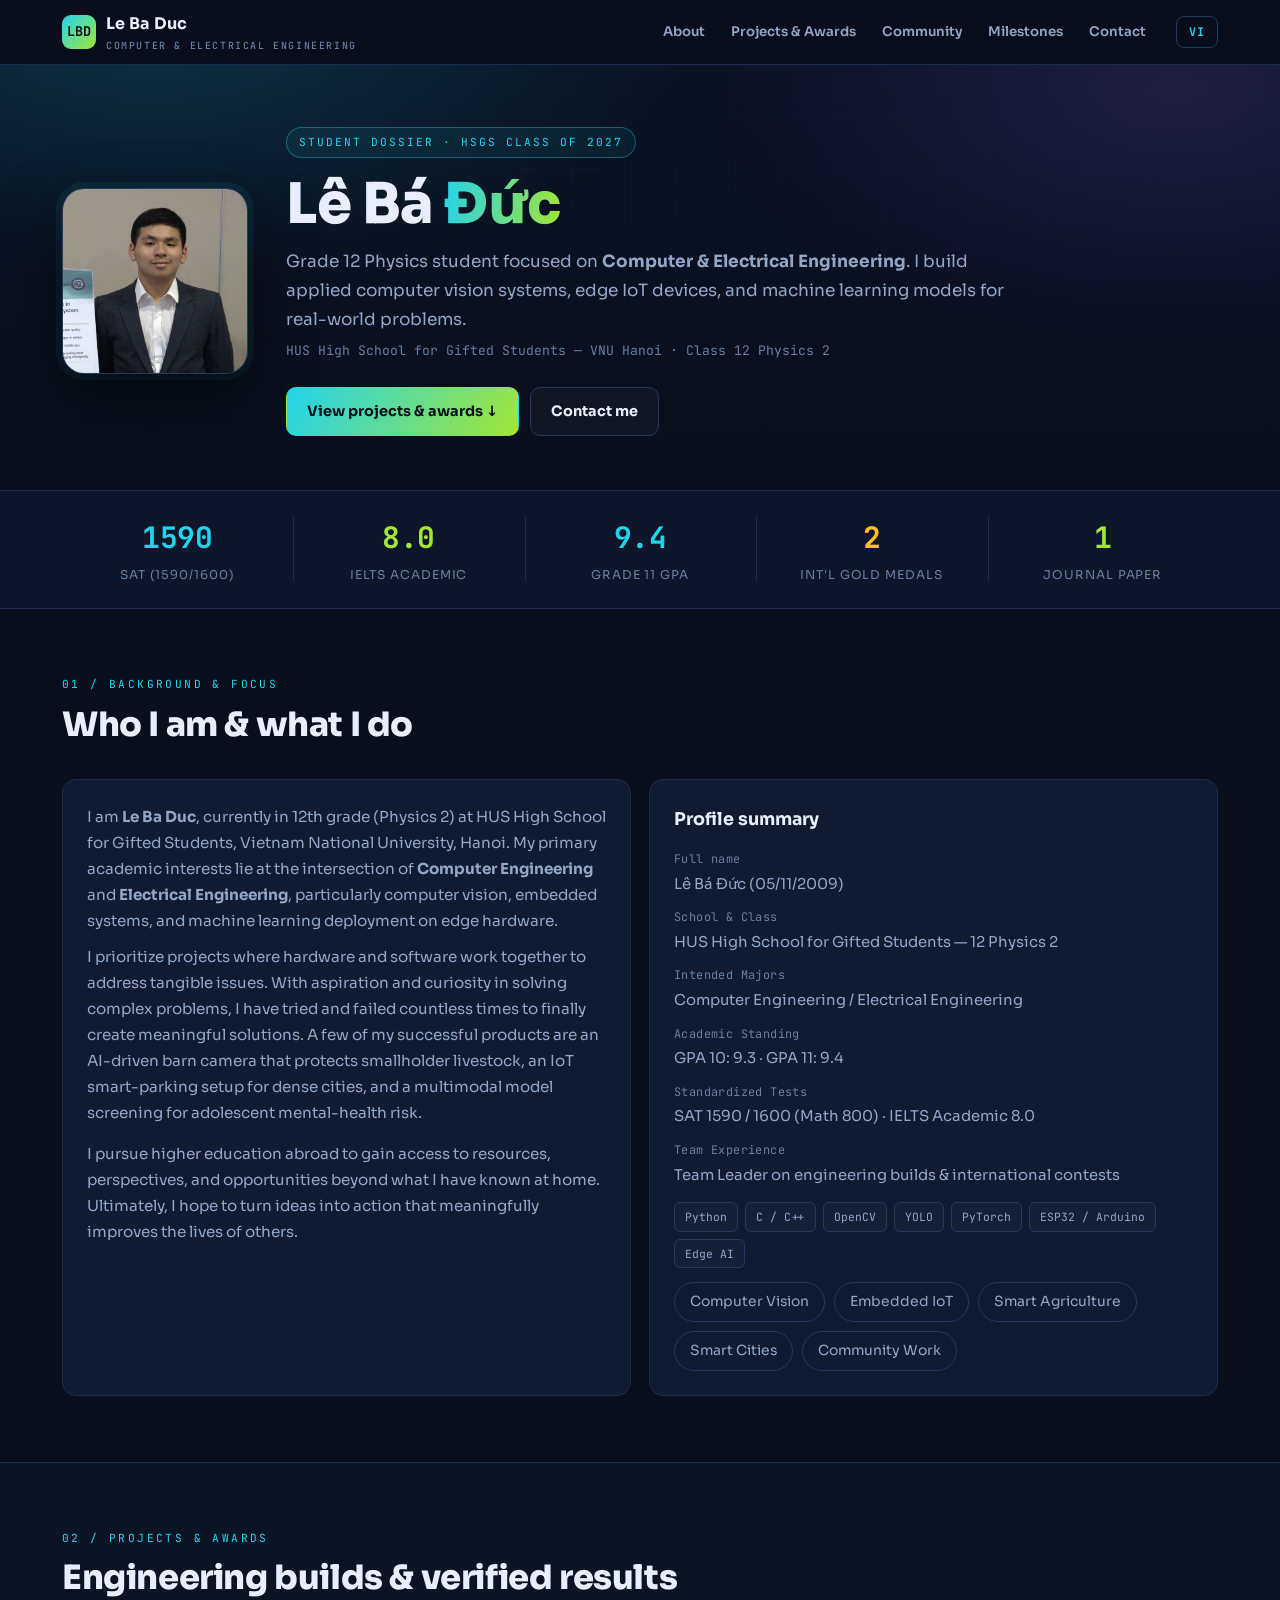
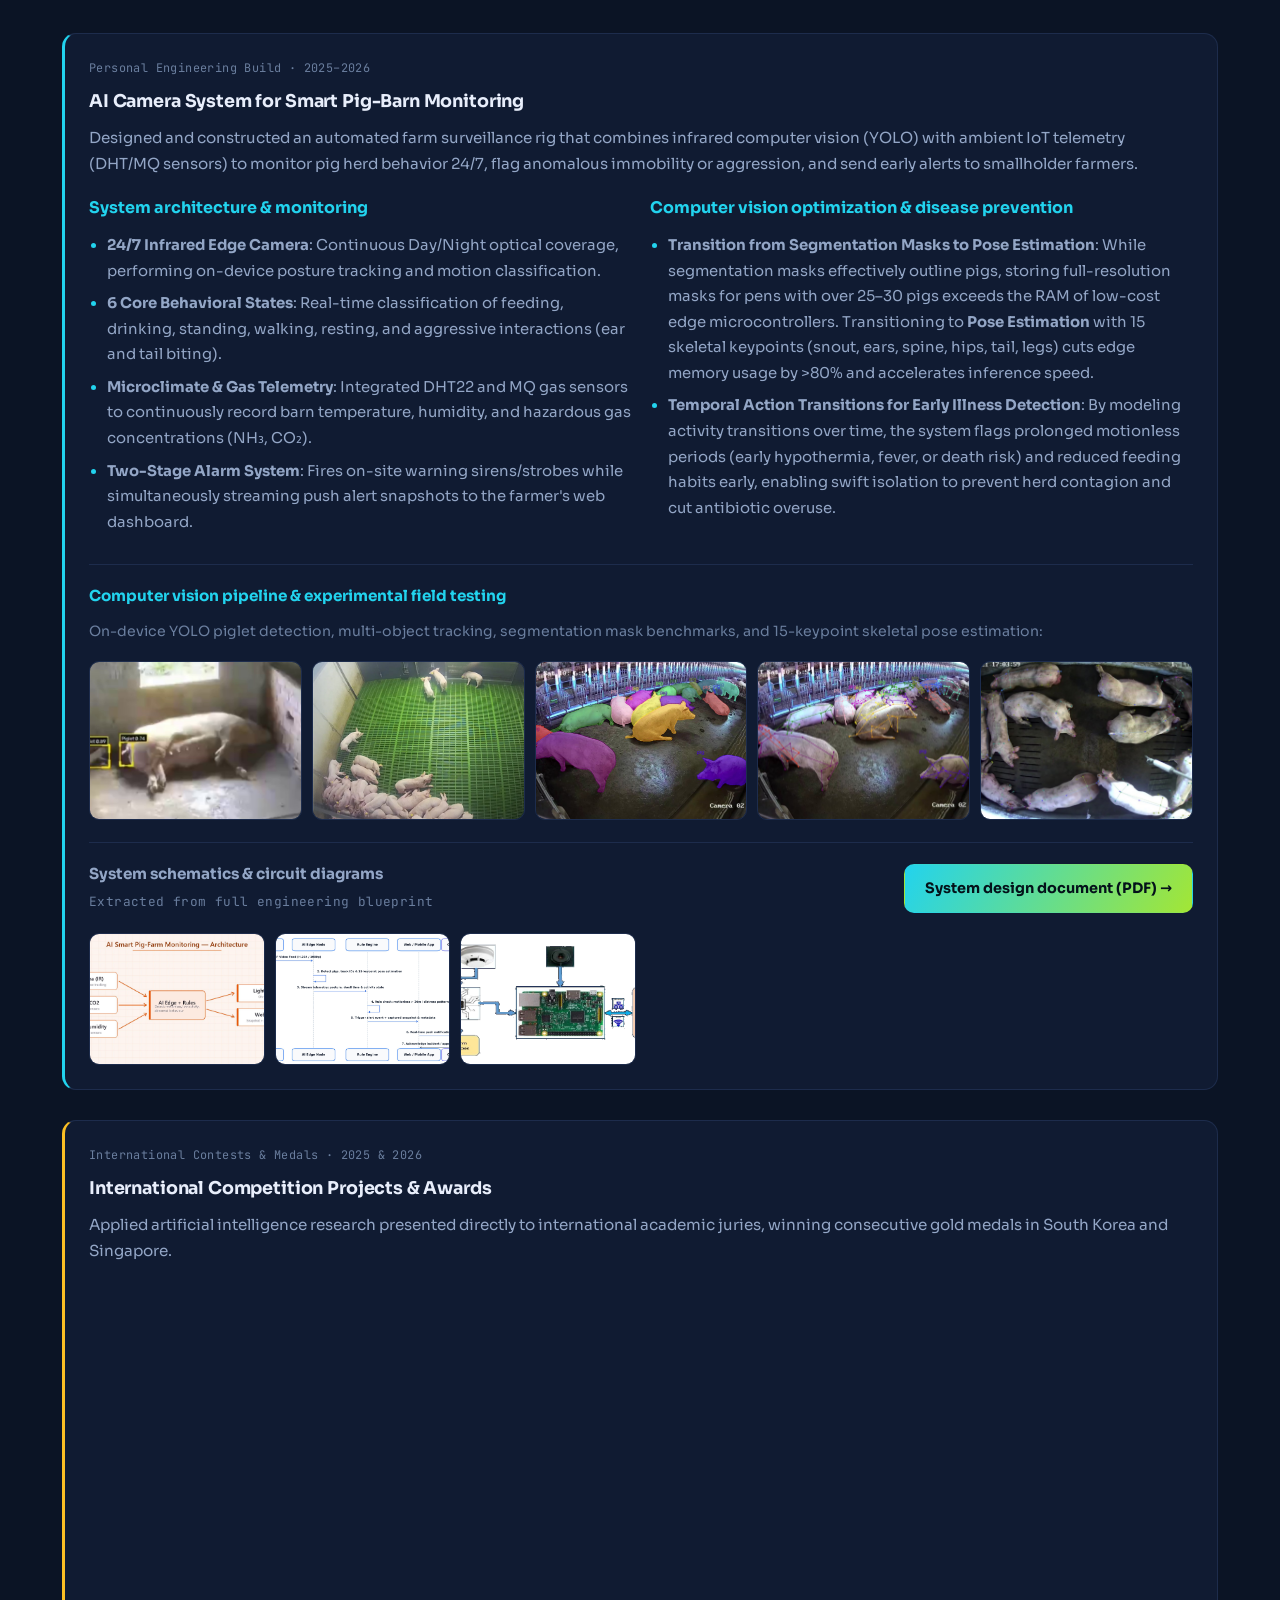
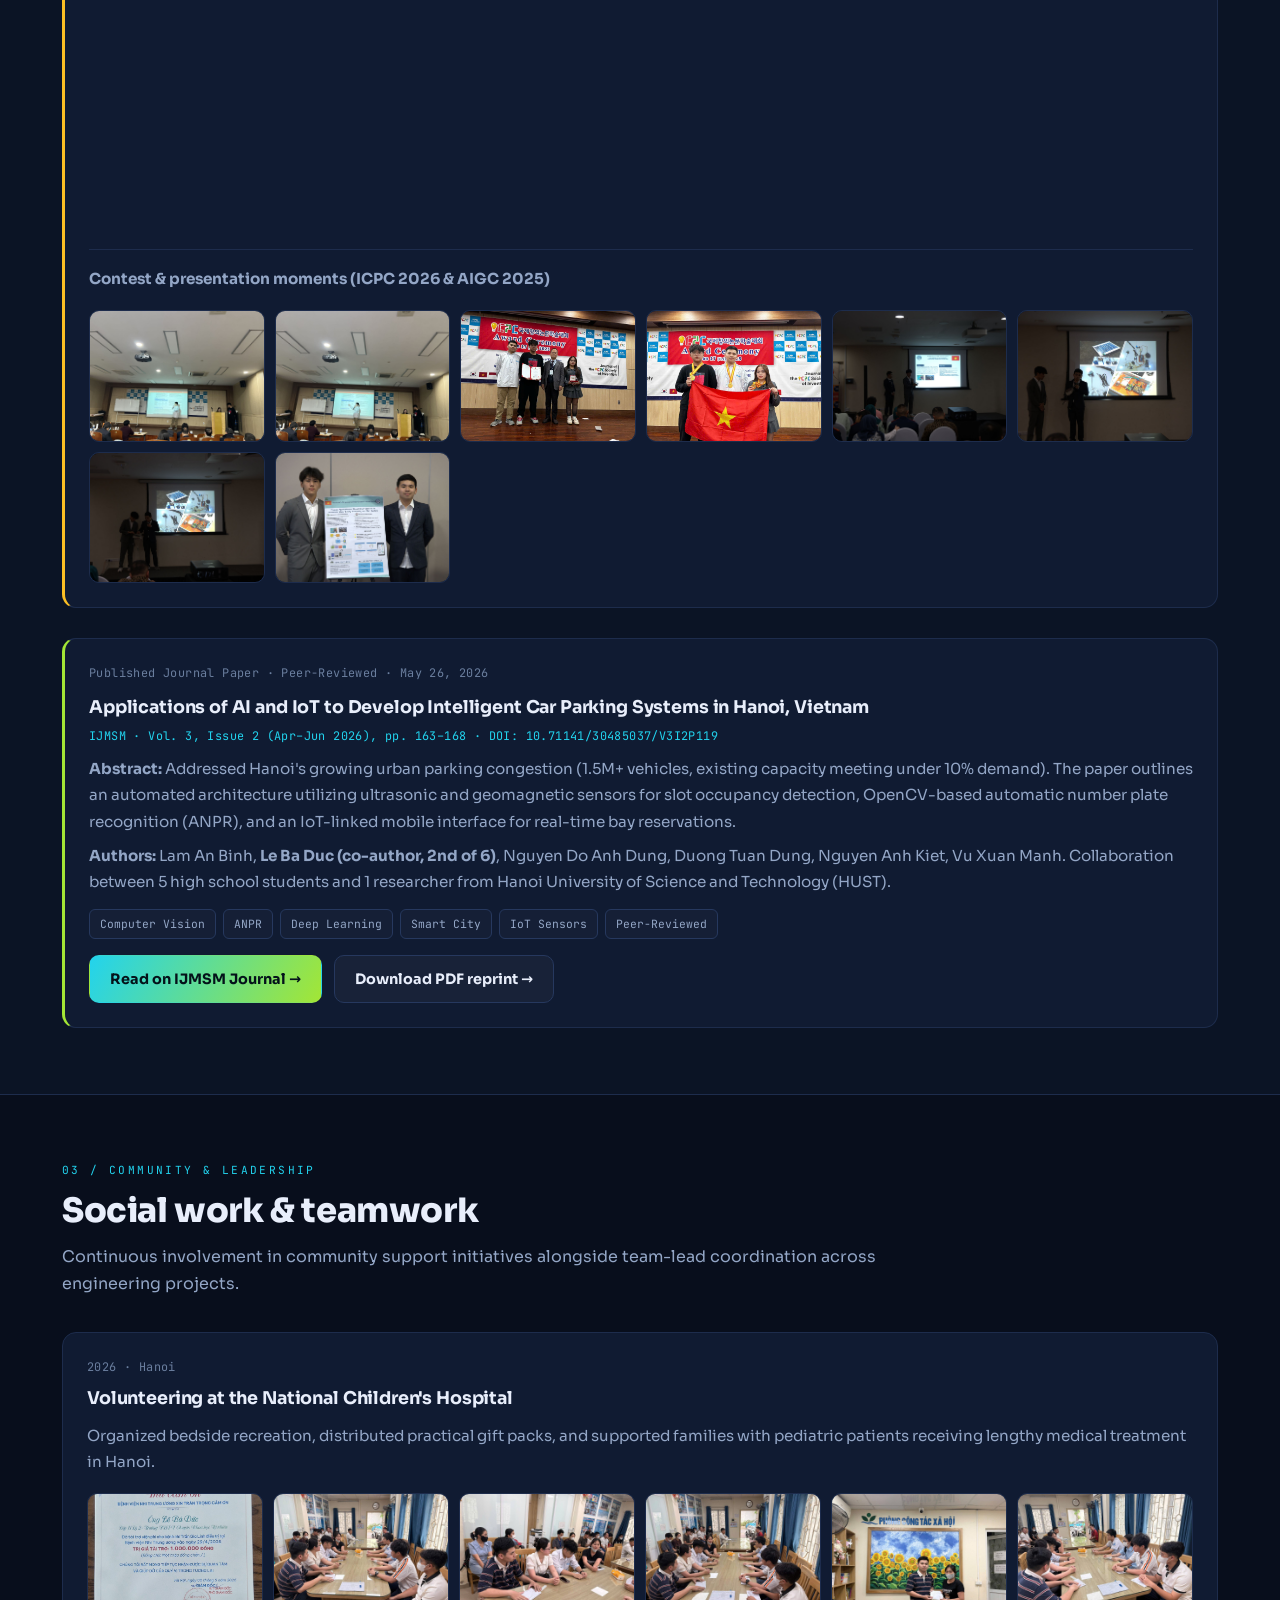
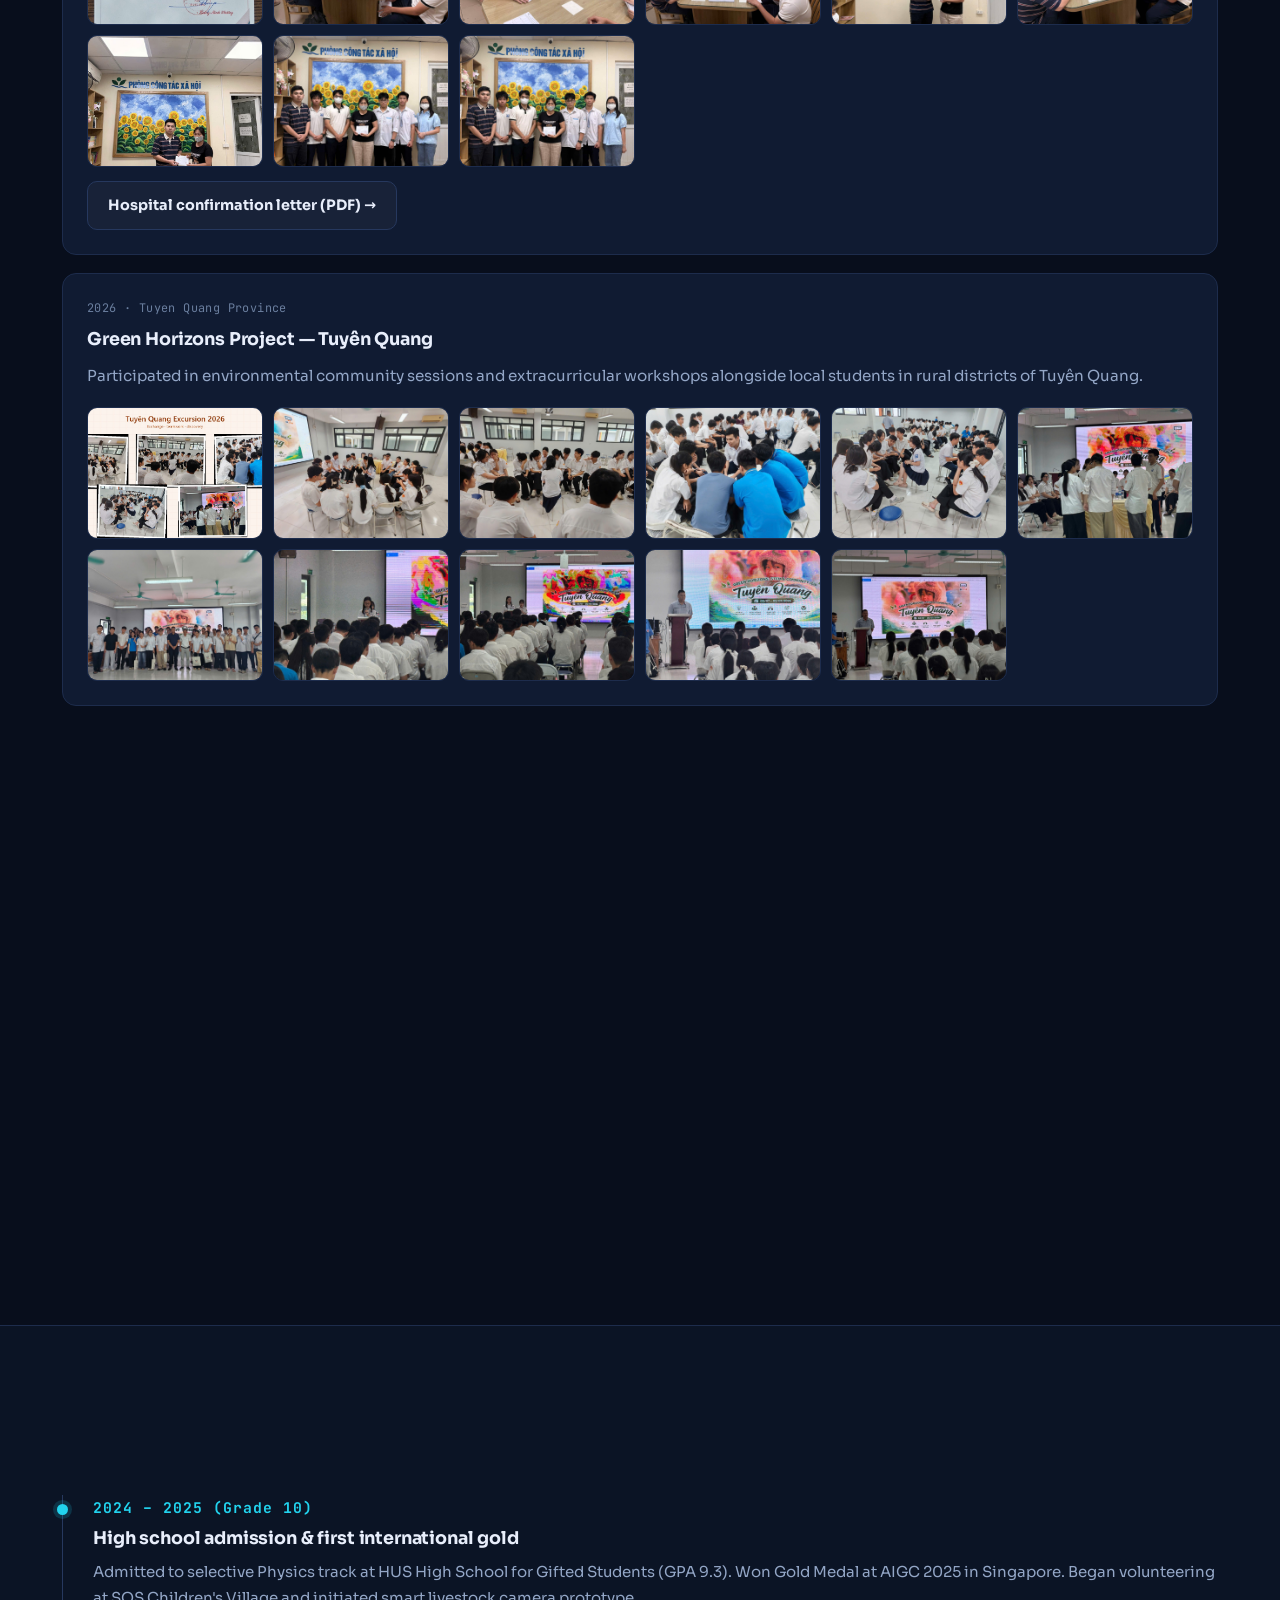
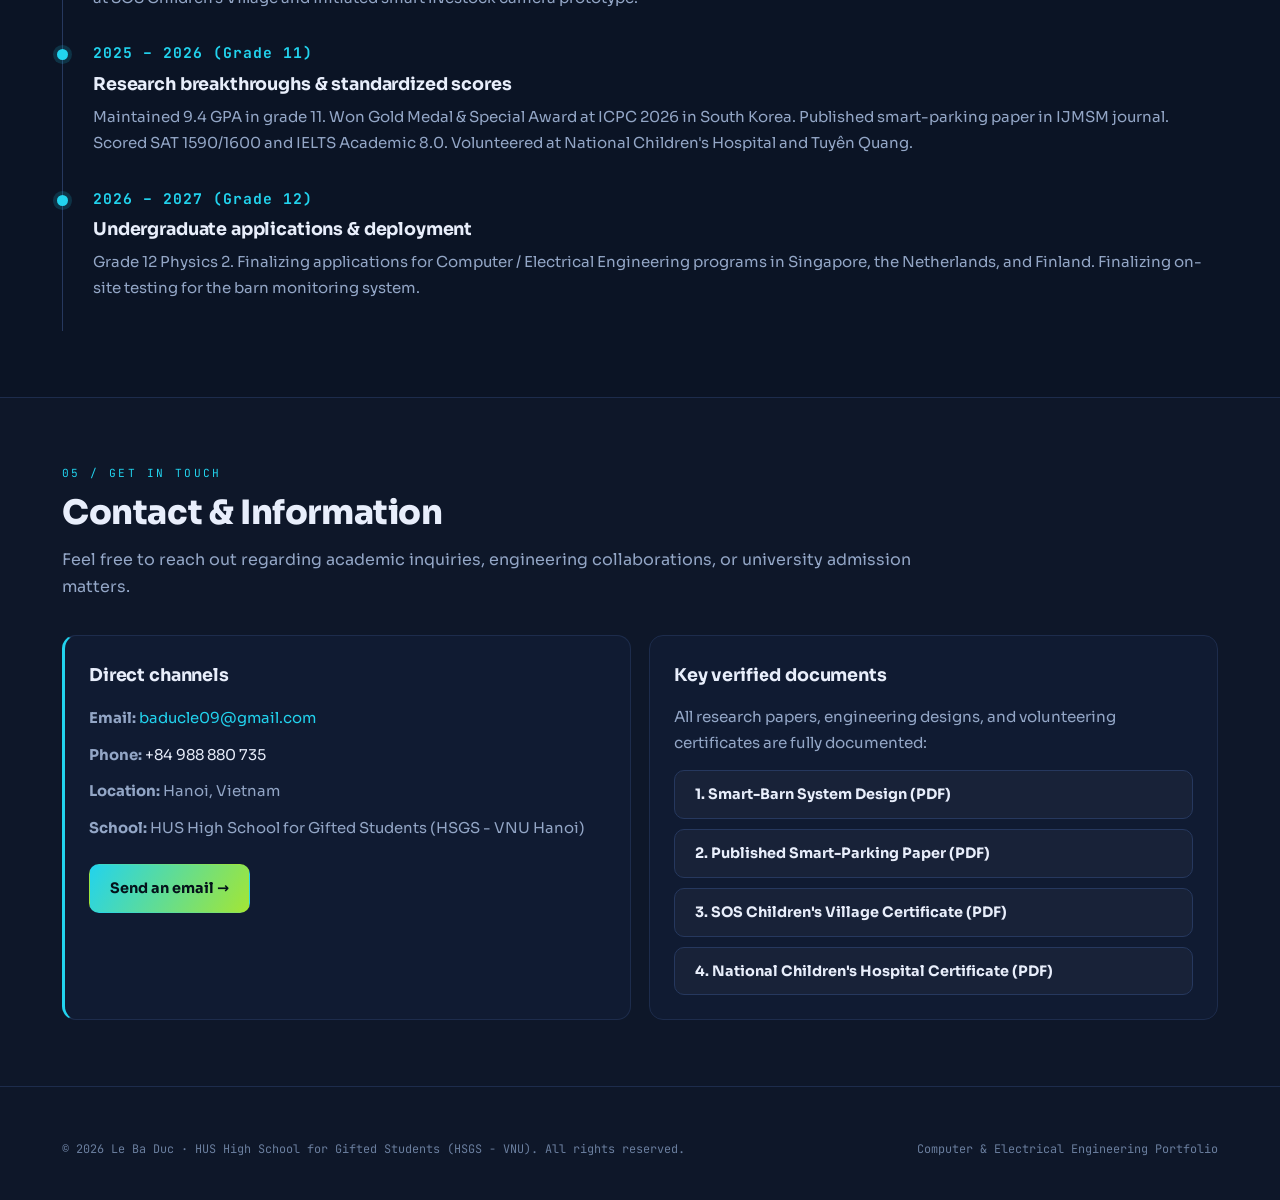
==== commit f85741c8: "refactor: update study abroad target statement as finalized by academic mentors" ====
--- a/index.html
+++ b/index.html
@@ -81,7 +81,7 @@
           <span data-en>I prioritize projects where hardware and software work together to address tangible issues. With aspiration and curiosity in solving complex problems, I have tried and failed countless times to finally create meaningful solutions. A few of my successful products are an AI-driven barn camera that protects smallholder livestock, an IoT smart-parking setup for dense cities, and a multimodal model screening for adolescent mental-health risk.</span><span data-vi>Em luôn ưu tiên các dự án kết hợp chặt chẽ giữa phần cứng và phần mềm để giải quyết các vấn đề thực tế. Bằng khát khao và sự tò mò trong việc giải quyết các bài toán phức tạp, em đã trải qua vô số lần thử nghiệm và thất bại để tạo ra những giải pháp có ý nghĩa. Một số sản phẩm tiêu biểu của em là hệ thống camera AI bảo vệ đàn vật nuôi cho các hộ chăn nuôi nhỏ, giải pháp IoT đỗ xe thông minh cho đô thị, và mô hình đa phương thức sàng lọc sớm sức khỏe tâm lý học đường.</span>
         </p>
         <p style="margin-top:14px">
-          <span data-en>My target is to pursue undergraduate studies in Computer &amp; Electrical Engineering at a top-tier global institution, continuing to bridge academic research with scalable, real-world engineering deployment.</span><span data-vi>Mục tiêu của em là theo học bậc đại học ngành Kỹ thuật Máy tính &amp; Kỹ thuật Điện tại một môi trường đào tạo quốc tế hàng đầu, tiếp tục đưa các nghiên cứu từ phòng thí nghiệm ra ứng dụng thực tiễn.</span>
+          <span data-en>I pursue higher education abroad to gain access to resources, perspectives, and opportunities beyond what I have known at home. Ultimately, I hope to turn ideas into action that meaningfully improves the lives of others.</span><span data-vi>Em theo đuổi con đường học tập tại nước ngoài nhằm tiếp cận những nguồn lực, góc nhìn và cơ hội vượt ra ngoài những gì đã biết tại quê nhà. Sau cùng, em kỳ vọng sẽ biến những ý tưởng thành hành động cụ thể nhằm nâng cao chất lượng cuộc sống cho cộng đồng.</span>
         </p>
       </div>
 
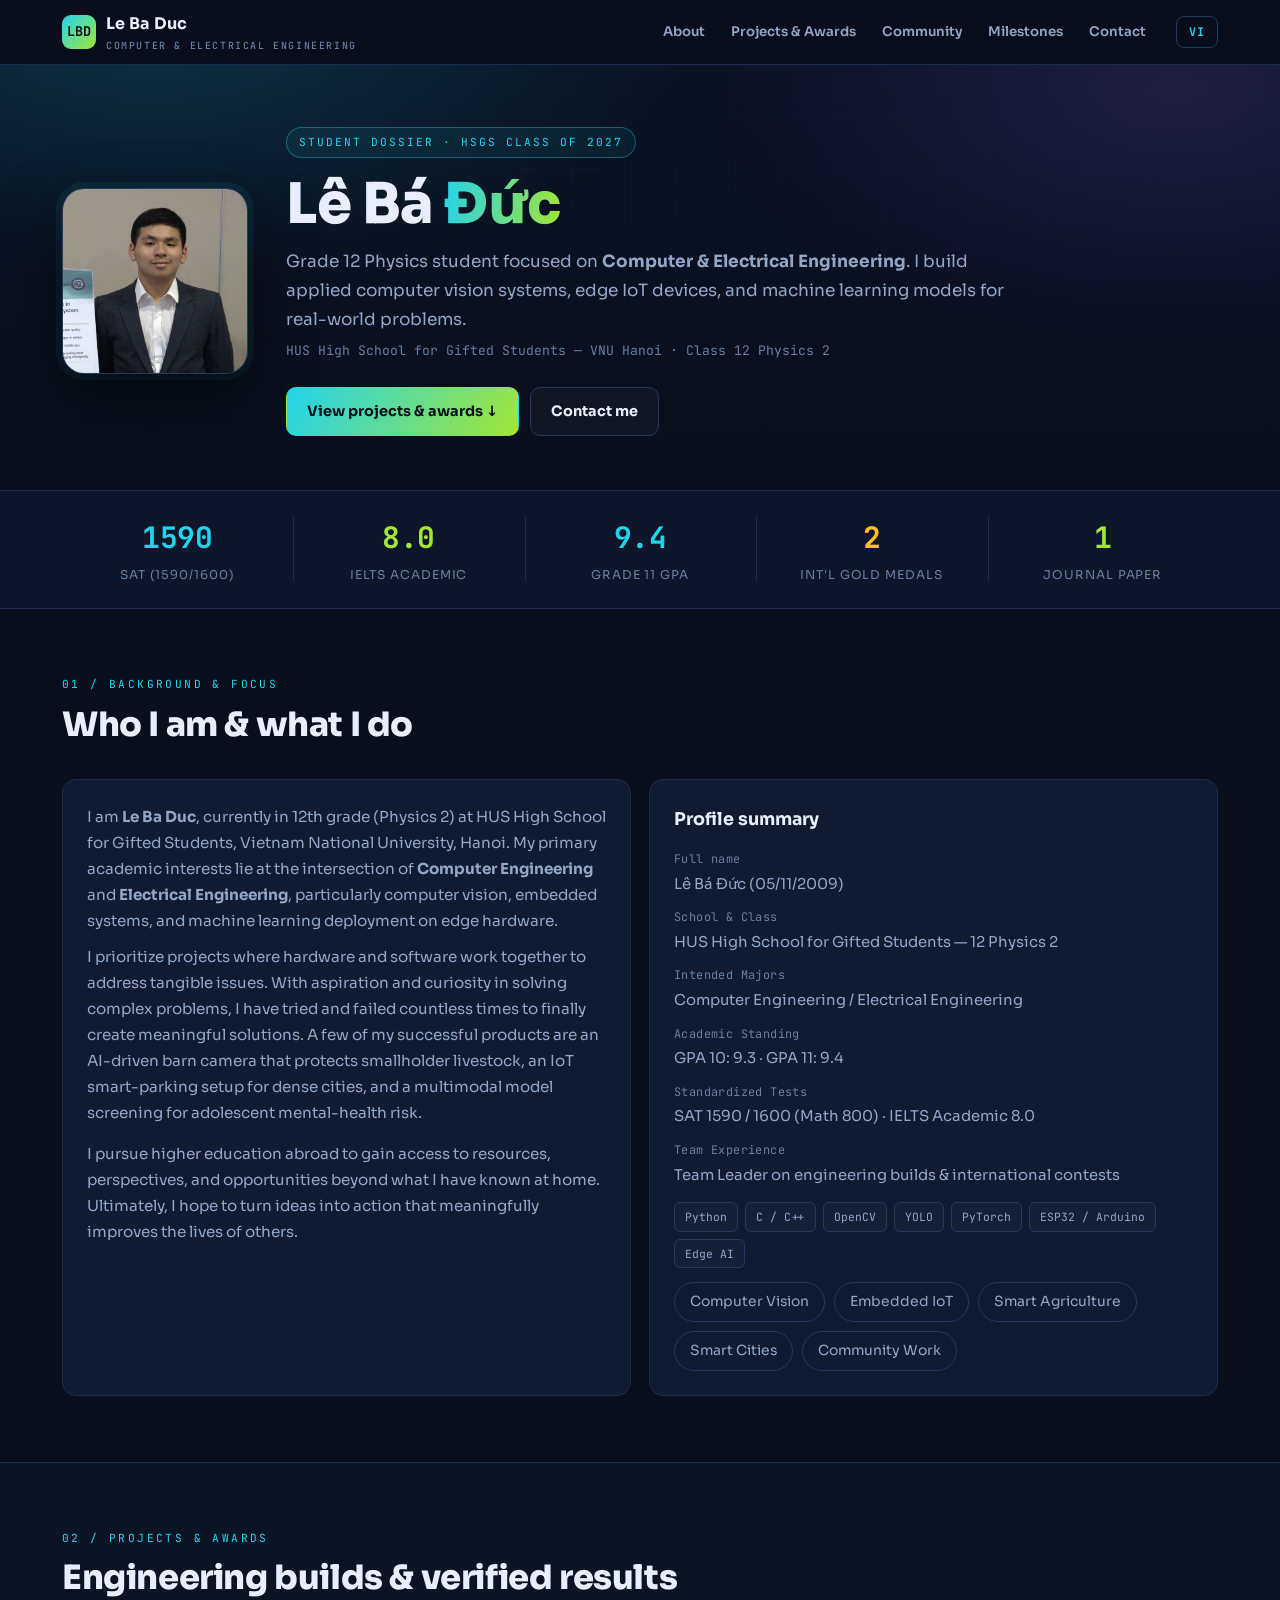
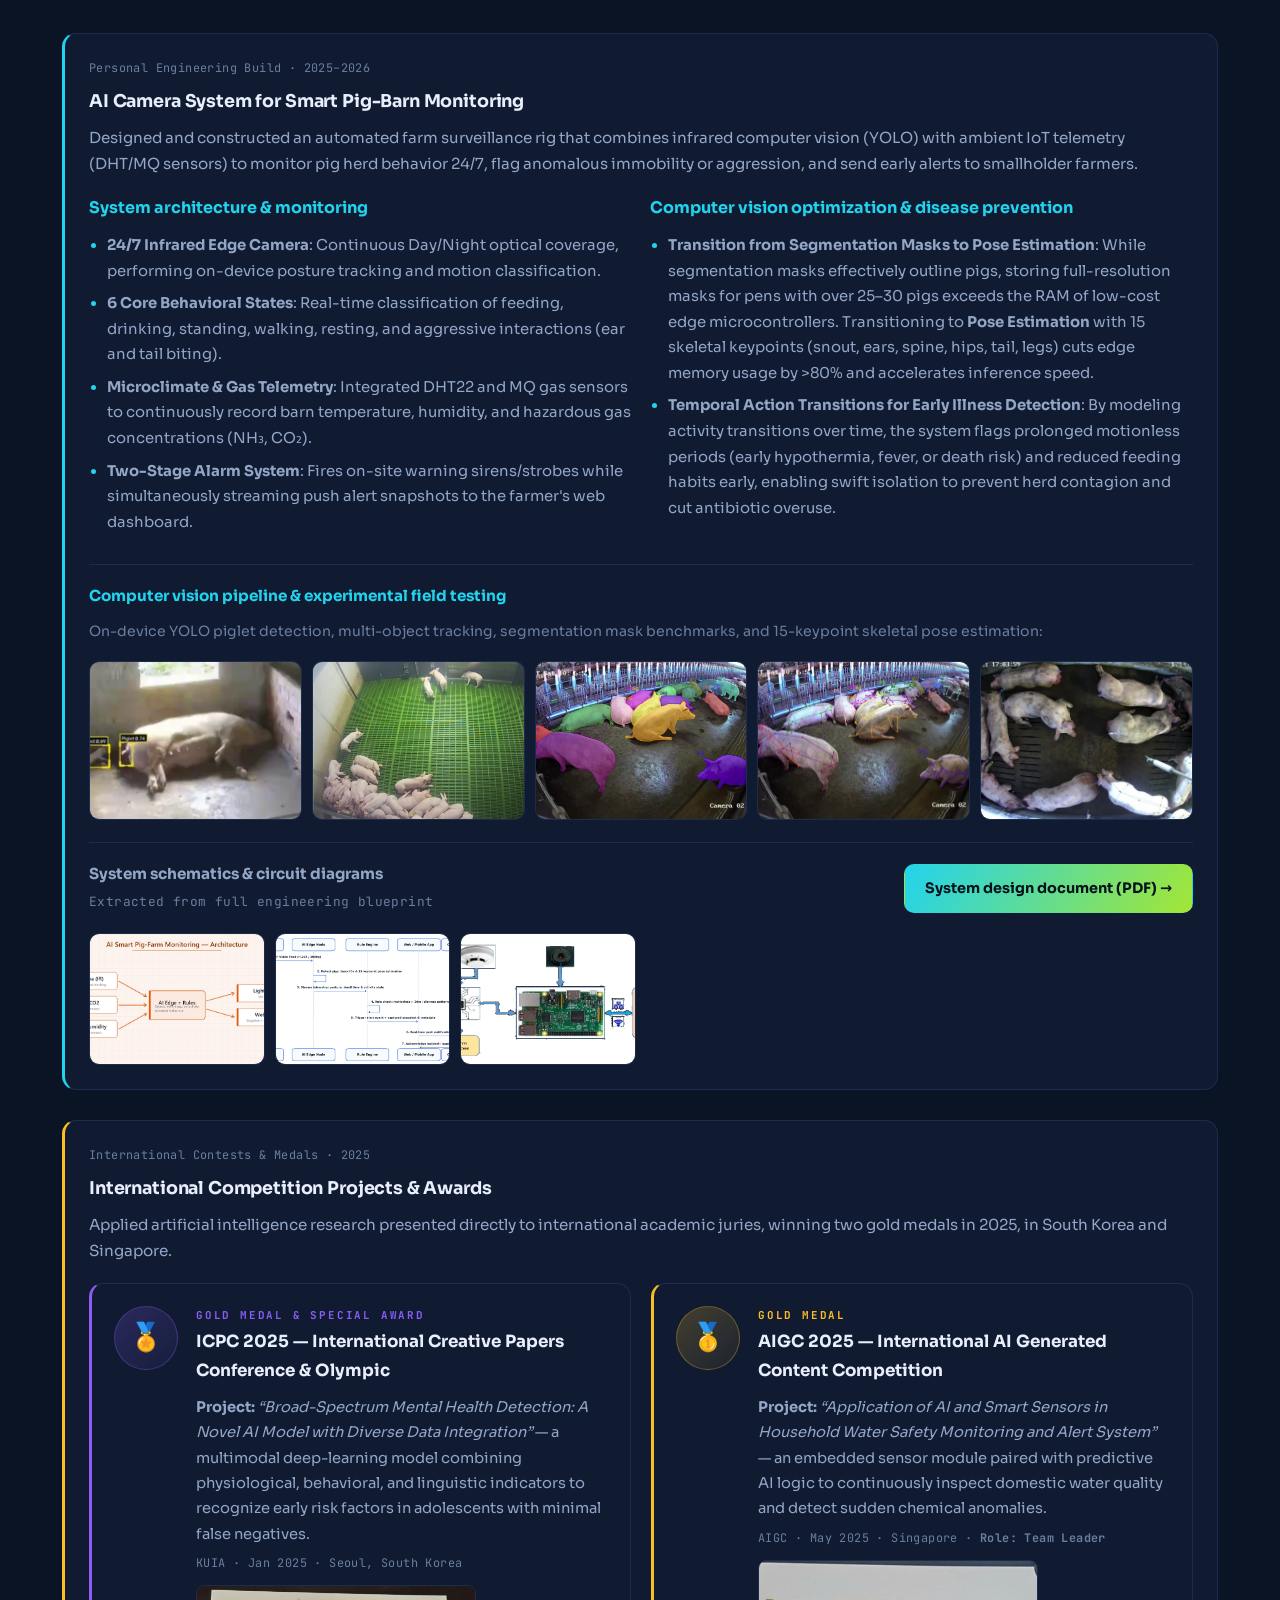
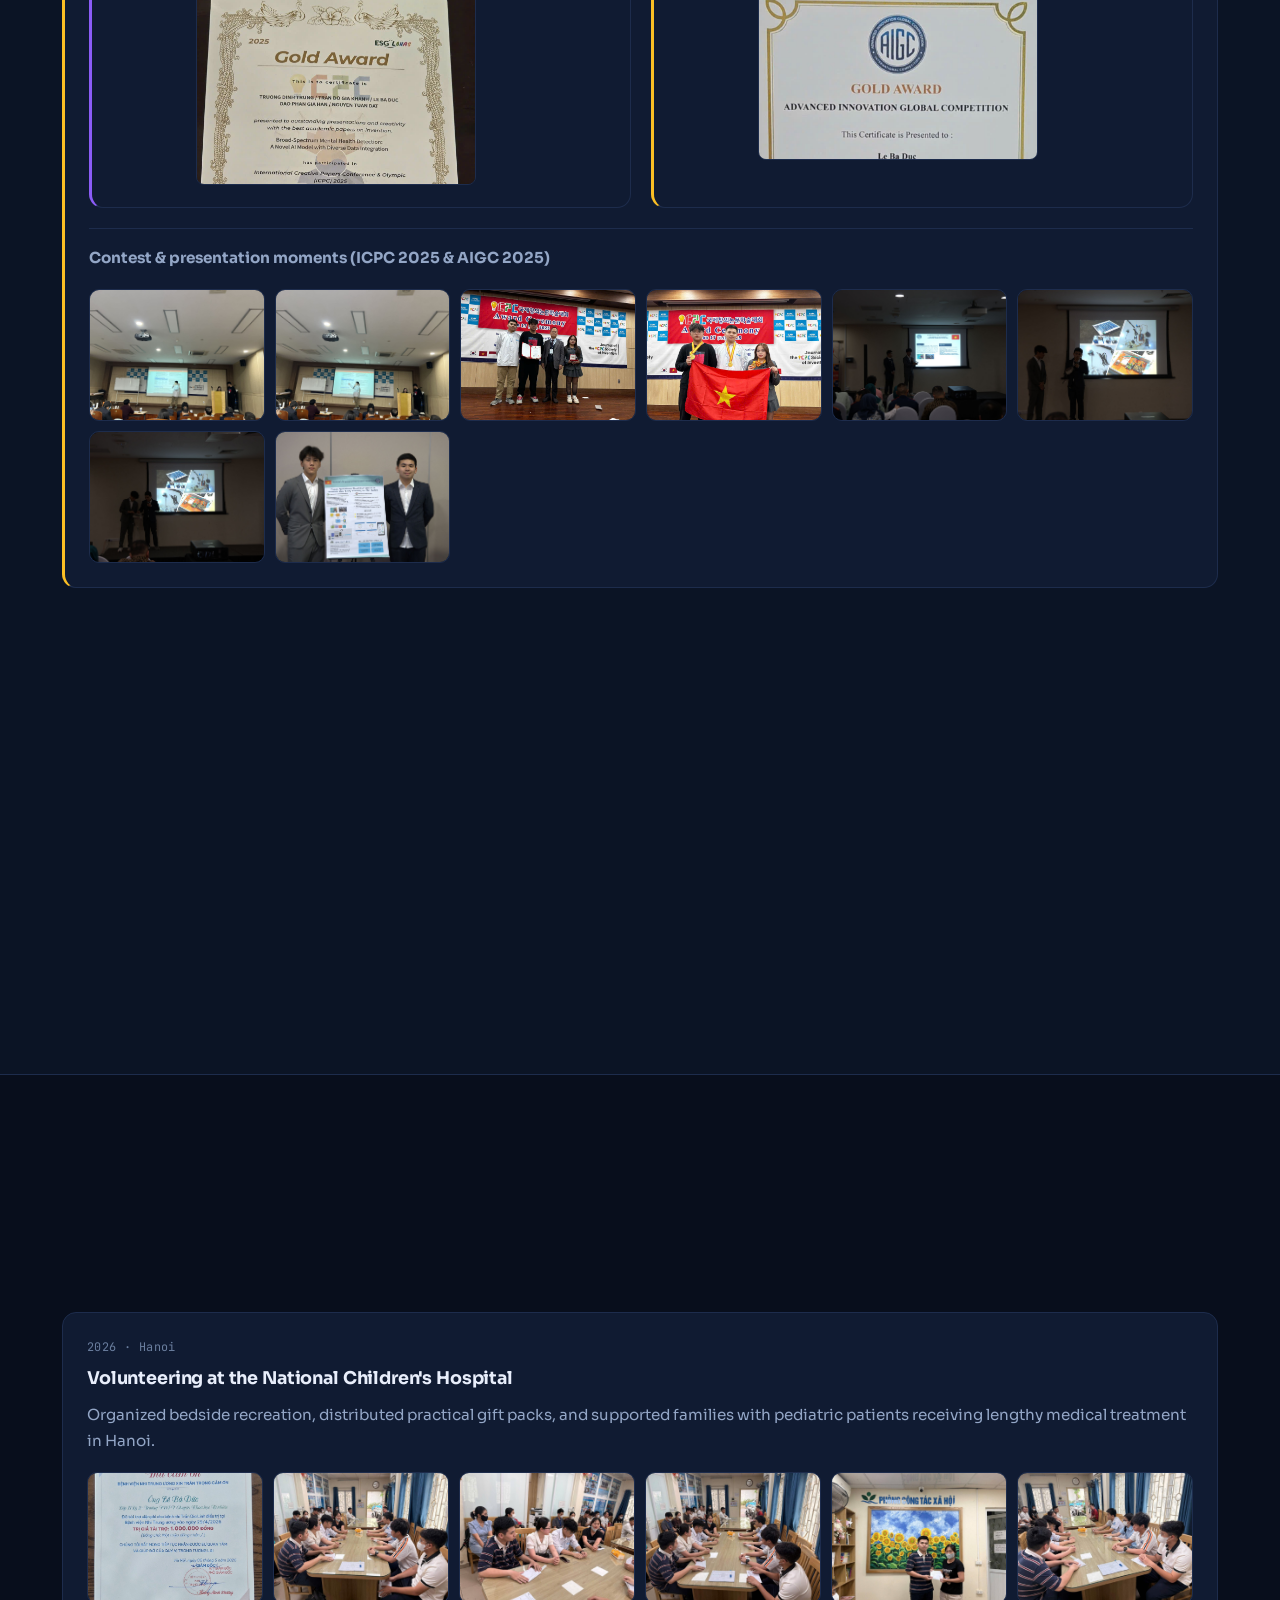
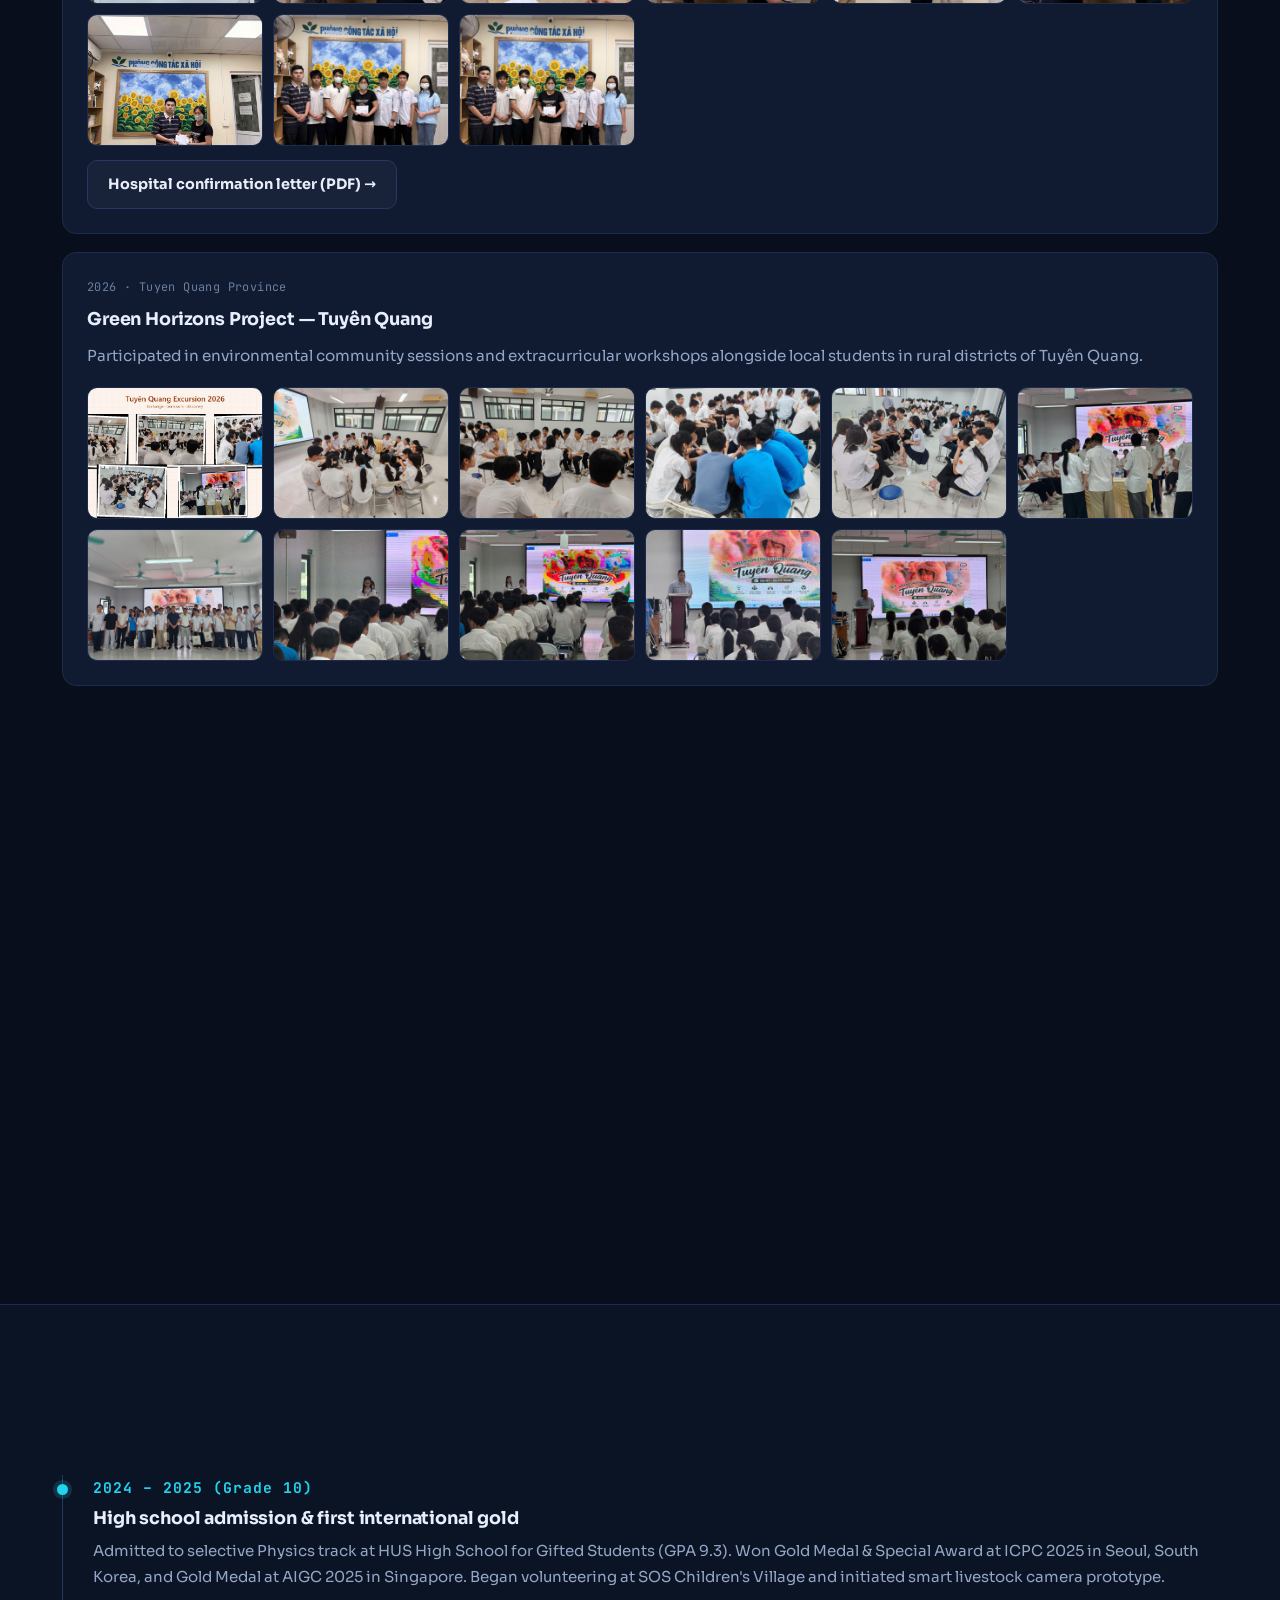
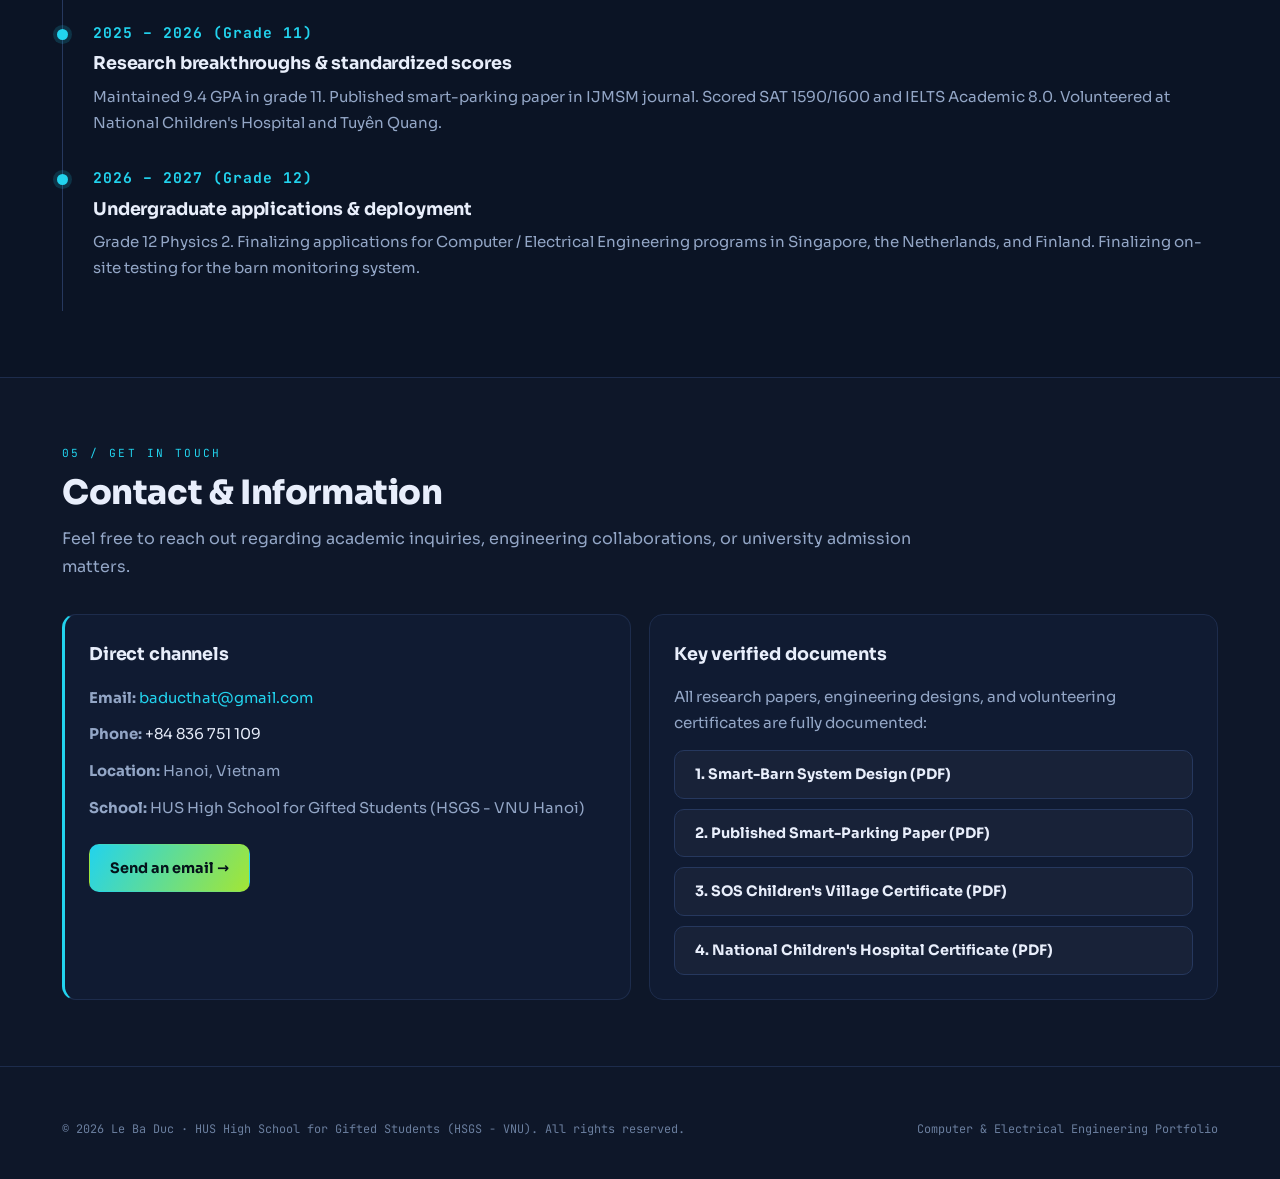
==== commit 1356df8b: "ICPC 2025 (per certificate, 17 Jan 2025), move leadership highlight to AIGC 2025, update contact; fi" ====
--- a/index.html
+++ b/index.html
@@ -177,24 +177,24 @@
       </div>
     </div>
 
-    <!-- DỰ ÁN 2: CUỘC THI QUỐC TẾ & GIẢI THƯỞNG (ICPC 2026 & AIGC 2025) -->
+    <!-- DỰ ÁN 2: CUỘC THI QUỐC TẾ & GIẢI THƯỞNG (ICPC 2025 & AIGC 2025) -->
     <div id="contests" class="card rv" style="border-left:3px solid var(--gold);margin-top:30px;scroll-margin-top:86px">
-      <div class="meta"><span data-en>International Contests &amp; Medals &middot; 2025 &amp; 2026</span><span data-vi>Đề tài thi đấu quốc tế &amp; Huy chương Vàng &middot; 2025 &amp; 2026</span></div>
+      <div class="meta"><span data-en>International Contests &amp; Medals &middot; 2025</span><span data-vi>Đề tài thi đấu quốc tế &amp; Huy chương Vàng &middot; 2025</span></div>
       <h3 style="margin-top:8px"><span data-en>International Competition Projects &amp; Awards</span><span data-vi>Các đề tài thi đấu quốc tế &amp; Huy chương Vàng</span></h3>
       <p>
-        <span data-en>Applied artificial intelligence research presented directly to international academic juries, winning consecutive gold medals in South Korea and Singapore.</span><span data-vi>Các đề tài nghiên cứu ứng dụng trí tuệ nhân tạo được báo cáo trực tiếp trước hội đồng chuyên môn quốc tế, hai năm liền giành Huy chương Vàng tại Hàn Quốc và Singapore.</span>
+        <span data-en>Applied artificial intelligence research presented directly to international academic juries, winning two gold medals in 2025, in South Korea and Singapore.</span><span data-vi>Các đề tài nghiên cứu ứng dụng trí tuệ nhân tạo được báo cáo trực tiếp trước hội đồng chuyên môn quốc tế, giành hai Huy chương Vàng trong năm 2025 tại Hàn Quốc và Singapore.</span>
       </p>
 
       <div class="grid2" style="margin-top:18px;gap:20px">
-        <!-- ICPC 2026 -->
+        <!-- ICPC 2025 -->
         <div class="award sp rv" style="margin:0">
           <div class="medal">&#127941;</div>
           <div>
             <div class="rank"><span data-en>Gold Medal &amp; Special Award</span><span data-vi>Huy chương Vàng &amp; Giải Đặc biệt</span></div>
-            <h4 style="margin-top:4px;font-size:1.05rem">ICPC 2026 &mdash; International Creative Papers Conference &amp; Olympic</h4>
+            <h4 style="margin-top:4px;font-size:1.05rem">ICPC 2025 &mdash; International Creative Papers Conference &amp; Olympic</h4>
             <p style="font-size:.92rem"><span data-en><b>Project:</b> <i>&ldquo;Broad-Spectrum Mental Health Detection: A Novel AI Model with Diverse Data Integration&rdquo;</i> &mdash; a multimodal deep-learning model combining physiological, behavioral, and linguistic indicators to recognize early risk factors in adolescents with minimal false negatives.</span><span data-vi><b>Đề tài:</b> <i>&ldquo;Broad-Spectrum Mental Health Detection: A Novel AI Model with Diverse Data Integration&rdquo;</i> &mdash; mô hình AI đa phương thức (multimodal AI) kết hợp chỉ số sinh lý, hành vi và ngôn ngữ để sàng lọc sớm các dấu hiệu rủi ro sức khỏe tâm lý ở học sinh.</span></p>
-            <div class="meta" style="margin-top:6px"><span data-en>KUIA &middot; Jan 2026 &middot; Seoul, South Korea &middot; <b>Role: Team Leader</b></span><span data-vi>KUIA &middot; 01/2026 &middot; Seoul, Hàn Quốc &middot; <b>Vai trò: Team Leader</b></span></div>
-            <div style="margin-top:12px;max-width:280px"><img src="assets/img/award-gold-special-award-international-creative-papers-c.jpg" alt="ICPC 2026 Gold Medal Certificate" style="border-radius:8px;border:1px solid var(--line);width:100%;height:200px;object-fit:cover;object-position:top"></div>
+            <div class="meta" style="margin-top:6px"><span data-en>KUIA &middot; Jan 2025 &middot; Seoul, South Korea</span><span data-vi>KUIA &middot; 01/2025 &middot; Seoul, Hàn Quốc</span></div>
+            <div style="margin-top:12px;max-width:280px"><img src="assets/img/award-gold-special-award-international-creative-papers-c.jpg" alt="ICPC 2025 Gold Medal Certificate" style="border-radius:8px;border:1px solid var(--line);width:100%;height:200px;object-fit:cover;object-position:top"></div>
           </div>
         </div>
 
@@ -205,7 +205,7 @@
             <div class="rank"><span data-en>Gold Medal</span><span data-vi>Huy chương Vàng</span></div>
             <h4 style="margin-top:4px;font-size:1.05rem">AIGC 2025 &mdash; International AI Generated Content Competition</h4>
             <p style="font-size:.92rem"><span data-en><b>Project:</b> <i>&ldquo;Application of AI and Smart Sensors in Household Water Safety Monitoring and Alert System&rdquo;</i> &mdash; an embedded sensor module paired with predictive AI logic to continuously inspect domestic water quality and detect sudden chemical anomalies.</span><span data-vi><b>Đề tài:</b> <i>&ldquo;Application of AI and Smart Sensors in Household Water Safety Monitoring and Alert System&rdquo;</i> &mdash; hệ thống cảm biến thông minh kết hợp AI theo dõi chất lượng nước sinh hoạt và cảnh báo sớm các bất thường trong gia đình.</span></p>
-            <div class="meta" style="margin-top:6px"><span data-en>AIGC &middot; May 2025 &middot; Singapore</span><span data-vi>AIGC &middot; 05/2025 &middot; Singapore</span></div>
+            <div class="meta" style="margin-top:6px"><span data-en>AIGC &middot; May 2025 &middot; Singapore &middot; <b>Role: Team Leader</b></span><span data-vi>AIGC &middot; 05/2025 &middot; Singapore &middot; <b>Vai trò: Team Leader</b></span></div>
             <div style="margin-top:12px;max-width:280px"><img src="assets/img/award-huy-chuong-vang-aigc-2025-international-artificial.jpg" alt="AIGC 2025 Gold Medal Certificate" style="border-radius:8px;border:1px solid var(--line);width:100%;height:200px;object-fit:cover;object-position:top"></div>
           </div>
         </div>
@@ -213,7 +213,7 @@
 
       <!-- KHOẢNH KHẮC THI ĐẤU -->
       <div style="margin-top:20px;padding-top:16px;border-top:1px solid var(--line)">
-        <h4 style="font-size:.95rem;color:var(--mute)"><span data-en>Contest &amp; presentation moments (ICPC 2026 &amp; AIGC 2025)</span><span data-vi>Hình ảnh tham gia thi đấu và bảo vệ đề tài trước hội đồng quốc tế</span></h4>
+        <h4 style="font-size:.95rem;color:var(--mute)"><span data-en>Contest &amp; presentation moments (ICPC 2025 &amp; AIGC 2025)</span><span data-vi>Hình ảnh tham gia thi đấu và bảo vệ đề tài trước hội đồng quốc tế</span></h4>
         <div class="gal">
           <a href="assets/img/act1-0.jpg" data-lb><img src="assets/img/act1-0.jpg" alt="Báo cáo đề tài quốc tế 1" loading="lazy"></a>
           <a href="assets/img/act1-1.jpg" data-lb><img src="assets/img/act1-1.jpg" alt="Báo cáo đề tài quốc tế 2" loading="lazy"></a>
@@ -335,7 +335,7 @@
         <h3 style="margin-top:6px"><span data-en>Leadership &amp; Team Collaboration</span><span data-vi>Kinh nghiệm Trưởng nhóm kỹ thuật</span></h3>
         <p><span data-en>Served as <b>Team Leader</b> on research builds: breaking down complex objectives into weekly sprints, maintaining progress tracking, arbitrating technical design disagreements, and coordinating project defense before academic panels.</span><span data-vi>Đảm nhiệm vai trò <b>Trưởng nhóm (Team Leader)</b> trong các đề tài nghiên cứu: phân chia công việc theo thế mạnh thành viên, theo dõi mốc tiến độ hàng tuần, tổng hợp báo cáo kỹ thuật và đại diện nhóm báo cáo bảo vệ đề tài trước hội đồng khoa học.</span></p>
         <ul style="margin-top:10px">
-          <li><span data-en><b>ICPC 2026</b>: Coordinated technical work and presentation defense for Gold Medal &amp; Special Award win.</span><span data-vi><b>ICPC 2026</b>: Điều phối lập trình mô hình và trực tiếp thuyết trình bảo vệ, đoạt HCV &amp; Giải Đặc biệt.</span></li>
+          <li><span data-en><b>AIGC 2025</b>: Led the team, coordinating technical work and the presentation defense for the Gold Medal win in Singapore.</span><span data-vi><b>AIGC 2025</b>: Trưởng nhóm, điều phối phần kỹ thuật và trực tiếp thuyết trình bảo vệ, đoạt Huy chương Vàng tại Singapore.</span></li>
           <li><span data-en><b>IJMSM Paper</b>: Managed experimental data validation across 5 teammates for journal submission.</span><span data-vi><b>Bài báo IJMSM</b>: Phụ trách kiểm chứng số liệu đo đạc thực tế cùng 5 thành viên để hoàn thiện bài báo.</span></li>
         </ul>
       </div>
@@ -354,12 +354,12 @@
       <div class="it">
         <div class="yr"><span data-en>2024 &ndash; 2025 (Grade 10)</span><span data-vi>2024 &ndash; 2025 (Lớp 10)</span></div>
         <h3><span data-en>High school admission &amp; first international gold</span><span data-vi>Trúng tuyển Chuyên KHTN &amp; Huy chương Vàng đầu tiên</span></h3>
-        <p><span data-en>Admitted to selective Physics track at HUS High School for Gifted Students (GPA 9.3). Won Gold Medal at AIGC 2025 in Singapore. Began volunteering at SOS Children's Village and initiated smart livestock camera prototype.</span><span data-vi>Trúng tuyển lớp chuyên Lý trường THPT Chuyên KHTN với GPA lớp 10 đạt 9.3. Đoạt Huy chương Vàng AIGC 2025 tại Singapore. Bắt đầu tham gia tình nguyện tại Làng trẻ em SOS và chế tạo nguyên mẫu camera AI chuồng trại.</span></p>
+        <p><span data-en>Admitted to selective Physics track at HUS High School for Gifted Students (GPA 9.3). Won Gold Medal &amp; Special Award at ICPC 2025 in Seoul, South Korea, and Gold Medal at AIGC 2025 in Singapore. Began volunteering at SOS Children's Village and initiated smart livestock camera prototype.</span><span data-vi>Trúng tuyển lớp chuyên Lý trường THPT Chuyên KHTN với GPA lớp 10 đạt 9.3. Đoạt Huy chương Vàng kèm Giải Đặc biệt tại ICPC 2025 (Seoul, Hàn Quốc) và Huy chương Vàng AIGC 2025 tại Singapore. Bắt đầu tham gia tình nguyện tại Làng trẻ em SOS và chế tạo nguyên mẫu camera AI chuồng trại.</span></p>
       </div>
       <div class="it">
         <div class="yr"><span data-en>2025 &ndash; 2026 (Grade 11)</span><span data-vi>2025 &ndash; 2026 (Lớp 11)</span></div>
         <h3><span data-en>Research breakthroughs &amp; standardized scores</span><span data-vi>Nghiên cứu khoa học, thi đấu quốc tế &amp; điểm chuẩn hóa</span></h3>
-        <p><span data-en>Maintained 9.4 GPA in grade 11. Won Gold Medal &amp; Special Award at ICPC 2026 in South Korea. Published smart-parking paper in IJMSM journal. Scored SAT 1590/1600 and IELTS Academic 8.0. Volunteered at National Children's Hospital and Tuyên Quang.</span><span data-vi>GPA lớp 11 đạt 9.4. Đoạt Huy chương Vàng kèm Giải Đặc biệt tại ICPC 2026 (Hàn Quốc). Hoàn thành và công bố bài báo khoa học trên tạp chí quốc tế IJMSM. Đạt SAT 1590/1600 và IELTS 8.0. Tích cực tham gia thiện nguyện tại BV Nhi TW và Tuyên Quang.</span></p>
+        <p><span data-en>Maintained 9.4 GPA in grade 11. Published smart-parking paper in IJMSM journal. Scored SAT 1590/1600 and IELTS Academic 8.0. Volunteered at National Children's Hospital and Tuyên Quang.</span><span data-vi>GPA lớp 11 đạt 9.4. Hoàn thành và công bố bài báo khoa học trên tạp chí quốc tế IJMSM. Đạt SAT 1590/1600 và IELTS 8.0. Tích cực tham gia thiện nguyện tại BV Nhi TW và Tuyên Quang.</span></p>
       </div>
       <div class="it">
         <div class="yr"><span data-en>2026 &ndash; 2027 (Grade 12)</span><span data-vi>2026 &ndash; 2027 (Lớp 12)</span></div>
@@ -385,13 +385,13 @@
       <div class="card rv" style="border-left:3px solid var(--cy)">
         <h3 style="margin-bottom:14px"><span data-en>Direct channels</span><span data-vi>Kênh liên lạc trực tiếp</span></h3>
         <ul style="list-style:none;margin-left:0;line-height:2">
-          <li><b>Email:</b> <a href="mailto:baducle09@gmail.com" style="color:var(--cy)">baducle09@gmail.com</a></li>
-          <li><b><span data-en>Phone:</span><span data-vi>Điện thoại:</span></b> <a href="tel:+84988880735" style="color:var(--ink)">+84 988 880 735</a></li>
+          <li><b>Email:</b> <a href="mailto:baducthat@gmail.com" style="color:var(--cy)">baducthat@gmail.com</a></li>
+          <li><b><span data-en>Phone:</span><span data-vi>Điện thoại:</span></b> <a href="tel:+84836751109" style="color:var(--ink)">+84 836 751 109</a></li>
           <li><b><span data-en>Location:</span><span data-vi>Khu vực:</span></b> Hanoi, Vietnam</li>
           <li><b><span data-en>School:</span><span data-vi>Trường:</span></b> <span data-en>HUS High School for Gifted Students (HSGS - VNU Hanoi)</span><span data-vi>THPT Chuyên Khoa học Tự nhiên &mdash; ĐHQG Hà Nội</span></li>
         </ul>
         <div style="margin-top:20px">
-          <a class="btn pri" href="mailto:baducle09@gmail.com">
+          <a class="btn pri" href="mailto:baducthat@gmail.com">
             <span data-en>Send an email &rarr;</span><span data-vi>Gửi email liên hệ &rarr;</span>
           </a>
         </div>
--- a/assets/css/site.css
+++ b/assets/css/site.css
@@ -61,6 +61,12 @@
   .mainnav[hidden]{display:none}
   .mainnav a{padding:11px 8px;border-radius:0;border-bottom:1px solid var(--line)}
   .langbtn{margin-left:10px}
+}
+@media(max-width:480px){
+  .topbar .wrap{gap:10px}
+  .brand{min-width:0;flex:1 1 auto;overflow:hidden}
+  .brand small{white-space:nowrap;overflow:hidden;text-overflow:ellipsis}
+  .langbtn{margin-left:0}
 }
 
 /* ---------- hero ---------- */
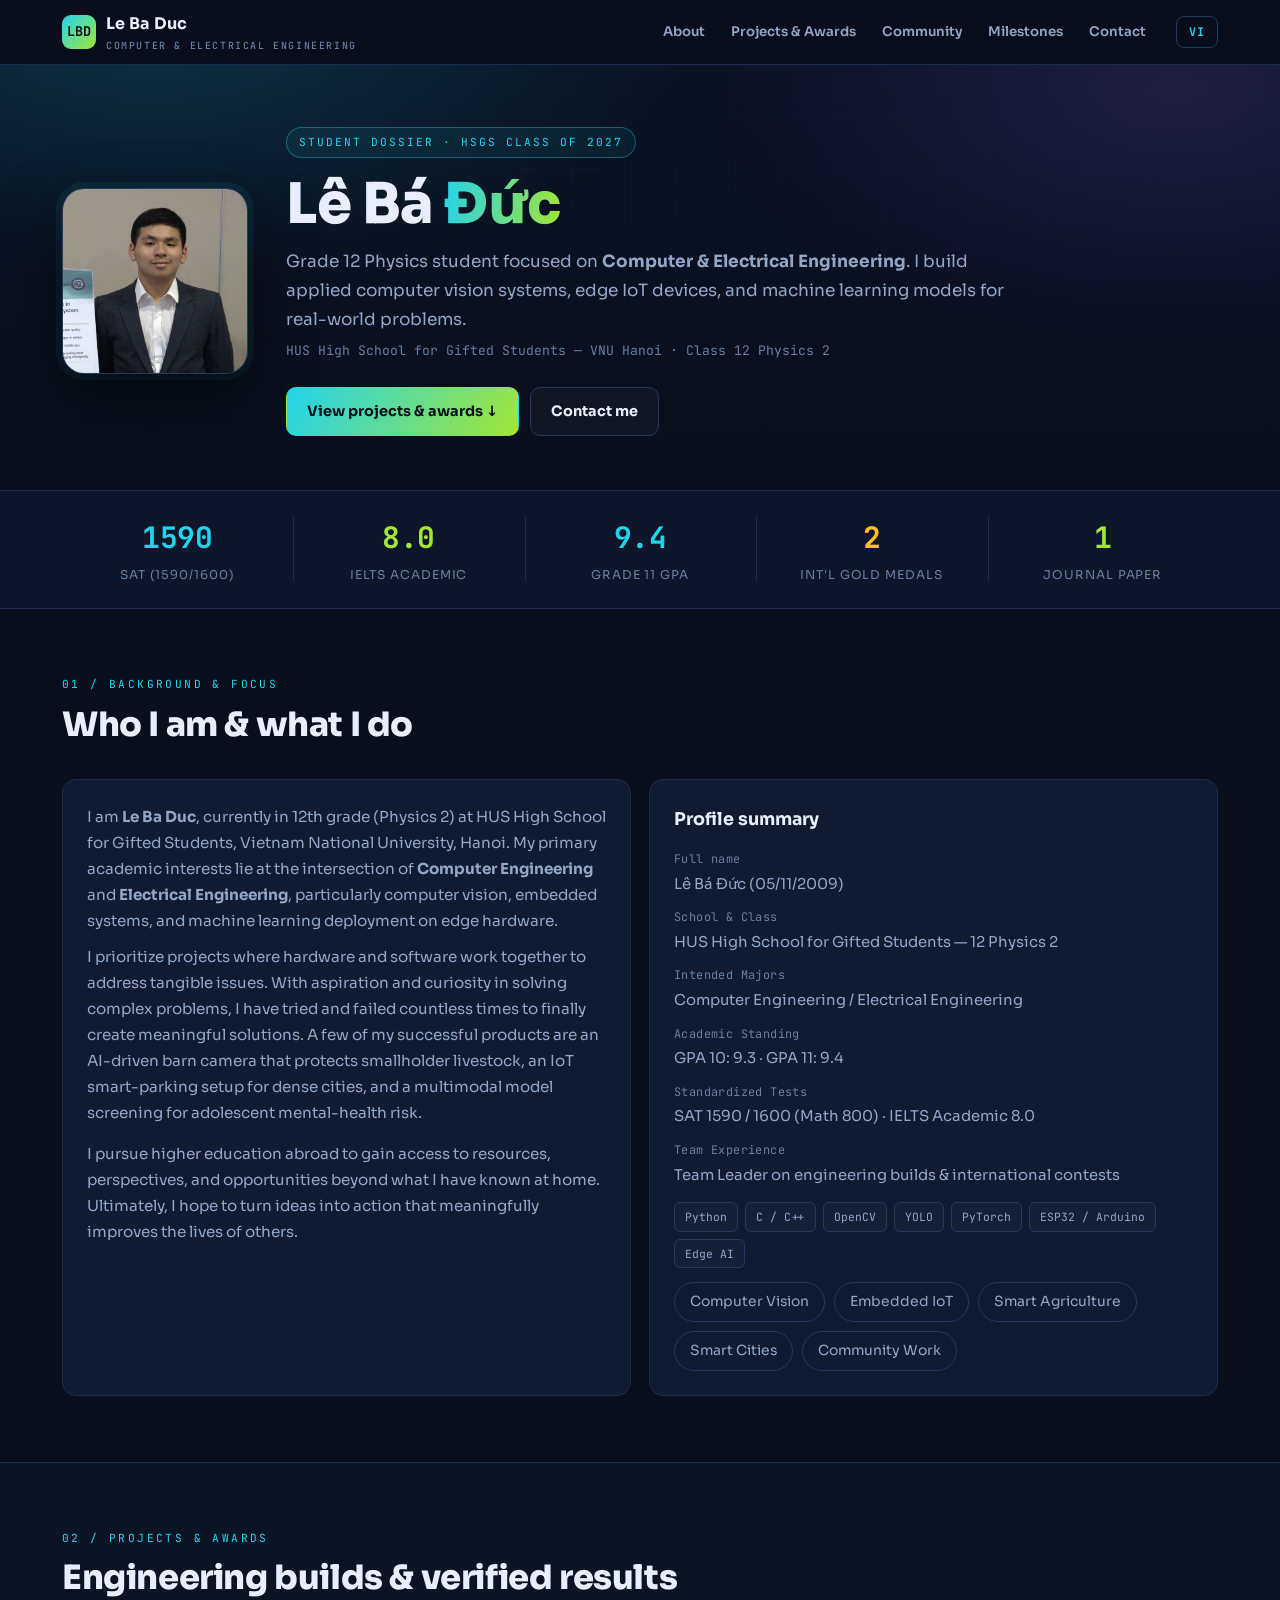
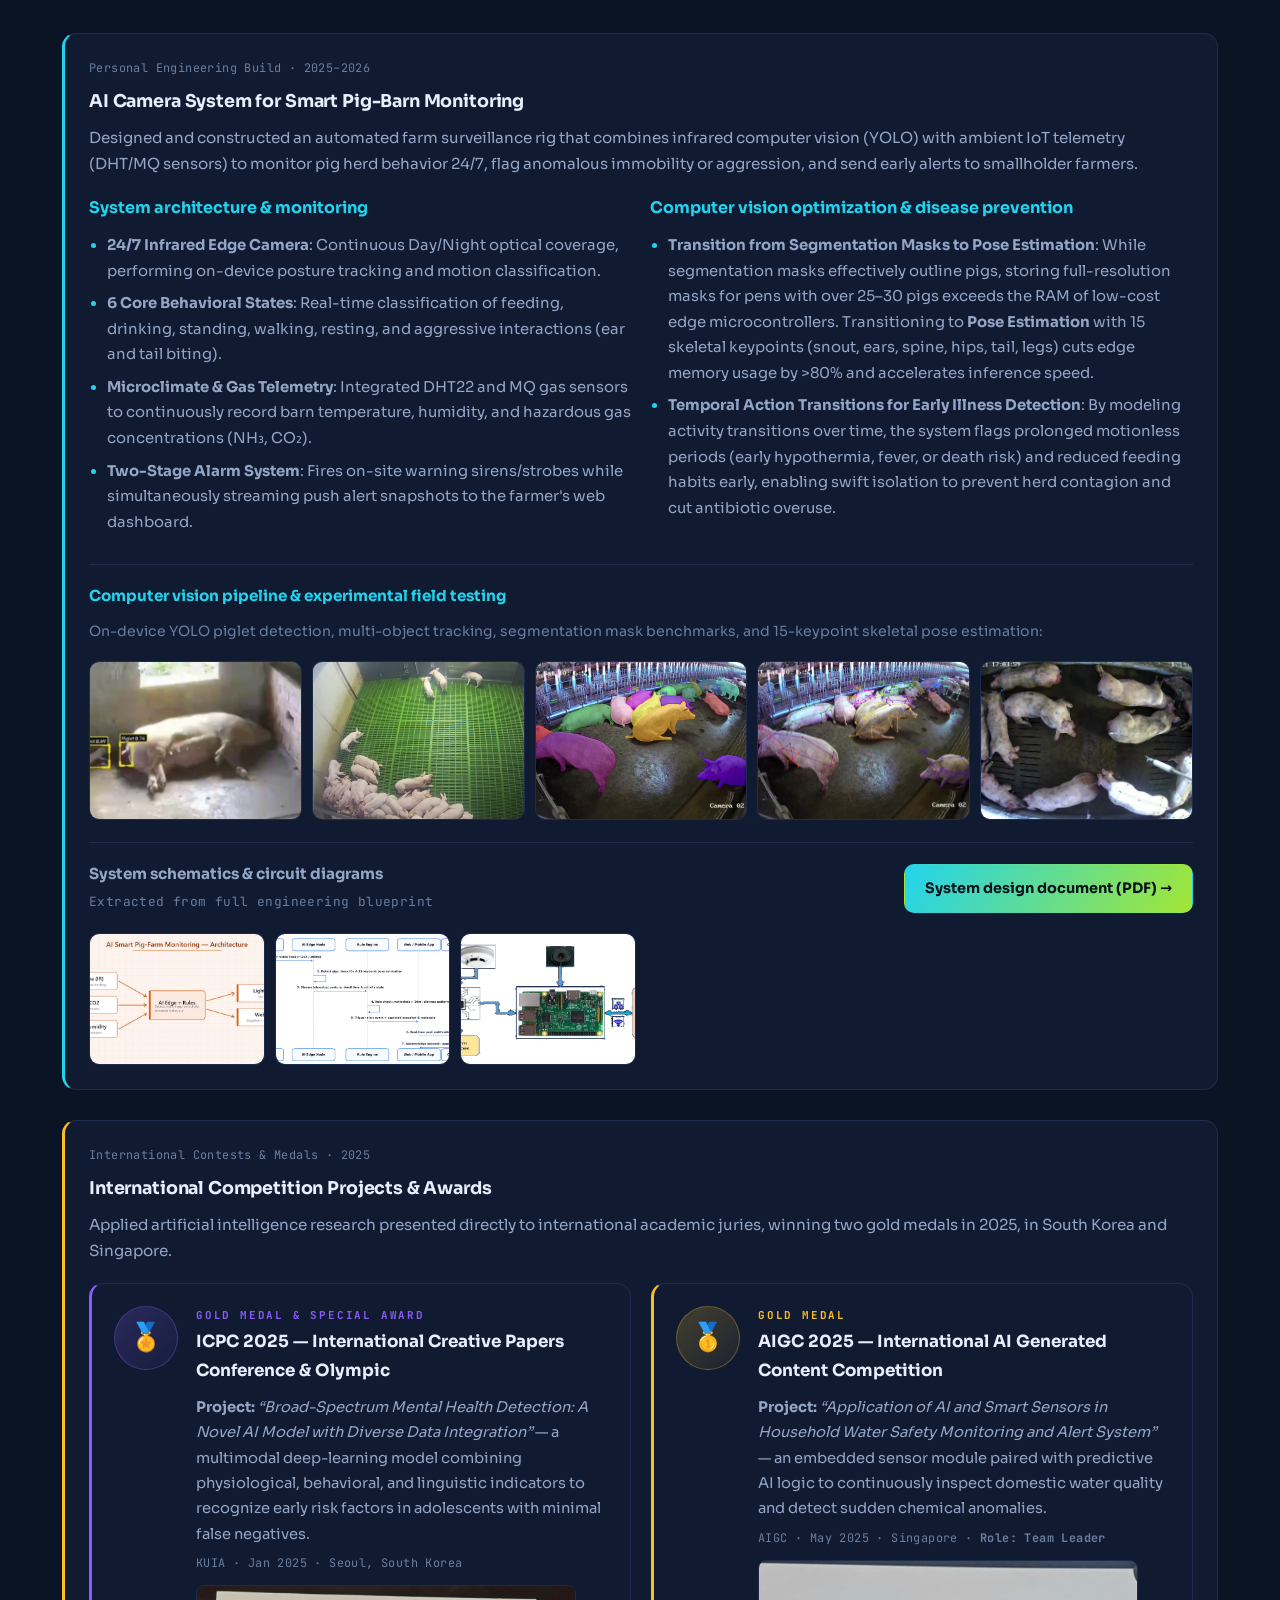
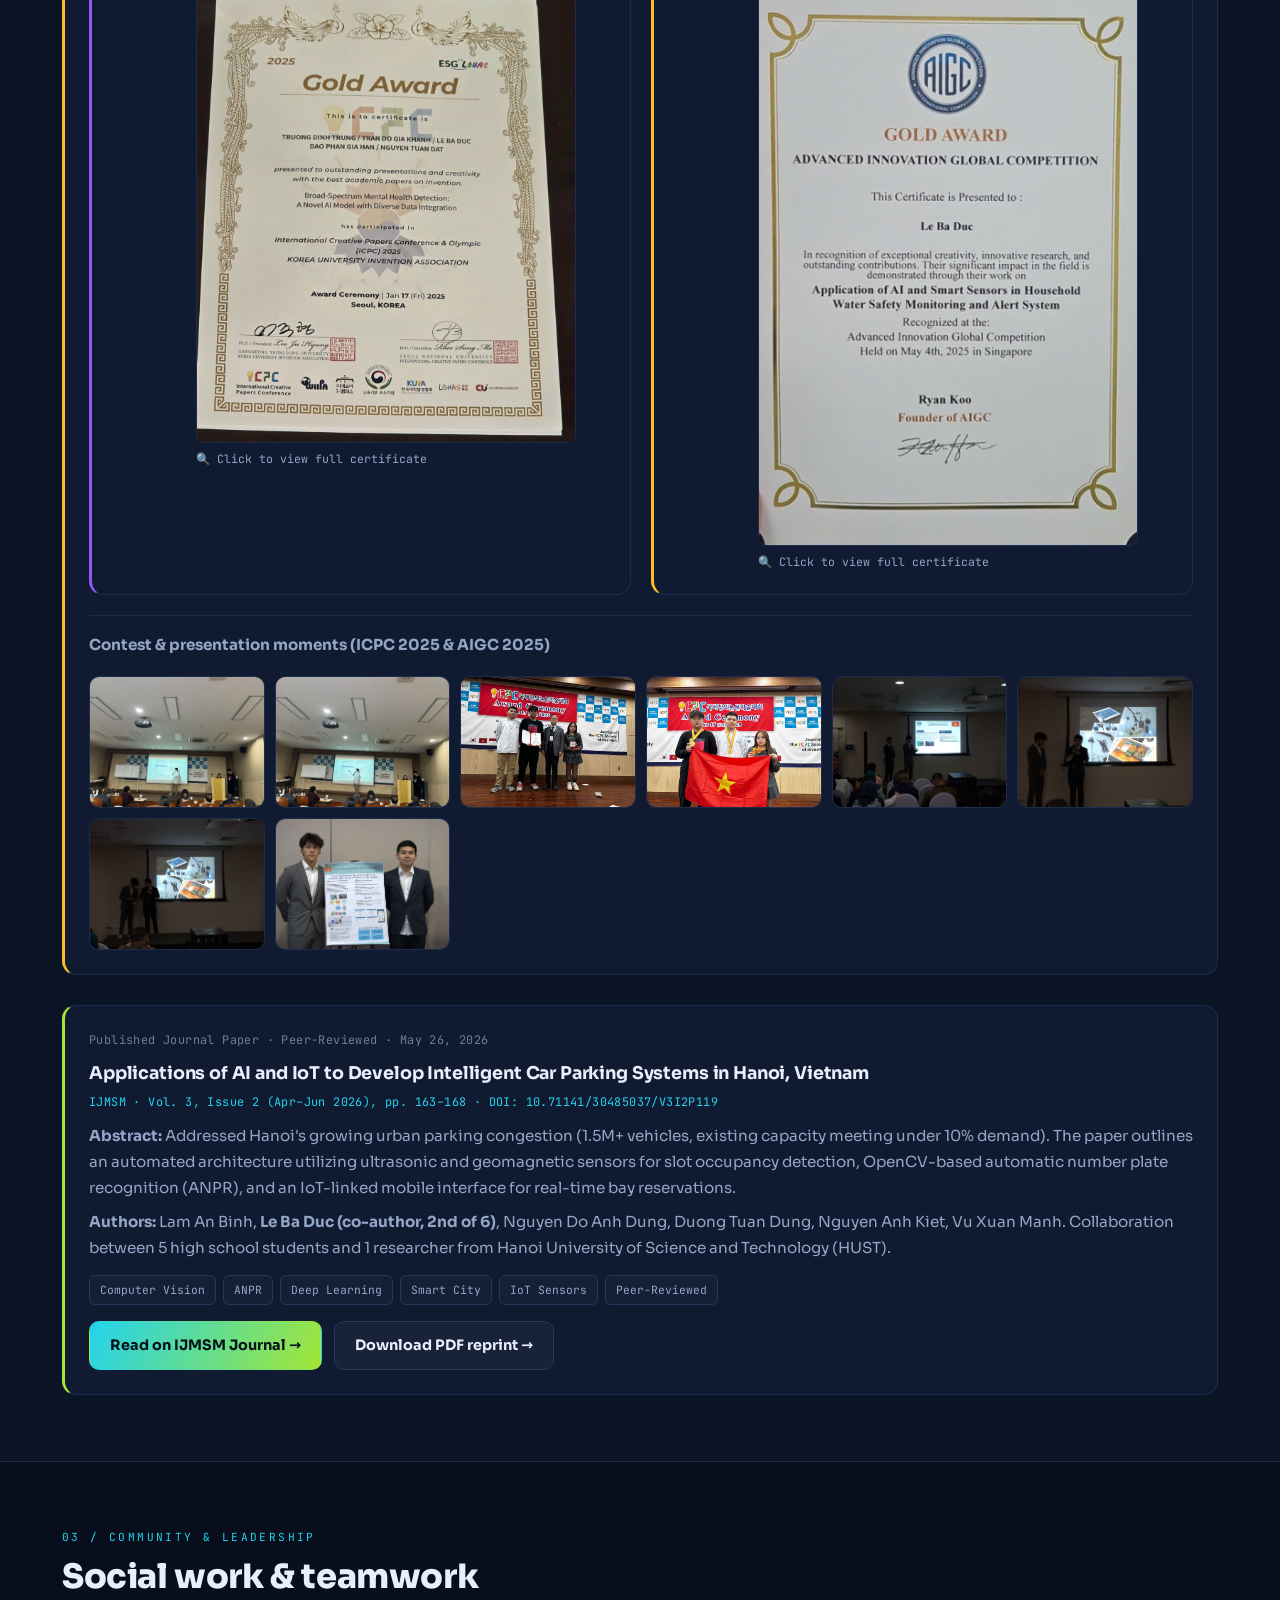
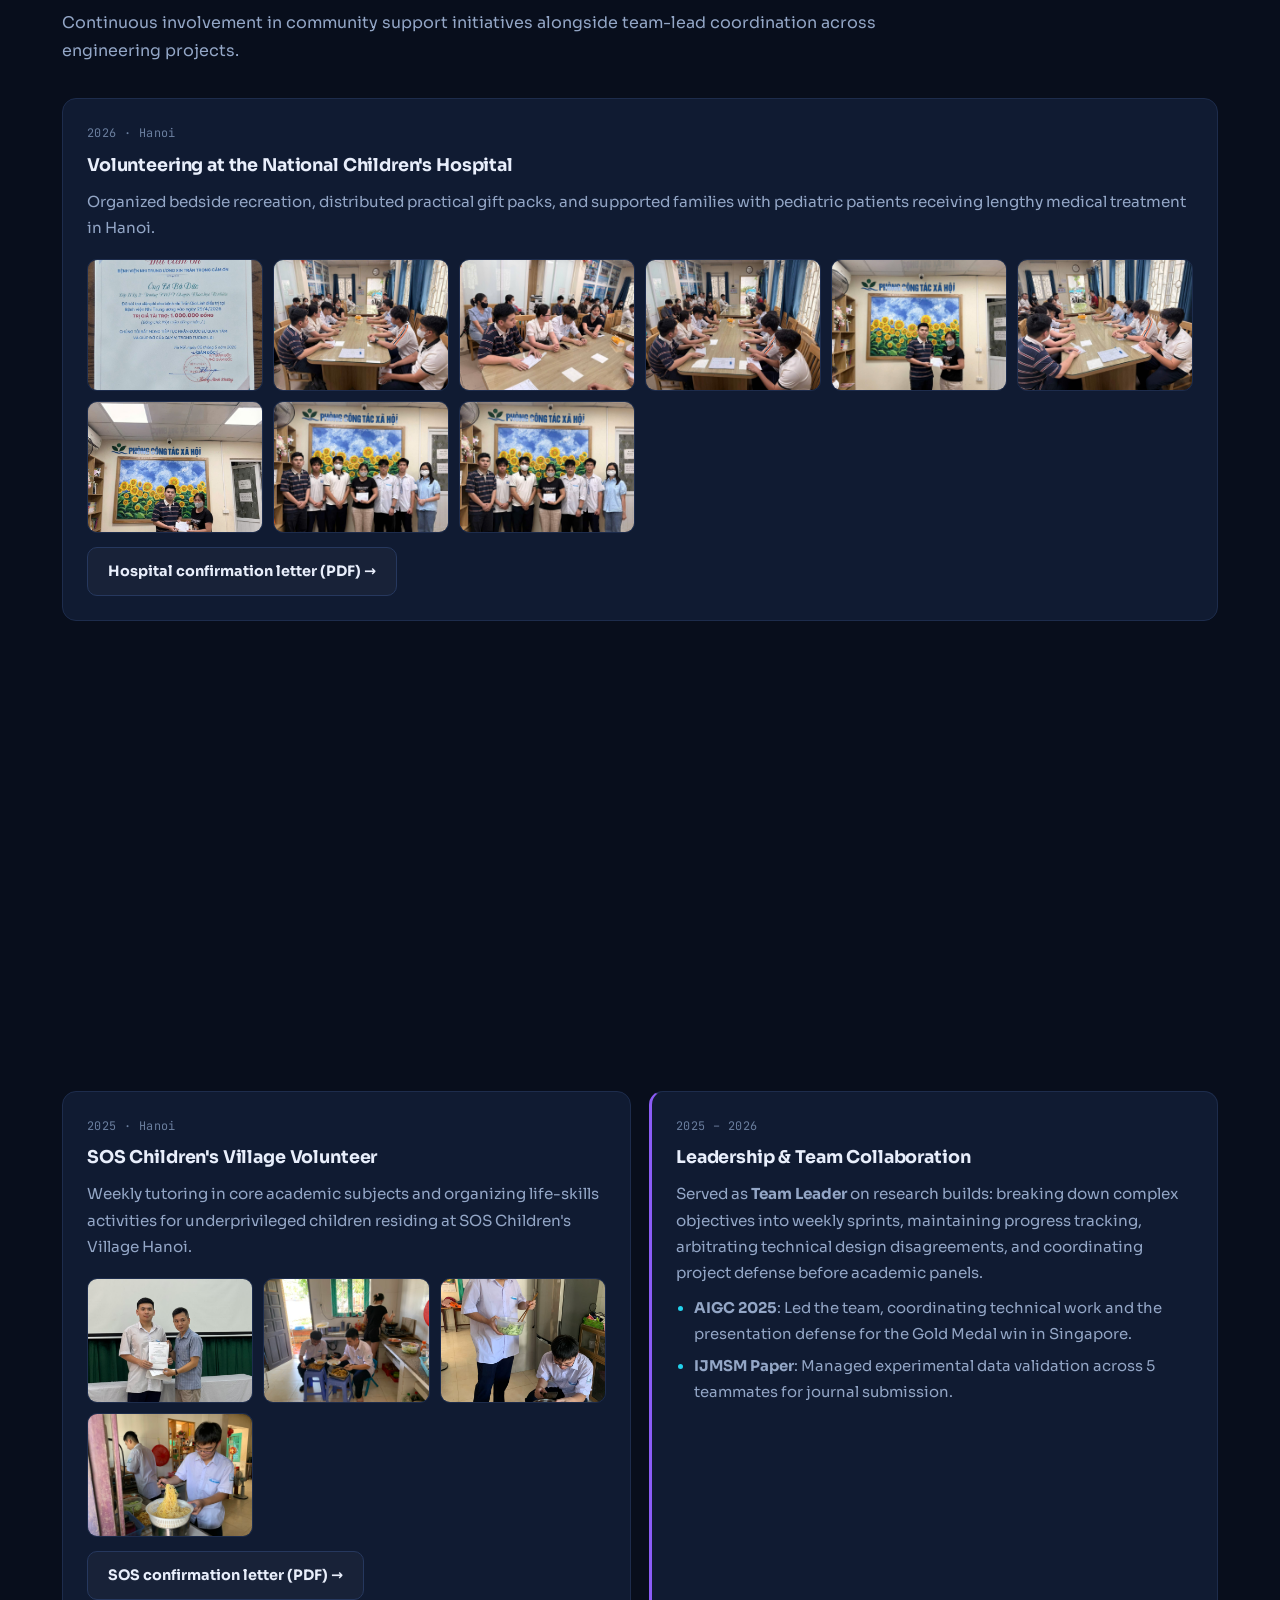
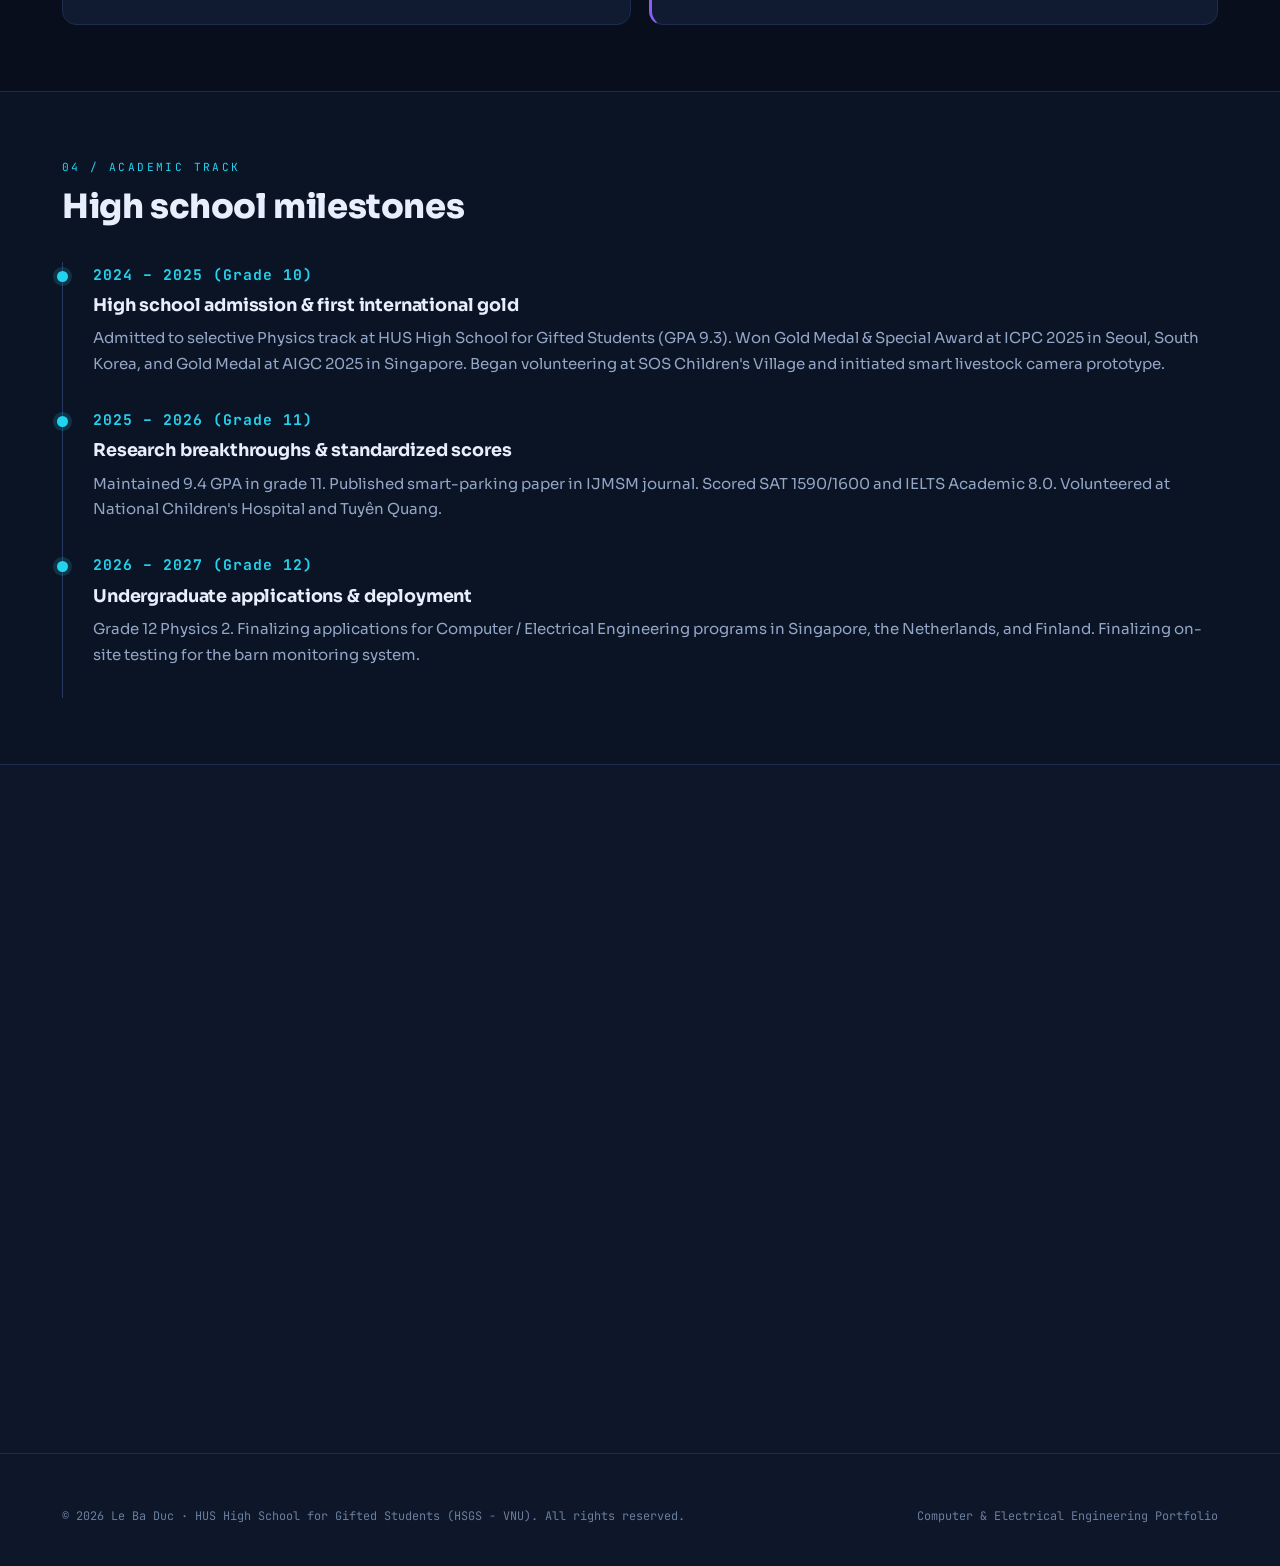
==== commit cdc2ff2b: "Show full ICPC/AIGC certificates with click-to-enlarge lightbox Co-Authored-By: Claude Opus 5.5 <nor" ====
--- a/index.html
+++ b/index.html
@@ -194,7 +194,7 @@
             <h4 style="margin-top:4px;font-size:1.05rem">ICPC 2025 &mdash; International Creative Papers Conference &amp; Olympic</h4>
             <p style="font-size:.92rem"><span data-en><b>Project:</b> <i>&ldquo;Broad-Spectrum Mental Health Detection: A Novel AI Model with Diverse Data Integration&rdquo;</i> &mdash; a multimodal deep-learning model combining physiological, behavioral, and linguistic indicators to recognize early risk factors in adolescents with minimal false negatives.</span><span data-vi><b>Đề tài:</b> <i>&ldquo;Broad-Spectrum Mental Health Detection: A Novel AI Model with Diverse Data Integration&rdquo;</i> &mdash; mô hình AI đa phương thức (multimodal AI) kết hợp chỉ số sinh lý, hành vi và ngôn ngữ để sàng lọc sớm các dấu hiệu rủi ro sức khỏe tâm lý ở học sinh.</span></p>
             <div class="meta" style="margin-top:6px"><span data-en>KUIA &middot; Jan 2025 &middot; Seoul, South Korea</span><span data-vi>KUIA &middot; 01/2025 &middot; Seoul, Hàn Quốc</span></div>
-            <div style="margin-top:12px;max-width:280px"><img src="assets/img/award-gold-special-award-international-creative-papers-c.jpg" alt="ICPC 2025 Gold Medal Certificate" style="border-radius:8px;border:1px solid var(--line);width:100%;height:200px;object-fit:cover;object-position:top"></div>
+            <a href="assets/img/award-gold-special-award-international-creative-papers-c.jpg" data-lb style="display:block;margin-top:12px;max-width:380px;cursor:zoom-in;text-decoration:none"><img src="assets/img/award-gold-special-award-international-creative-papers-c.jpg" alt="ICPC 2025 Gold Medal Certificate" loading="lazy" style="display:block;width:100%;height:auto;border-radius:8px;border:1px solid var(--line);background:#fff"><span style="display:block;margin-top:6px;font-family:var(--mono);font-size:.72rem;color:var(--mute)"><span data-en>&#128269; Click to view full certificate</span><span data-vi>&#128269; Bấm để xem rõ giấy chứng nhận</span></span></a>
           </div>
         </div>
 
@@ -206,7 +206,7 @@
             <h4 style="margin-top:4px;font-size:1.05rem">AIGC 2025 &mdash; International AI Generated Content Competition</h4>
             <p style="font-size:.92rem"><span data-en><b>Project:</b> <i>&ldquo;Application of AI and Smart Sensors in Household Water Safety Monitoring and Alert System&rdquo;</i> &mdash; an embedded sensor module paired with predictive AI logic to continuously inspect domestic water quality and detect sudden chemical anomalies.</span><span data-vi><b>Đề tài:</b> <i>&ldquo;Application of AI and Smart Sensors in Household Water Safety Monitoring and Alert System&rdquo;</i> &mdash; hệ thống cảm biến thông minh kết hợp AI theo dõi chất lượng nước sinh hoạt và cảnh báo sớm các bất thường trong gia đình.</span></p>
             <div class="meta" style="margin-top:6px"><span data-en>AIGC &middot; May 2025 &middot; Singapore &middot; <b>Role: Team Leader</b></span><span data-vi>AIGC &middot; 05/2025 &middot; Singapore &middot; <b>Vai trò: Team Leader</b></span></div>
-            <div style="margin-top:12px;max-width:280px"><img src="assets/img/award-huy-chuong-vang-aigc-2025-international-artificial.jpg" alt="AIGC 2025 Gold Medal Certificate" style="border-radius:8px;border:1px solid var(--line);width:100%;height:200px;object-fit:cover;object-position:top"></div>
+            <a href="assets/img/award-huy-chuong-vang-aigc-2025-international-artificial.jpg" data-lb style="display:block;margin-top:12px;max-width:380px;cursor:zoom-in;text-decoration:none"><img src="assets/img/award-huy-chuong-vang-aigc-2025-international-artificial.jpg" alt="AIGC 2025 Gold Medal Certificate" loading="lazy" style="display:block;width:100%;height:auto;border-radius:8px;border:1px solid var(--line);background:#fff"><span style="display:block;margin-top:6px;font-family:var(--mono);font-size:.72rem;color:var(--mute)"><span data-en>&#128269; Click to view full certificate</span><span data-vi>&#128269; Bấm để xem rõ giấy chứng nhận</span></span></a>
           </div>
         </div>
       </div>
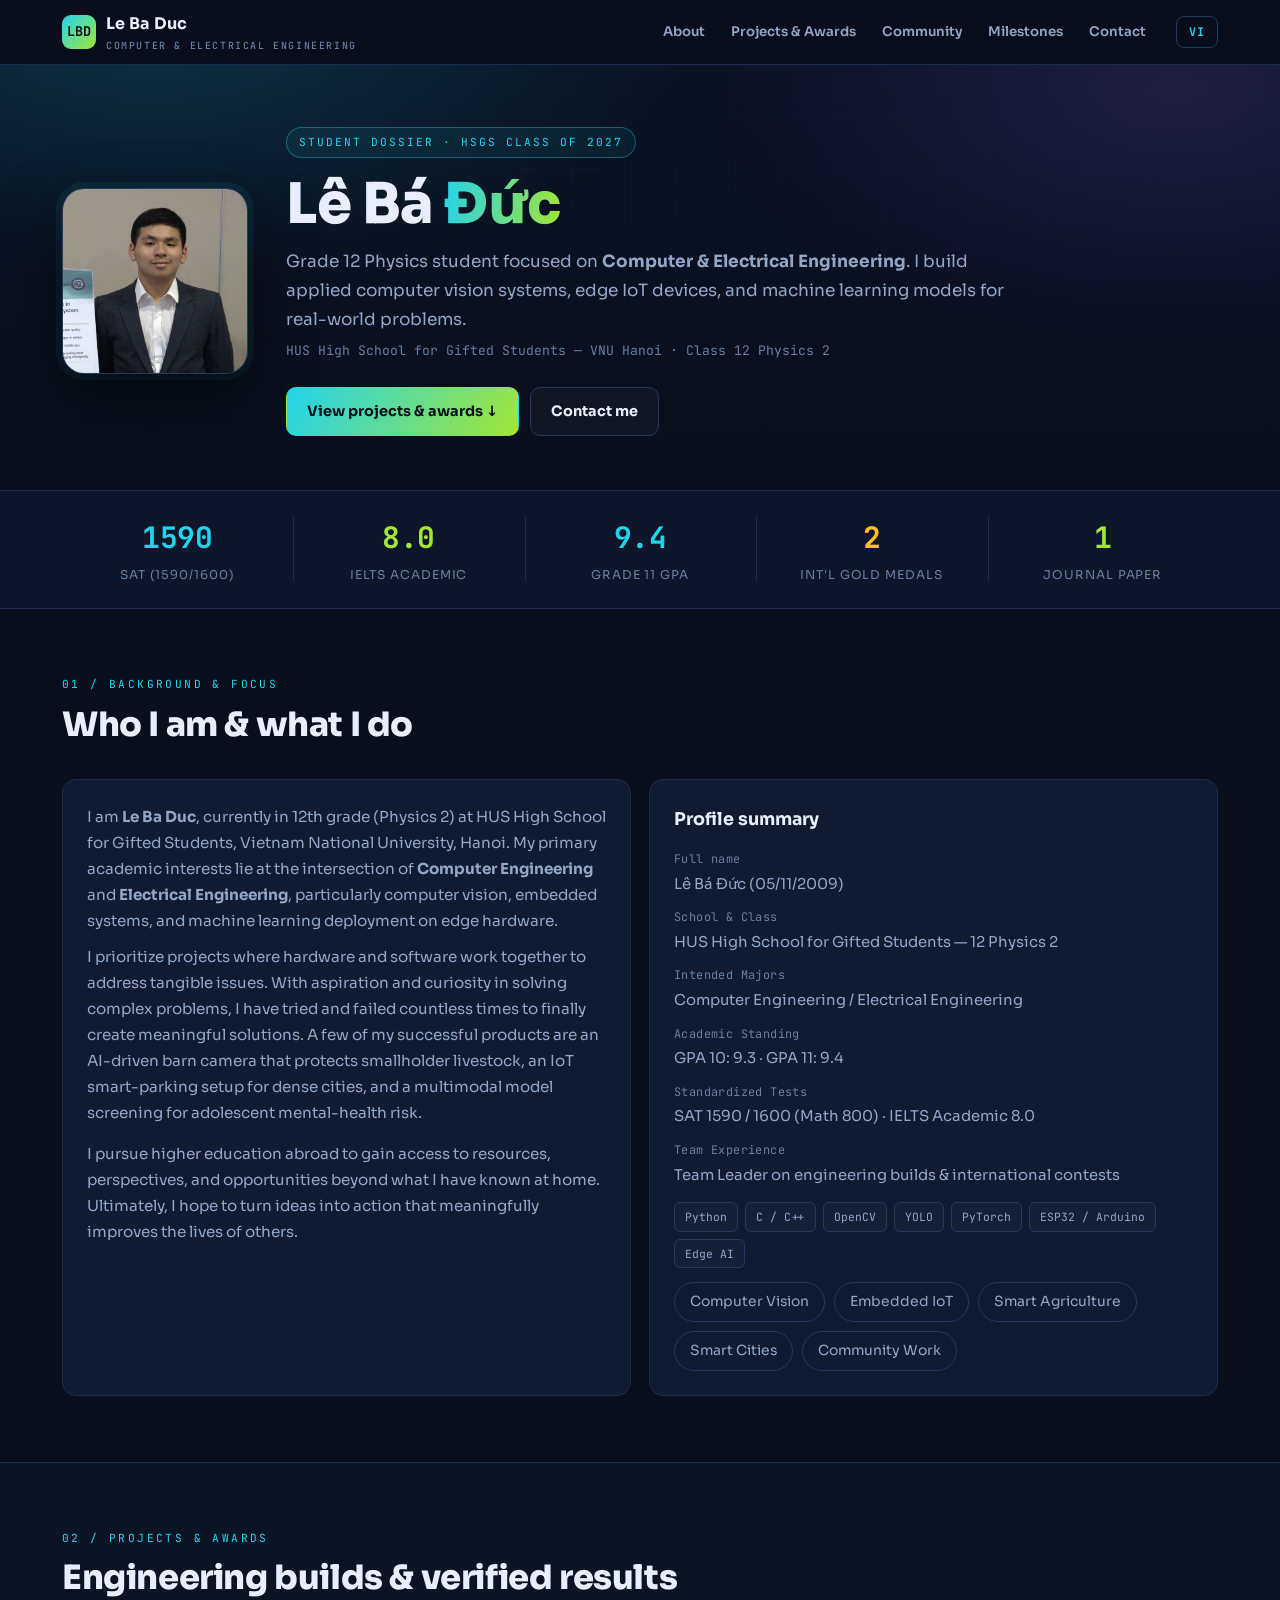
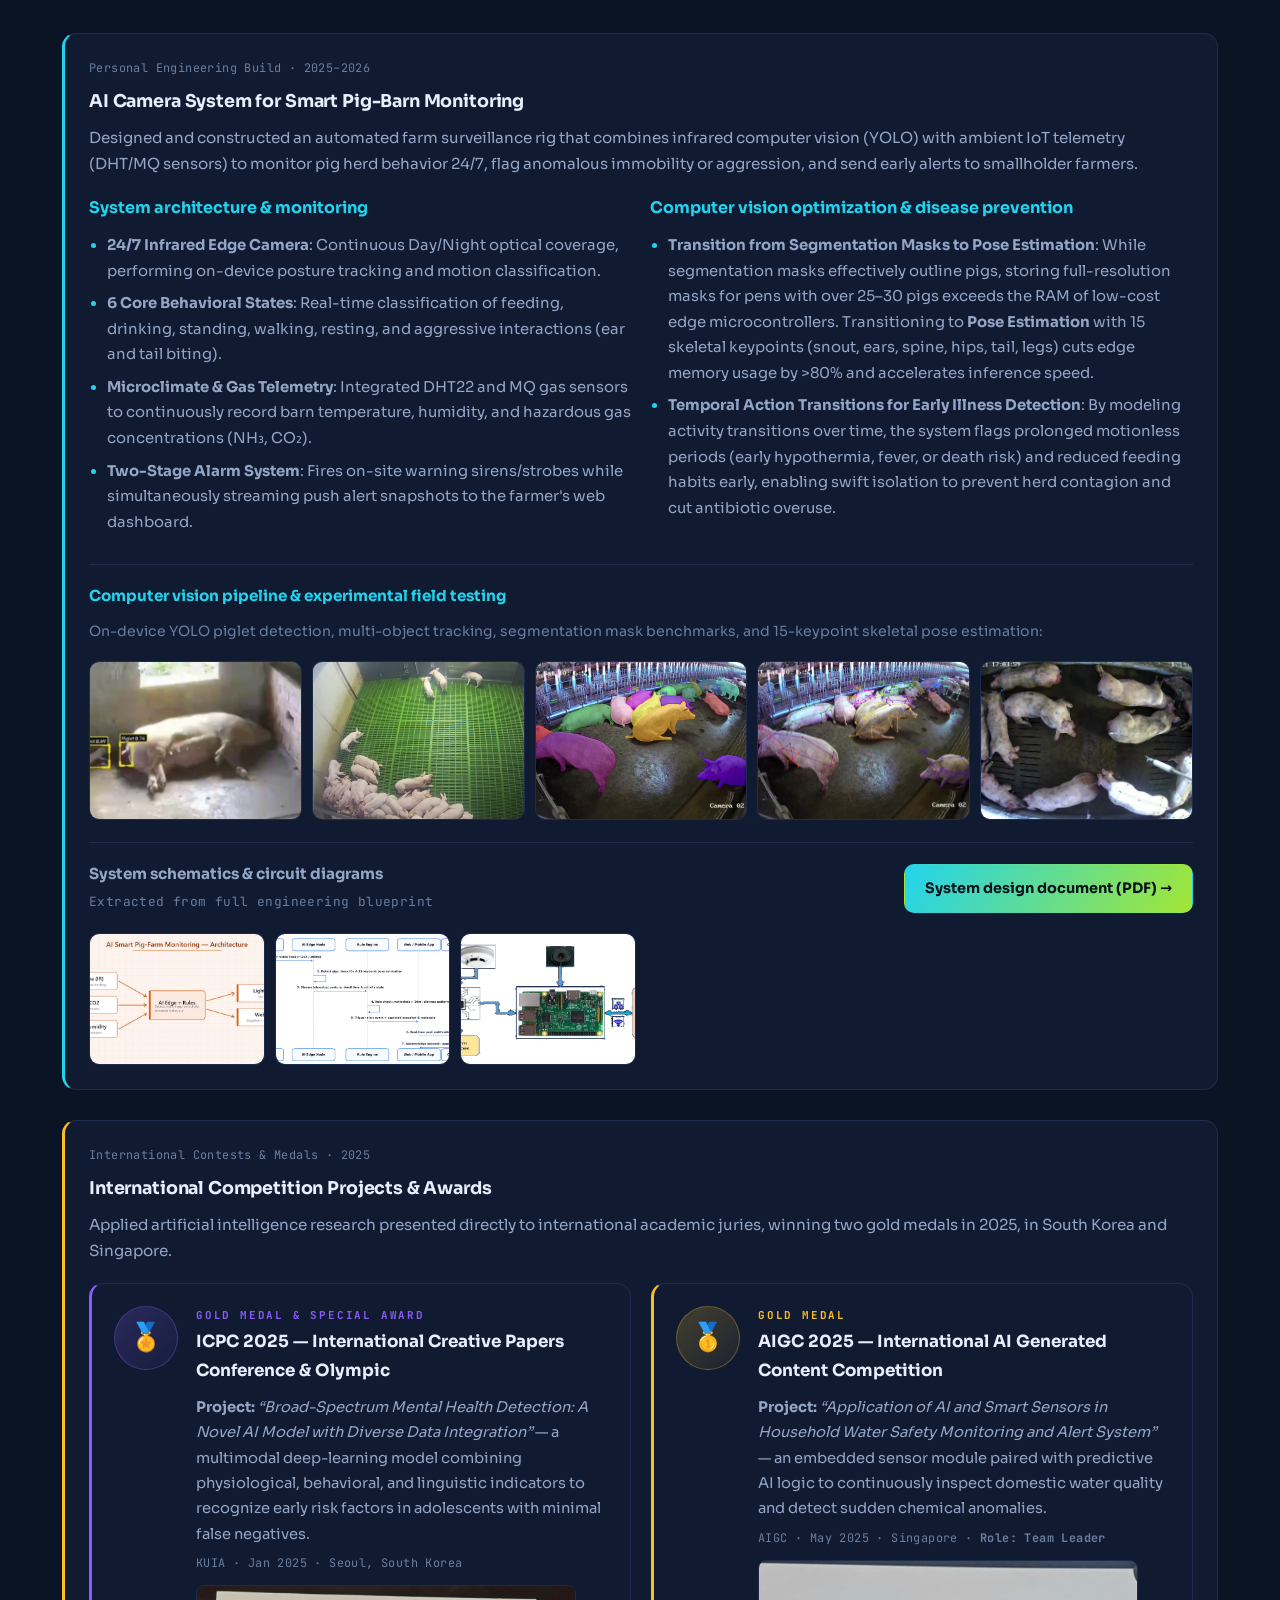
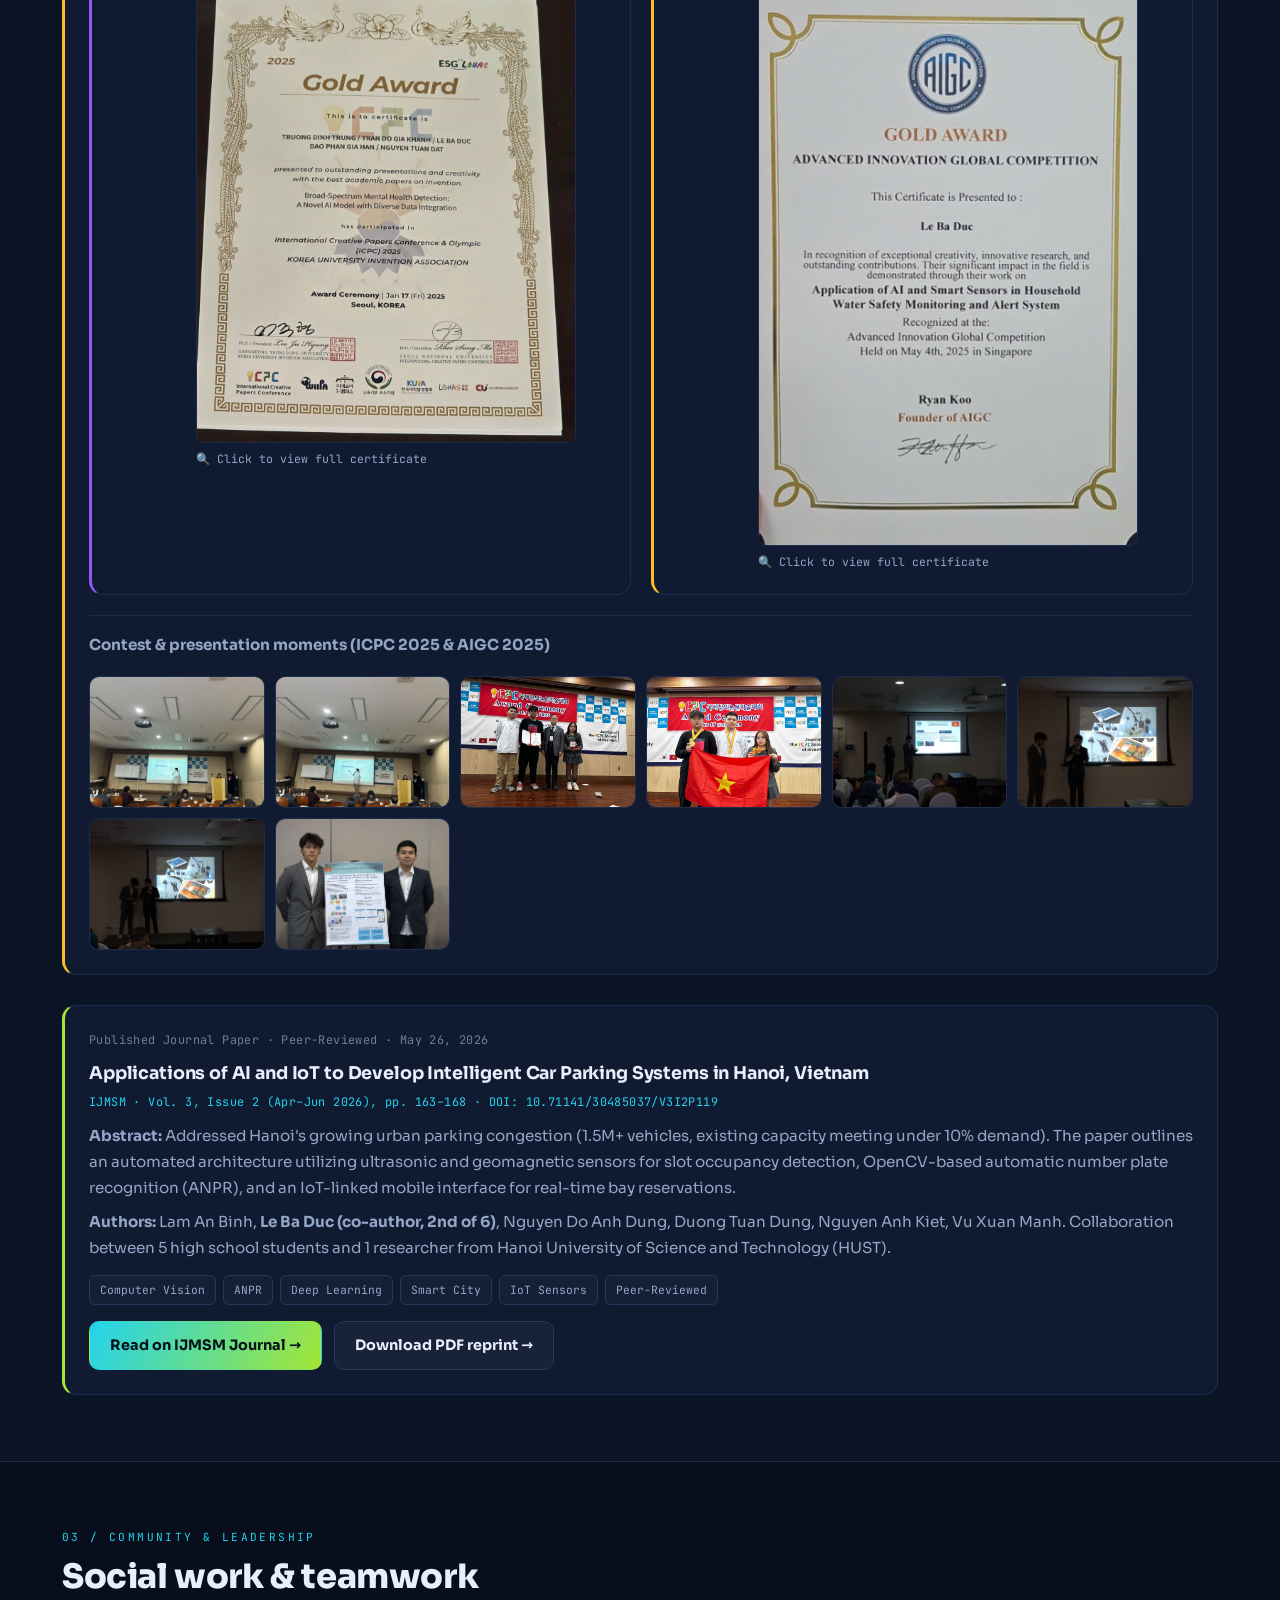
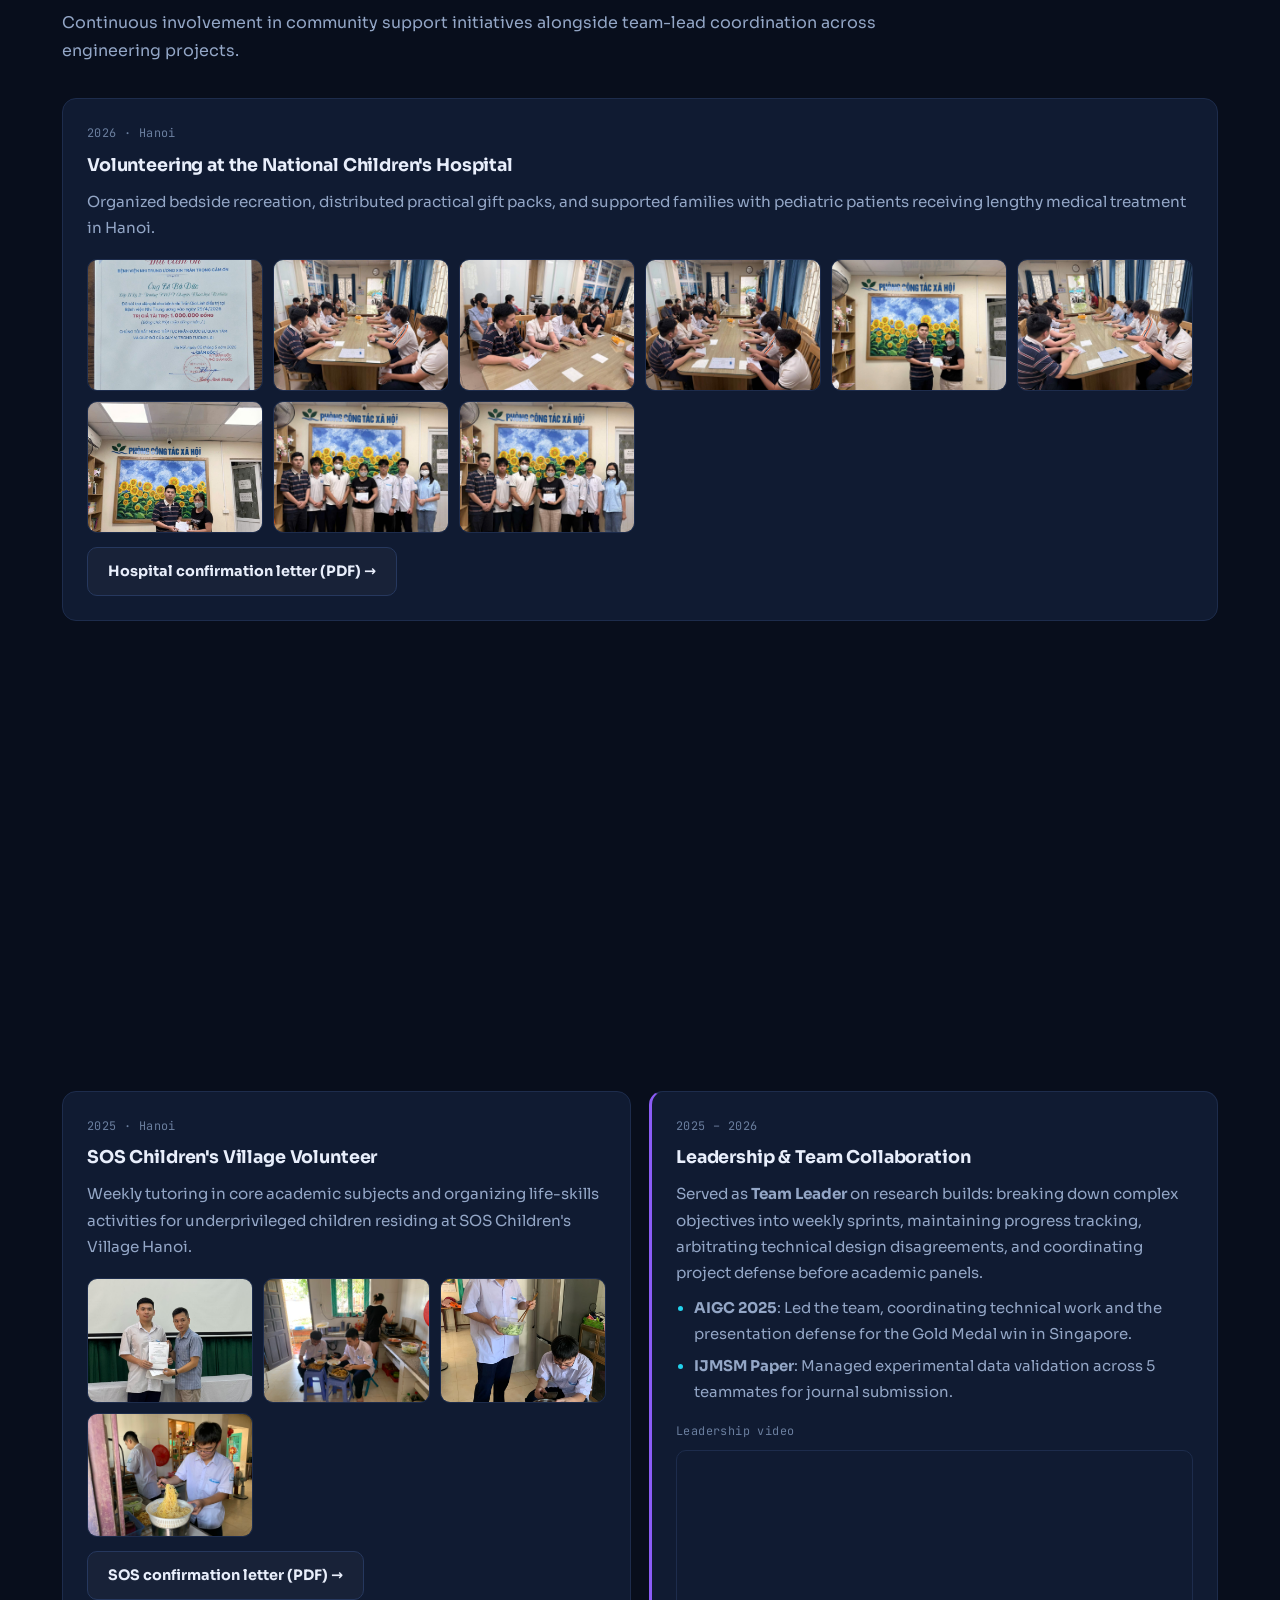
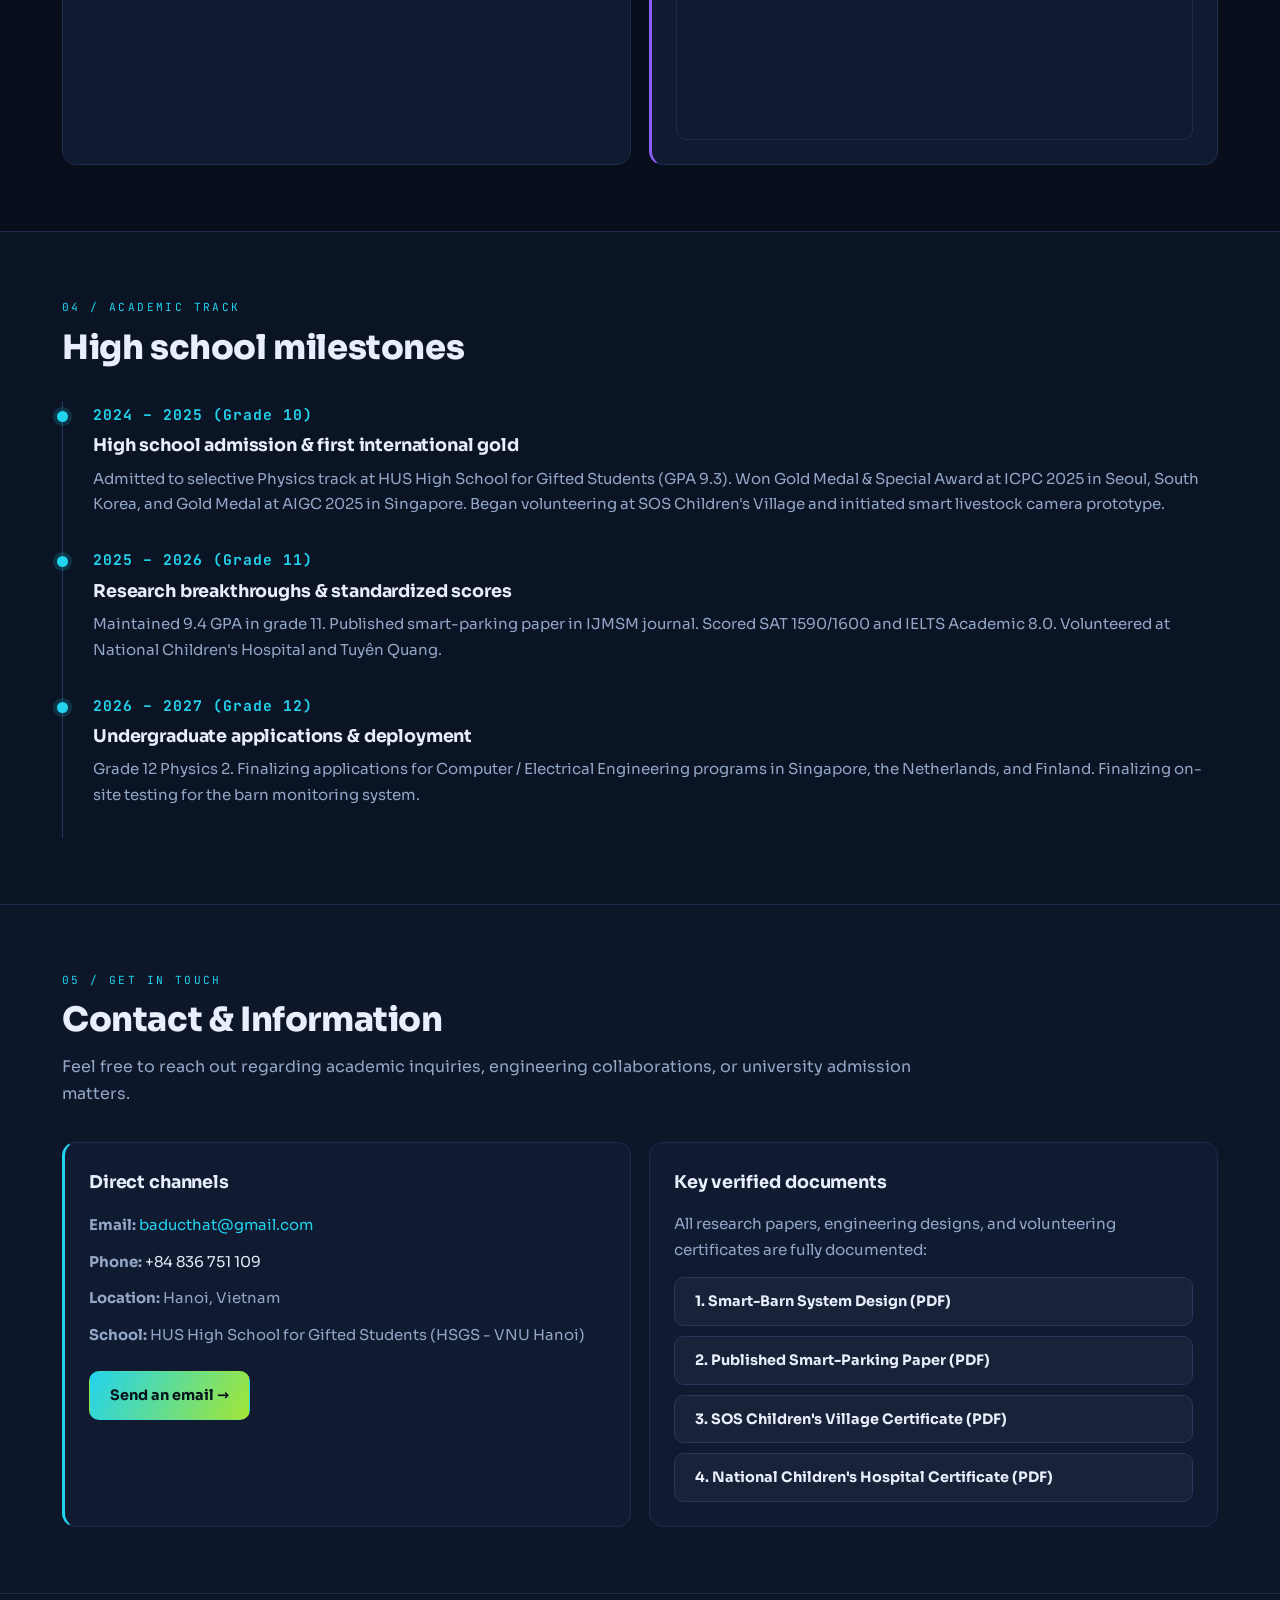
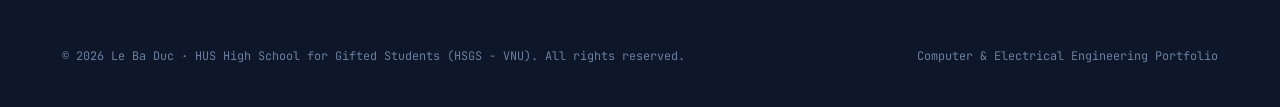
==== commit 2b1e567e: "Add leadership video to Leadership & Team Collaboration card Co-Authored-By: Claude Opus 5.5 <norepl" ====
--- a/index.html
+++ b/index.html
@@ -338,6 +338,8 @@
           <li><span data-en><b>AIGC 2025</b>: Led the team, coordinating technical work and the presentation defense for the Gold Medal win in Singapore.</span><span data-vi><b>AIGC 2025</b>: Trưởng nhóm, điều phối phần kỹ thuật và trực tiếp thuyết trình bảo vệ, đoạt Huy chương Vàng tại Singapore.</span></li>
           <li><span data-en><b>IJMSM Paper</b>: Managed experimental data validation across 5 teammates for journal submission.</span><span data-vi><b>Bài báo IJMSM</b>: Phụ trách kiểm chứng số liệu đo đạc thực tế cùng 5 thành viên để hoàn thiện bài báo.</span></li>
         </ul>
+        <div class="meta" style="margin-top:16px"><span data-en>Leadership video</span><span data-vi>Video chia sẻ về vai trò trưởng nhóm</span></div>
+        <div style="margin-top:8px;border-radius:10px;overflow:hidden;border:1px solid var(--line);aspect-ratio:16/9"><iframe src="https://drive.google.com/file/d/1fDD9IowbsJvn0fazcXwz2VL0aerfU2Za/preview" title="Le Ba Duc - Leadership video" width="100%" height="100%" style="border:0;display:block" allow="autoplay; fullscreen" allowfullscreen loading="lazy"></iframe></div>
       </div>
     </div>
   </div>
